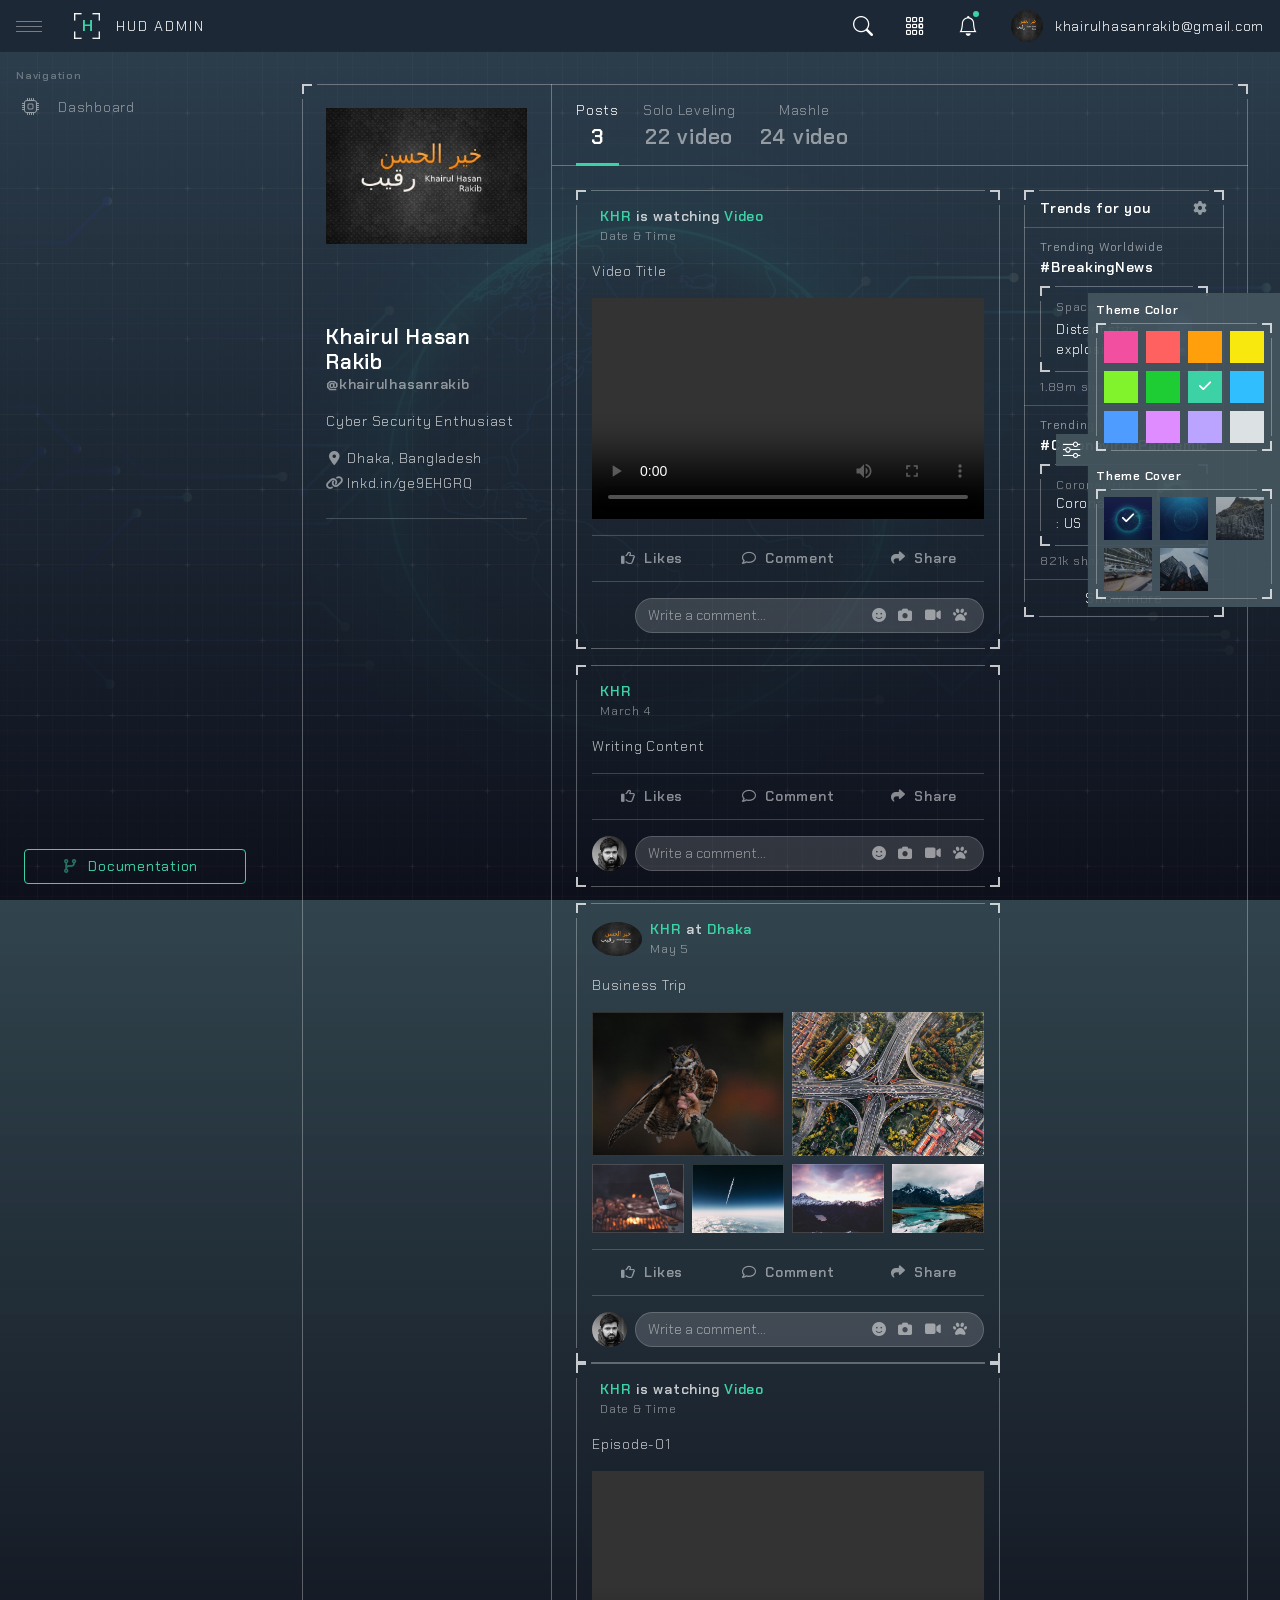
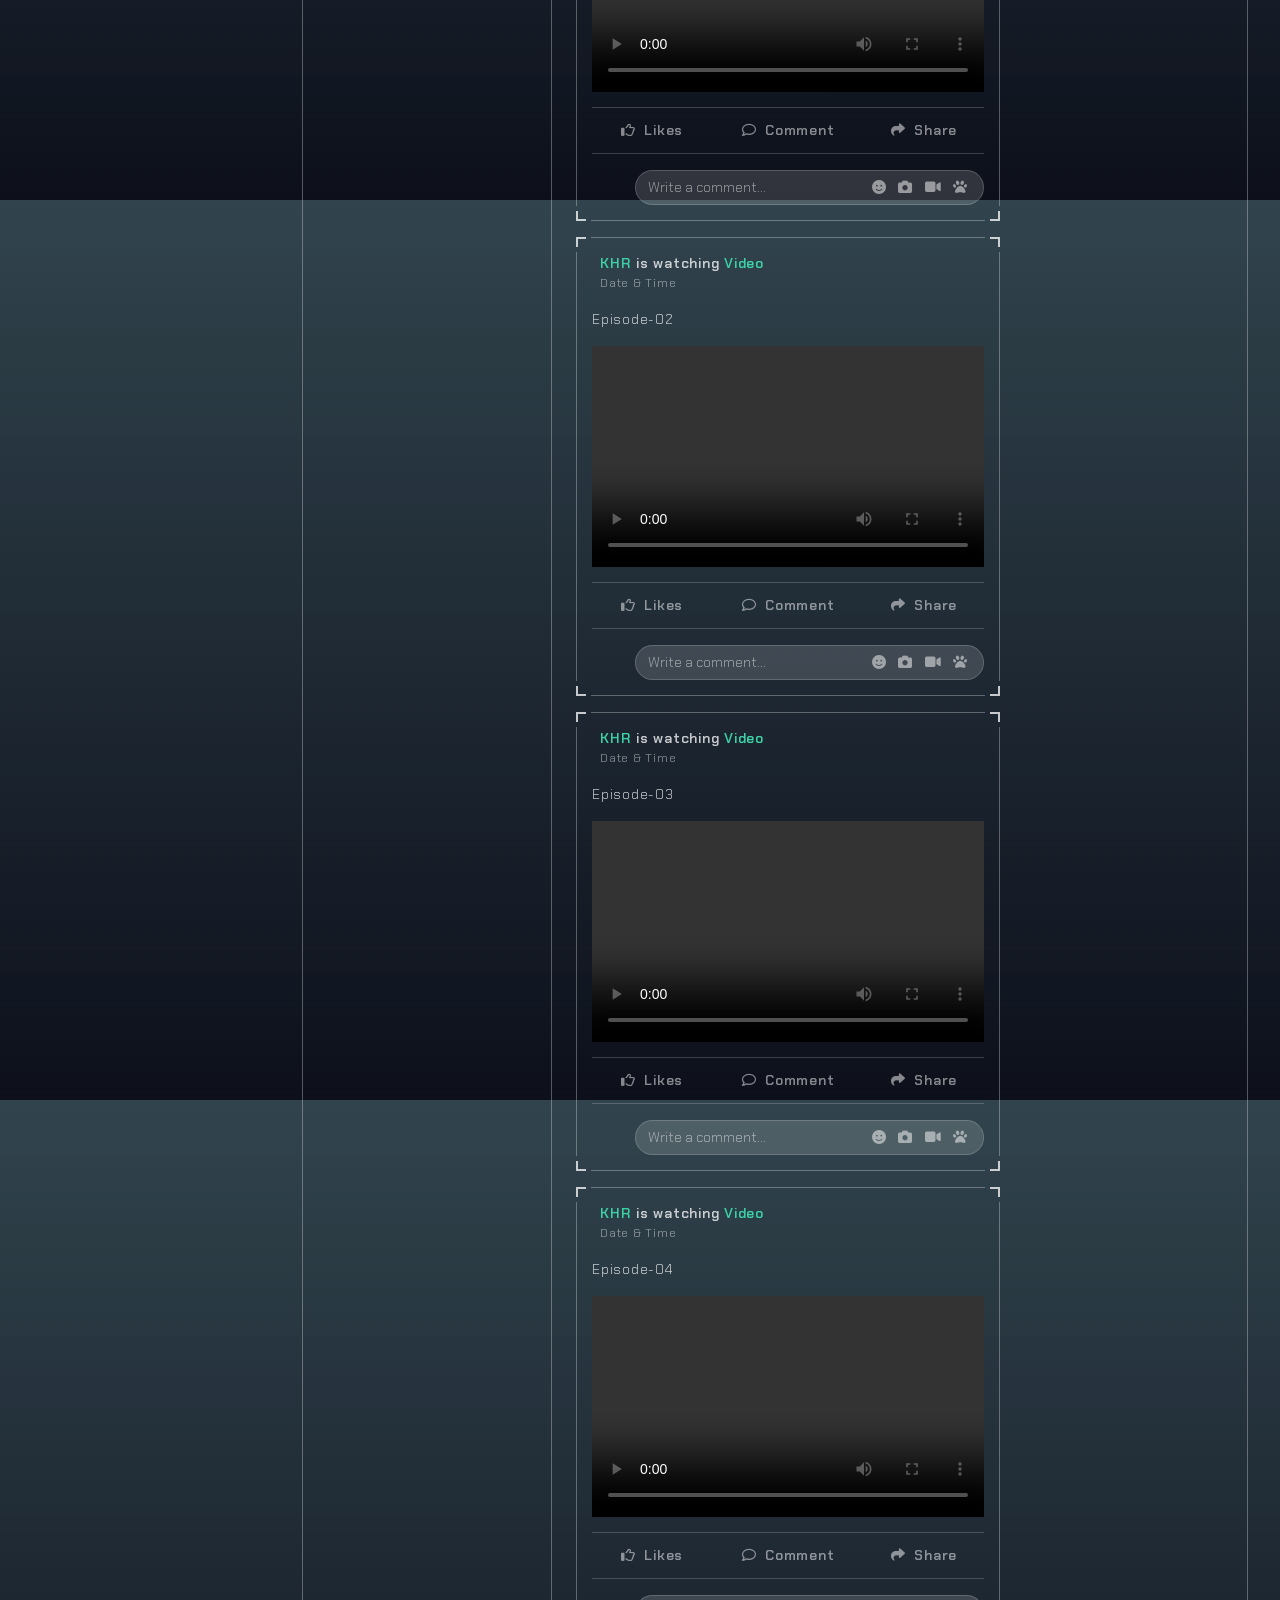
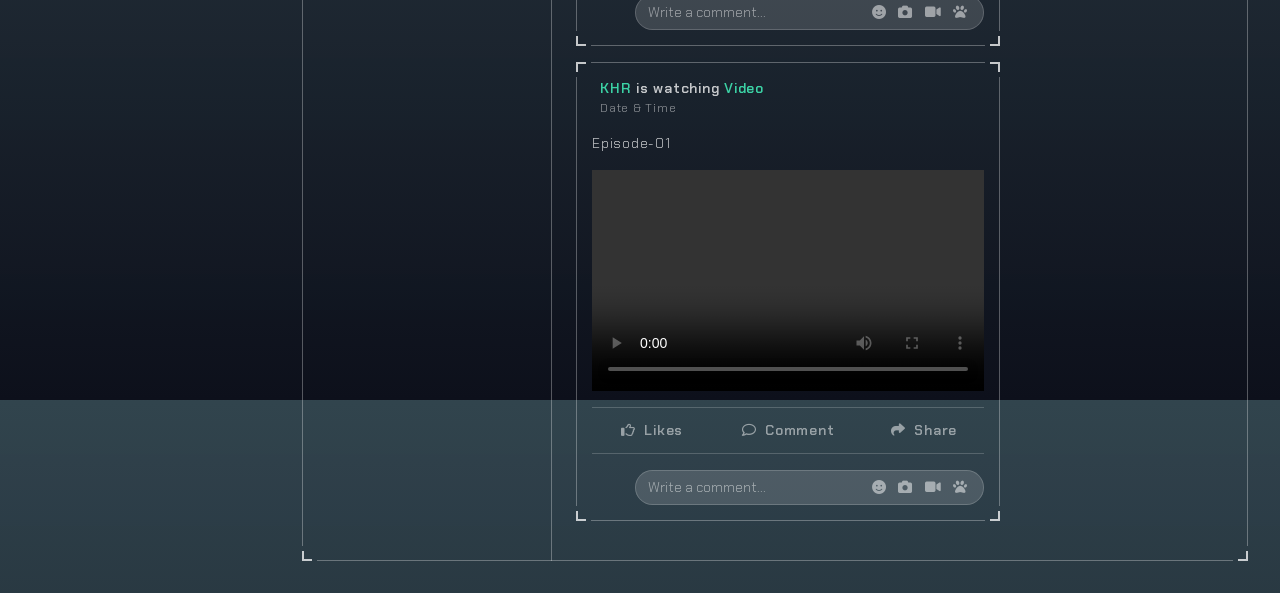
==== index.html @ b159b753 "v2 - episode-4 upload" ====
<!DOCTYPE html>
<html lang="en">

<head>
	<meta http-equiv="Content-Type" content="text/html; charset=UTF-8" />
	<title>HUD | Dashboard</title>
	<link rel="canonical" href="https://seantheme.com" />
	<meta name="viewport" content="width=device-width, initial-scale=1" />
	<meta name="description" content="" />
	<meta name="author" content="" />
	<link href="hud/assets/css/vendor.min.css" rel="stylesheet" />
	<link href="hud/assets/css/app.min.css" rel="stylesheet" />
	<link href="hud/assets/plugins/jvectormap-next/jquery-jvectormap.css" rel="stylesheet" />

	<link rel="icon" type="image/svg+xml" href="data:image/svg+xml;utf8,
		<svg xmlns=%22http://www.w3.org/2000/svg%22 width=%2232%22 height=%2232%22>
			<rect width=%2232%22 height=%2232%22 fill=%22#ff5733%22 />
			<text x=%2250%25%22 y=%2250%25%22 font-size=%2220%22 fill=%22#ffffff%22 font-family=%22Arial%22 text-anchor=%22middle%22 alignment-baseline=%22middle%22>H</text>
		</svg>" />
</head>

<body>
	<div id="app" class="app">
		<div id="header" class="app-header">
			<div class="desktop-toggler">
				<button type="button" class="menu-toggler" data-toggle-class="app-sidebar-collapsed"
					data-dismiss-class="app-sidebar-toggled" data-toggle-target=".app">
					<span class="bar"></span>
					<span class="bar"></span>
					<span class="bar"></span>
				</button>
			</div>
			<div class="mobile-toggler">
				<button type="button" class="menu-toggler" data-toggle-class="app-sidebar-mobile-toggled"
					data-toggle-target=".app">
					<span class="bar"></span>
					<span class="bar"></span>
					<span class="bar"></span>
				</button>
			</div>
			<div class="brand">
				<a href="index.html" class="brand-logo">
					<span class="brand-img">
						<span class="brand-img-text text-theme">H</span>
					</span>
					<span class="brand-text">HUD ADMIN</span>
				</a>
			</div>
			<div class="menu">
				<div class="menu-item dropdown">
					<a href="#" data-toggle-class="app-header-menu-search-toggled" data-toggle-target=".app"
						class="menu-link">
						<div class="menu-icon"><i class="bi bi-search nav-icon"></i></div>
					</a>
				</div>
				<div class="menu-item dropdown dropdown-mobile-full">
					<a href="#" data-bs-toggle="dropdown" data-bs-display="static" class="menu-link">
						<div class="menu-icon"><i class="bi bi-grid-3x3-gap nav-icon"></i></div>
					</a>
					<div class="dropdown-menu fade dropdown-menu-end w-300px text-center p-0 mt-1">
						<div class="row row-grid gx-0">
							<div class="col-4">
								<a href="" class="dropdown-item text-decoration-none p-3 bg-none">
									<div class="position-relative">
										<i
											class="bi bi-circle-fill position-absolute text-theme top-0 mt-n2 me-n2 fs-6px d-block text-center w-100"></i>
										<i class="bi bi-envelope h2 opacity-5 d-block my-1"></i>
									</div>
									<div class="fw-500 fs-10px text-white">INBOX</div>
								</a>
							</div>
							<div class="col-4">
								<a href="" target="_blank" class="dropdown-item text-decoration-none p-3 bg-none">
									<div><i class="bi bi-hdd-network h2 opacity-5 d-block my-1"></i></div>
									<div class="fw-500 fs-10px text-white">POS SYSTEM</div>
								</a>
							</div>
							<div class="col-4">
								<a href="" class="dropdown-item text-decoration-none p-3 bg-none">
									<div><i class="bi bi-calendar4 h2 opacity-5 d-block my-1"></i></div>
									<div class="fw-500 fs-10px text-white">CALENDAR</div>
								</a>
							</div>
						</div>
						<div class="row row-grid gx-0">
							<div class="col-4">
								<a href="" class="dropdown-item text-decoration-none p-3 bg-none">
									<div><i class="bi bi-terminal h2 opacity-5 d-block my-1"></i></div>
									<div class="fw-500 fs-10px text-white">HELPER</div>
								</a>
							</div>
							<div class="col-4">
								<a href="" class="dropdown-item text-decoration-none p-3 bg-none">
									<div class="position-relative">
										<i
											class="bi bi-circle-fill position-absolute text-theme top-0 mt-n2 me-n2 fs-6px d-block text-center w-100"></i>
										<i class="bi bi-sliders h2 opacity-5 d-block my-1"></i>
									</div>
									<div class="fw-500 fs-10px text-white">SETTINGS</div>
								</a>
							</div>
							<div class="col-4">
								<a href="" class="dropdown-item text-decoration-none p-3 bg-none">
									<div><i class="bi bi-collection-play h2 opacity-5 d-block my-1"></i></div>
									<div class="fw-500 fs-10px text-white">WIDGETS</div>
								</a>
							</div>
						</div>
					</div>
				</div>
				<div class="menu-item dropdown dropdown-mobile-full">
					<a href="#" data-bs-toggle="dropdown" data-bs-display="static" class="menu-link">
						<div class="menu-icon"><i class="bi bi-bell nav-icon"></i></div>
						<div class="menu-badge bg-theme"></div>
					</a>
					<div class="dropdown-menu dropdown-menu-end mt-1 w-300px fs-11px pt-1">
						<h6 class="dropdown-header fs-10px mb-1">NOTIFICATIONS</h6>
						<div class="dropdown-divider mt-1"></div>
						<a href="#" class="d-flex align-items-center py-10px dropdown-item text-wrap">
							<div class="fs-20px">
								<i class="bi bi-bag text-theme"></i>
							</div>
							<div class="flex-1 flex-wrap ps-3">
								<div class="mb-1 text-white">NEW ORDER RECEIVED ($1,299)</div>
								<div class="small">JUST NOW</div>
							</div>
							<div class="ps-2 fs-16px">
								<i class="bi bi-chevron-right"></i>
							</div>
						</a>
						<a href="#" class="d-flex align-items-center py-10px dropdown-item text-wrap">
							<div class="fs-20px w-20px">
								<i class="bi bi-person-circle text-theme"></i>
							</div>
							<div class="flex-1 flex-wrap ps-3">
								<div class="mb-1 text-white">3 NEW ACCOUNT CREATED</div>
								<div class="small">2 MINUTES AGO</div>
							</div>
							<div class="ps-2 fs-16px">
								<i class="bi bi-chevron-right"></i>
							</div>
						</a>
						<a href="#" class="d-flex align-items-center py-10px dropdown-item text-wrap">
							<div class="fs-20px w-20px">
								<i class="bi bi-gear text-theme"></i>
							</div>
							<div class="flex-1 flex-wrap ps-3">
								<div class="mb-1 text-white">SETUP COMPLETED</div>
								<div class="small">3 MINUTES AGO</div>
							</div>
							<div class="ps-2 fs-16px">
								<i class="bi bi-chevron-right"></i>
							</div>
						</a>
						<a href="#" class="d-flex align-items-center py-10px dropdown-item text-wrap">
							<div class="fs-20px w-20px">
								<i class="bi bi-grid text-theme"></i>
							</div>
							<div class="flex-1 flex-wrap ps-3">
								<div class="mb-1 text-white">WIDGET INSTALLATION DONE</div>
								<div class="small">5 MINUTES AGO</div>
							</div>
							<div class="ps-2 fs-16px">
								<i class="bi bi-chevron-right"></i>
							</div>
						</a>
						<a href="#" class="d-flex align-items-center py-10px dropdown-item text-wrap">
							<div class="fs-20px w-20px">
								<i class="bi bi-credit-card text-theme"></i>
							</div>
							<div class="flex-1 flex-wrap ps-3">
								<div class="mb-1 text-white">PAYMENT METHOD ENABLED</div>
								<div class="small">10 MINUTES AGO</div>
							</div>
							<div class="ps-2 fs-16px">
								<i class="bi bi-chevron-right"></i>
							</div>
						</a>
						<hr class="bg-white-transparent-5 mb-0 mt-2" />
						<div class="py-10px mb-n2 text-center">
							<a href="#" class="text-decoration-none fw-bold">SEE ALL</a>
						</div>
					</div>
				</div>
				<div class="menu-item dropdown dropdown-mobile-full">
					<a href="#" data-bs-toggle="dropdown" data-bs-display="static" class="menu-link">
						<div class="menu-img online">
							<img src="hud/assets/img/user/profile.jpg" alt="Profile" height="60" />
						</div>
						<div class="menu-text d-sm-block d-none"><span class="__cf_email__"
								data-cfemail="a6cdcec7cfd4d3cacec7d5c7c8d4c7cdcfc4e6c1cbc7cfca88c5c9cb">[email&#160;protected]</span>
						</div>
					</a>
					<!-- <div class="dropdown-menu dropdown-menu-end me-lg-3 fs-11px mt-1">
						<a class="dropdown-item d-flex align-items-center" href="hud/profile.html">PROFILE <i
								class="bi bi-person-circle ms-auto text-theme fs-16px my-n1"></i></a>
						<a class="dropdown-item d-flex align-items-center" href="hud/email_inbox.html">INBOX <i
								class="bi bi-envelope ms-auto text-theme fs-16px my-n1"></i></a>
						<a class="dropdown-item d-flex align-items-center" href="../hud/calendar.html">CALENDAR <i
								class="bi bi-calendar ms-auto text-theme fs-16px my-n1"></i></a>
						<a class="dropdown-item d-flex align-items-center" href="../hud/settings.html">SETTINGS <i
								class="bi bi-gear ms-auto text-theme fs-16px my-n1"></i></a>
						<div class="dropdown-divider"></div>
						<a class="dropdown-item d-flex align-items-center" href="../hud/page_login.html">LOGOUT <i
								class="bi bi-toggle-off ms-auto text-theme fs-16px my-n1"></i></a>
					</div> -->
				</div>
			</div>
			<form class="menu-search" method="POST" name="header_search_form">
				<div class="menu-search-container">
					<div class="menu-search-icon"><i class="bi bi-search"></i></div>
					<div class="menu-search-input">
						<input type="text" class="form-control form-control-lg" placeholder="Search menu..." />
					</div>
					<div class="menu-search-icon">
						<a href="#" data-toggle-class="app-header-menu-search-toggled" data-toggle-target=".app"><i
								class="bi bi-x-lg"></i></a>
					</div>
				</div>
			</form>
		</div>
		<div id="sidebar" class="app-sidebar">
			<div class="app-sidebar-content" data-scrollbar="true" data-height="100%">
				<div class="menu">
					<div class="menu-header">Navigation</div>
					<div class="menu-item">
						<a href="../index.html" class="menu-link">
							<span class="menu-icon"><i class="bi bi-cpu"></i></span>
							<span class="menu-text">Dashboard</span>
						</a>
					</div>
					<!-- <div class="menu-item">
						<a href="../hud/analytics.html" class="menu-link">
							<span class="menu-icon"><i class="bi bi-bar-chart"></i></span>
							<span class="menu-text">Analytics</span>
						</a>
					</div>
					<div class="menu-item has-sub">
						<a href="#" class="menu-link">
							<span class="menu-icon">
								<i class="bi bi-envelope"></i>
							</span>
							<span class="menu-text">Email</span>
							<span class="menu-caret"><b class="caret"></b></span>
						</a>
						<div class="menu-submenu">
							<div class="menu-item">
								<a href="../hud/email_inbox.html" class="menu-link">
									<span class="menu-text">Inbox</span>
								</a>
							</div>
						</div>
					</div>
					<div class="menu-header">Components</div>
					<div class="menu-item">
						<a href="../hud/widgets.html" class="menu-link">
							<span class="menu-icon"><i class="bi bi-columns-gap"></i></span>
							<span class="menu-text">Widgets</span>
						</a>
					</div>
					<div class="menu-item has-sub">
						<a href="javascript:;" class="menu-link">
							<div class="menu-icon">
								<i class="bi bi-bag-check"></i>
								<span
									class="w-5px h-5px rounded-3 bg-theme position-absolute top-0 end-0 mt-3px me-3px"></span>
							</div>
							<div class="menu-text d-flex align-items-center">POS System</div>
							<span class="menu-caret"><b class="caret"></b></span>
						</a>
						<div class="menu-submenu">
							<div class="menu-item">
								<a href="../hud/pos_customer_order.html" target="_blank" class="menu-link">
									<div class="menu-text">Customer Order</div>
								</a>
							</div>
						</div>
					</div>
					<div class="menu-item has-sub">
						<a href="#" class="menu-link">
							<span class="menu-icon"><i class="bi bi-collection"></i></span>
							<span class="menu-text">Pages</span>
							<span class="menu-caret"><b class="caret"></b></span>
						</a>
						<div class="menu-submenu">
							<div class="menu-item">
								<a href="../hud/page_login.html" class="menu-link">
									<span class="menu-text">Login</span>
								</a>
							</div>
						</div>
					</div> -->
					<div class="menu-divider"></div>
					<!-- <div class="menu-header">Users</div>
					<div class="menu-item active">
						<a href="../hud/profile.html" class="menu-link">
							<span class="menu-icon"><i class="bi bi-people"></i></span>
							<span class="menu-text">Profile</span>
						</a>
					</div>
					<div class="menu-item">
						<a href="../hud/calendar.html" class="menu-link">
							<span class="menu-icon"><i class="bi bi-calendar4"></i></span>
							<span class="menu-text">Calendar</span>
						</a>
					</div>
					<div class="menu-item">
						<a href="../hud/settings.html" class="menu-link">
							<span class="menu-icon"><i class="bi bi-gear"></i></span>
							<span class="menu-text">Settings</span>
						</a>
					</div>
					<div class="menu-item">
						<a href="../hud/helper.html" class="menu-link">
							<span class="menu-icon"><i class="bi bi-gem"></i></span>
							<span class="menu-text">Helper</span>
						</a>
					</div> -->
				</div>
				<div class="p-3 px-4 mt-auto">
					<a href="" target="_blank" class="btn d-block btn-outline-theme">
						<i class="fa fa-code-branch me-2 ms-n2 opacity-5"></i> Documentation
					</a>
				</div>
			</div>
		</div>
		<button class="app-sidebar-mobile-backdrop" data-toggle-target=".app"
			data-toggle-class="app-sidebar-mobile-toggled"></button>
		<div id="content" class="app-content">
			<div class="card">
				<div class="card-body p-0">
					<div class="profile">
						<div class="profile-container">
							<div class="profile-sidebar">
								<div class="desktop-sticky-top">
									<div class="profile-img">
										<img src="hud/assets/img/user/profile.jpg" alt="" />
									</div>
									<h4>Khairul Hasan Rakib</h4>
									<div class="mb-3 text-white text-opacity-50 fw-bold mt-n2">@khairulhasanrakib</div>
									<p>Cyber Security Enthusiast</p>
									<div class="mb-1">
										<i class="fa fa-map-marker-alt fa-fw text-white text-opacity-50"></i>
										Dhaka, Bangladesh
									</div>
									<!-- seantheme.com/hud -->
									<div class="mb-3">
										<i class="fa fa-link fa-fw text-white text-opacity-50"></i> lnkd.in/ge9EHGRQ
									</div>
									<hr class="mt-4 mb-4" />
									<!-- <div class="fw-bold mb-3 fs-16px">People to follow</div> -->
									<!-- <div class="d-flex align-items-center mb-3">
										<img src="hud/assets/img/user/user-1.jpg" alt="" width="30"
											class="rounded-circle" />
										<div class="flex-fill px-3">
											<div class="fw-bold text-truncate w-100px">Noor Rowe</div>
											<div class="fs-12px text-white text-opacity-50">3.1m followers</div>
										</div>
										<a href="#" class="btn btn-sm btn-outline-theme fs-11px">Follow</a>
									</div>
									<div class="d-flex align-items-center mb-3">
										<img src="../hud/assets/img/user/user-2.jpg" alt="" width="30"
											class="rounded-circle" />
										<div class="flex-fill px-3">
											<div class="fw-bold text-truncate w-100px">Abbey Parker</div>
											<div class="fs-12px text-white text-opacity-50">302k followers</div>
										</div>
										<a href="#" class="btn btn-sm btn-outline-theme fs-11px">Follow</a>
									</div>
									<div class="d-flex align-items-center mb-3">
										<img src="../hud/assets/img/user/user-3.jpg" alt="" width="30"
											class="rounded-circle" />
										<div class="flex-fill px-3">
											<div class="fw-bold text-truncate w-100px">Savannah Nicholson</div>
											<div class="fs-12px text-white text-opacity-50">720k followers</div>
										</div>
										<a href="#" class="btn btn-sm btn-outline-theme fs-11px">Follow</a>
									</div>
									<div class="d-flex align-items-center mb-3">
										<img src="../hud/assets/img/user/user-4.jpg" alt="" width="30"
											class="rounded-circle" />
										<div class="flex-fill px-3">
											<div class="fw-bold text-truncate w-100px">Kenny Bright</div>
											<div class="fs-12px text-white text-opacity-50">1.4m followers</div>
										</div>
										<a href="#" class="btn btn-sm btn-outline-theme fs-11px">Follow</a>
									</div>
									<div class="d-flex align-items-center">
										<img src="../hud/assets/img/user/user-5.jpg" alt="" width="30"
											class="rounded-circle" />
										<div class="flex-fill px-3">
											<div class="fw-bold text-truncate w-100px">Cara Poole</div>
											<div class="fs-12px text-white text-opacity-50">989k followers</div>
										</div>
										<a href="#" class="btn btn-sm btn-outline-theme fs-11px">Follow</a>
									</div> -->
								</div>
							</div>
							
							<div class="profile-content">
								
								<ul class="profile-tab nav nav-tabs nav-tabs-v2">
									<li class="nav-item">
										<a href="#profile-post" class="nav-link active" data-bs-toggle="tab">
											<div class="nav-field">Posts</div>
											<div class="nav-value">3</div>
										</a>
									</li>

									<li class="nav-item">
										<a href="#solo-leveling" class="nav-link" data-bs-toggle="tab">
											<div class="nav-field">Solo Leveling</div>
											<div class="nav-value">22 video</div>
										</a>
									</li>

									<li class="nav-item">
										<a href="#mashle" class="nav-link" data-bs-toggle="tab">
											<div class="nav-field">Mashle</div>
											<div class="nav-value">24 video</div>
										</a>
									</li>
									
									<!-- <li class="nav-item">
										<a href="#profile-followers" class="nav-link" data-bs-toggle="tab">
											<div class="nav-field">Followers</div>
											<div class="nav-value">1.3m</div>
										</a>
									</li> -->
									
									<!-- <li class="nav-item">
										<a href="#profile-media" class="nav-link" data-bs-toggle="tab">
											<div class="nav-field">Photos</div>
											<div class="nav-value">1,397</div>
										</a>
									</li> -->
									
									<!-- <li class="nav-item">
										<a href="#profile-video" class="nav-link" data-bs-toggle="tab">
											<div class="nav-field">Videos</div>
											<div class="nav-value">120</div>
										</a>
									</li> -->
									
									<!-- <li class="nav-item">
										<a href="#profile-followers" class="nav-link" data-bs-toggle="tab">
											<div class="nav-field">Following</div>
											<div class="nav-value">2,592</div>
										</a>
									</li> -->

								</ul>


								<div class="profile-content-container">
									<div class="row gx-4">
										<div class="col-xl-8">
											<div class="tab-content p-0">

												<div class="tab-pane fade show active" id="profile-post">
													
													<!-- Video Start -->

													<div class="card mb-3">
														<div class="card-body">
															<div class="d-flex align-items-center mb-3">
																<a href="#"><img src="" alt="" width="50" class="rounded-circle" /></a>
																<div class="flex-fill ps-2">
																	<div class="fw-bold"><a href="#" class="text-decoration-none">KHR</a> is watching <a href="#" class="text-decoration-none">Video</a></div>
																	<div class="small text-white text-opacity-50">Date & Time</div>
																</div>
															</div>
															<p>Video Title</p>
															<div class="ratio ratio-16x9">
																<video width="100%" controls>
																	<source src="hud/assets/video/Fluat Tune.mp4" type="video/mp4">
																	Your browser does not support the video tag.
																</video>
															</div>
															<hr class="mb-1" />
															<div class="row text-center fw-bold">
																<div class="col">
																	<a href="#" class="text-white text-opacity-50 text-decoration-none d-block p-2">
																		<i class="far fa-thumbs-up me-1 d-block d-sm-inline"></i> Likes
																	</a>
																</div>
																<div class="col">
																	<a href="#" class="text-white text-opacity-50 text-decoration-none d-block p-2">
																		<i class="far fa-comment me-1 d-block d-sm-inline"></i> Comment
																	</a>
																</div>
																<div class="col">
																	<a href="#" class="text-white text-opacity-50 text-decoration-none d-block p-2">
																		<i class="fa fa-share me-1 d-block d-sm-inline"></i> Share
																	</a>
																</div>
															</div>
															<hr class="mb-3 mt-1" />
															<div class="d-flex align-items-center">
																<img src="" alt="" width="35" class="rounded-circle" />
																<div class="flex-fill ps-2">
																	<div class="position-relative d-flex align-items-center">
																		<input type="text" class="form-control rounded-pill bg-white bg-opacity-15" style="padding-right: 120px;" placeholder="Write a comment..." />
																		<div class="position-absolute end-0 text-center">
																			<a href="#" class="text-white text-opacity-50 me-2"><i class="fa fa-smile"></i></a>
																			<a href="#" class="text-white text-opacity-50 me-2"><i class="fa fa-camera"></i></a>
																			<a href="#" class="text-white text-opacity-50 me-2"><i class="fa fa-video"></i></a>
																			<a href="#" class="text-white text-opacity-50 me-3"><i class="fa fa-paw"></i></a>
																		</div>
																	</div>
																</div>
															</div>
														</div>
														<div class="card-arrow">
															<div class="card-arrow-top-left"></div>
															<div class="card-arrow-top-right"></div>
															<div class="card-arrow-bottom-left"></div>
															<div class="card-arrow-bottom-right"></div>
														</div>
													</div>

													<div class="card mb-3">
														<div class="card-body">
															<div class="d-flex align-items-center mb-3">
																<a href="#" class="text-decoration-none"><img
																		src="" alt=""
																		width="50" class="rounded-circle" /></a>
																<div class="flex-fill ps-2">
																	<div class="fw-bold"><a href="#"
																			class="text-decoration-none">KHR</a></div>
																	<div class="small text-white text-opacity-50">March
																		4</div>
																</div>
															</div>
															<p>Writing Content</p>
															<hr class="mb-1" />
															<div class="row text-center fw-bold">
																<div class="col">
																	<a href="#"
																		class="text-white text-opacity-50 text-decoration-none d-block p-2">
																		<i
																			class="far fa-thumbs-up me-1 d-block d-sm-inline"></i>
																		Likes
																	</a>
																</div>
																<div class="col">
																	<a href="#"
																		class="text-white text-opacity-50 text-decoration-none d-block p-2">
																		<i
																			class="far fa-comment me-1 d-block d-sm-inline"></i>
																		Comment
																	</a>
																</div>
																<div class="col">
																	<a href="#"
																		class="text-white text-opacity-50 text-decoration-none d-block p-2">
																		<i
																			class="fa fa-share me-1 d-block d-sm-inline"></i>
																		Share
																	</a>
																</div>
															</div>
															<hr class="mb-3 mt-1" />
															<div class="d-flex align-items-center">
																<img src="../hud/assets/img/user/user.jpg" alt=""
																	width="35" class="rounded-circle" />
																<div class="flex-fill ps-2">
																	<div
																		class="position-relative d-flex align-items-center">
																		<input type="text"
																			class="form-control rounded-pill bg-white bg-opacity-15"
																			style="padding-right: 120px;"
																			placeholder="Write a comment..." />
																		<div
																			class="position-absolute end-0 text-center">
																			<a href="#"
																				class="text-white text-opacity-50 me-2"><i
																					class="fa fa-smile"></i></a>
																			<a href="#"
																				class="text-white text-opacity-50 me-2"><i
																					class="fa fa-camera"></i></a>
																			<a href="#"
																				class="text-white text-opacity-50 me-2"><i
																					class="fa fa-video"></i></a>
																			<a href="#"
																				class="text-white text-opacity-50 me-3"><i
																					class="fa fa-paw"></i></a>
																		</div>
																	</div>
																</div>
															</div>
														</div>
														<div class="card-arrow">
															<div class="card-arrow-top-left"></div>
															<div class="card-arrow-top-right"></div>
															<div class="card-arrow-bottom-left"></div>
															<div class="card-arrow-bottom-right"></div>
														</div>
													</div>

													<div class="card">
														<div class="card-body">
															<div class="d-flex align-items-center mb-3">
																<a href="#"><img
																		src="../hud/assets/img/user/profile.jpg" alt=""
																		width="50" class="rounded-circle" /></a>
																<div class="flex-fill ps-2">
																	<div class="fw-bold"><a href="#"
																			class="text-decoration-none">KHR</a> at <a href=""
																			class="text-decoration-none">Dhaka</a></div>
																	<div class="small text-white text-opacity-50">May 5
																	</div>
																</div>
															</div>
															<p>Business Trip</p>
															<div class="profile-img-list">
																<div class="profile-img-list-item main"><a
																		href=""
																		data-lity class="profile-img-list-link"><span
																			class="profile-img-content"
																			style="background-image: url(hud/assets/img/gallery/gallery-5.jpg)"></span></a>
																</div>
																<div class="profile-img-list-item main"><a
																		href=""
																		data-lity class="profile-img-list-link"><span
																			class="profile-img-content"
																			style="background-image: url(hud/assets/img/gallery/gallery-6.jpg)"></span></a>
																</div>
																<div class="profile-img-list-item"><a
																		href=""
																		data-lity class="profile-img-list-link"><span
																			class="profile-img-content"
																			style="background-image: url(hud/assets/img/gallery/gallery-7.jpg)"></span></a>
																</div>
																<div class="profile-img-list-item"><a
																		href=""
																		data-lity class="profile-img-list-link"><span
																			class="profile-img-content"
																			style="background-image: url(hud/assets/img/gallery/gallery-8.jpg)"></span></a>
																</div>
																<div class="profile-img-list-item"><a
																		href=""
																		data-lity class="profile-img-list-link"><span
																			class="profile-img-content"
																			style="background-image: url(hud/assets/img/gallery/gallery-9.jpg)"></span></a>
																</div>
																<div class="profile-img-list-item"><a
																		href=""
																		data-lity class="profile-img-list-link"><span
																			class="profile-img-content"
																			style="background-image: url(hud/assets/img/gallery/gallery-10.jpg)"></span></a>
																</div>
															</div>
															<hr class="mb-1" />
															<div class="row text-center fw-bold">
																<div class="col">
																	<a href="#"
																		class="text-white text-opacity-50 text-decoration-none d-block p-2">
																		<i
																			class="far fa-thumbs-up me-1 d-block d-sm-inline"></i>
																		Likes
																	</a>
																</div>
																<div class="col">
																	<a href="#"
																		class="text-white text-opacity-50 text-decoration-none d-block p-2">
																		<i
																			class="far fa-comment me-1 d-block d-sm-inline"></i>
																		Comment
																	</a>
																</div>
																<div class="col">
																	<a href="#"
																		class="text-white text-opacity-50 text-decoration-none d-block p-2">
																		<i
																			class="fa fa-share me-1 d-block d-sm-inline"></i>
																		Share
																	</a>
																</div>
															</div>
															<hr class="mt-1" />
															<div class="d-flex align-items-center">
																<img src="../hud/assets/img/user/user.jpg" alt=""
																	width="35" class="rounded-circle" />
																<div class="flex-fill ps-2">
																	<div
																		class="position-relative d-flex align-items-center">
																		<input type="text"
																			class="form-control rounded-pill bg-white bg-opacity-15"
																			style="padding-right: 120px;"
																			placeholder="Write a comment..." />
																		<div
																			class="position-absolute end-0 text-center">
																			<a href="#"
																				class="text-white text-opacity-50 me-2"><i
																					class="fa fa-smile"></i></a>
																			<a href="#"
																				class="text-white text-opacity-50 me-2"><i
																					class="fa fa-camera"></i></a>
																			<a href="#"
																				class="text-white text-opacity-50 me-2"><i
																					class="fa fa-video"></i></a>
																			<a href="#"
																				class="text-white text-opacity-50 me-3"><i
																					class="fa fa-paw"></i></a>
																		</div>
																	</div>
																</div>
															</div>
														</div>
														<div class="card-arrow">
															<div class="card-arrow-top-left"></div>
															<div class="card-arrow-top-right"></div>
															<div class="card-arrow-bottom-left"></div>
															<div class="card-arrow-bottom-right"></div>
														</div>
													</div>

													<!-- Video End -->

												</div>

												<!-- Solo Leveling Start -->

												<div class="tab-pane fade show active" id="solo-leveling">
													
													<!-- Video Start -->

													<div class="card mb-3">
														<div class="card-body">
															<div class="d-flex align-items-center mb-3">
																<a href="#"><img src="" alt="" width="50" class="rounded-circle" /></a>
																<div class="flex-fill ps-2">
																	<div class="fw-bold"><a href="#" class="text-decoration-none">KHR</a> is watching <a href="#" class="text-decoration-none">Video</a></div>
																	<div class="small text-white text-opacity-50">Date & Time</div>
																</div>
															</div>
															<p>Episode-01</p>
															<div class="ratio ratio-16x9">
																<video width="100%" controls>
																	<source src="hud/assets/video/Solo-Leveling/Episode-01.mp4" type="video/mp4">
																	Your browser does not support the video tag.
																</video>
															</div>
															<hr class="mb-1" />
															<div class="row text-center fw-bold">
																<div class="col">
																	<a href="#" class="text-white text-opacity-50 text-decoration-none d-block p-2">
																		<i class="far fa-thumbs-up me-1 d-block d-sm-inline"></i> Likes
																	</a>
																</div>
																<div class="col">
																	<a href="#" class="text-white text-opacity-50 text-decoration-none d-block p-2">
																		<i class="far fa-comment me-1 d-block d-sm-inline"></i> Comment
																	</a>
																</div>
																<div class="col">
																	<a href="#" class="text-white text-opacity-50 text-decoration-none d-block p-2">
																		<i class="fa fa-share me-1 d-block d-sm-inline"></i> Share
																	</a>
																</div>
															</div>
															<hr class="mb-3 mt-1" />
															<div class="d-flex align-items-center">
																<img src="" alt="" width="35" class="rounded-circle" />
																<div class="flex-fill ps-2">
																	<div class="position-relative d-flex align-items-center">
																		<input type="text" class="form-control rounded-pill bg-white bg-opacity-15" style="padding-right: 120px;" placeholder="Write a comment..." />
																		<div class="position-absolute end-0 text-center">
																			<a href="#" class="text-white text-opacity-50 me-2"><i class="fa fa-smile"></i></a>
																			<a href="#" class="text-white text-opacity-50 me-2"><i class="fa fa-camera"></i></a>
																			<a href="#" class="text-white text-opacity-50 me-2"><i class="fa fa-video"></i></a>
																			<a href="#" class="text-white text-opacity-50 me-3"><i class="fa fa-paw"></i></a>
																		</div>
																	</div>
																</div>
															</div>
														</div>
														<div class="card-arrow">
															<div class="card-arrow-top-left"></div>
															<div class="card-arrow-top-right"></div>
															<div class="card-arrow-bottom-left"></div>
															<div class="card-arrow-bottom-right"></div>
														</div>
													</div>

													<!-- Video End -->

												</div>

												<div class="tab-pane fade show active" id="solo-leveling">
													
													<!-- Video Start -->

													<div class="card mb-3">
														<div class="card-body">
															<div class="d-flex align-items-center mb-3">
																<a href="#"><img src="" alt="" width="50" class="rounded-circle" /></a>
																<div class="flex-fill ps-2">
																	<div class="fw-bold"><a href="#" class="text-decoration-none">KHR</a> is watching <a href="#" class="text-decoration-none">Video</a></div>
																	<div class="small text-white text-opacity-50">Date & Time</div>
																</div>
															</div>
															<p>Episode-02</p>
															<div class="ratio ratio-16x9">
																<video width="100%" controls>
																	<source src="hud/assets/video/Solo-Leveling/Episode-02.mp4" type="video/mp4">
																	Your browser does not support the video tag.
																</video>
															</div>
															<hr class="mb-1" />
															<div class="row text-center fw-bold">
																<div class="col">
																	<a href="#" class="text-white text-opacity-50 text-decoration-none d-block p-2">
																		<i class="far fa-thumbs-up me-1 d-block d-sm-inline"></i> Likes
																	</a>
																</div>
																<div class="col">
																	<a href="#" class="text-white text-opacity-50 text-decoration-none d-block p-2">
																		<i class="far fa-comment me-1 d-block d-sm-inline"></i> Comment
																	</a>
																</div>
																<div class="col">
																	<a href="#" class="text-white text-opacity-50 text-decoration-none d-block p-2">
																		<i class="fa fa-share me-1 d-block d-sm-inline"></i> Share
																	</a>
																</div>
															</div>
															<hr class="mb-3 mt-1" />
															<div class="d-flex align-items-center">
																<img src="" alt="" width="35" class="rounded-circle" />
																<div class="flex-fill ps-2">
																	<div class="position-relative d-flex align-items-center">
																		<input type="text" class="form-control rounded-pill bg-white bg-opacity-15" style="padding-right: 120px;" placeholder="Write a comment..." />
																		<div class="position-absolute end-0 text-center">
																			<a href="#" class="text-white text-opacity-50 me-2"><i class="fa fa-smile"></i></a>
																			<a href="#" class="text-white text-opacity-50 me-2"><i class="fa fa-camera"></i></a>
																			<a href="#" class="text-white text-opacity-50 me-2"><i class="fa fa-video"></i></a>
																			<a href="#" class="text-white text-opacity-50 me-3"><i class="fa fa-paw"></i></a>
																		</div>
																	</div>
																</div>
															</div>
														</div>
														<div class="card-arrow">
															<div class="card-arrow-top-left"></div>
															<div class="card-arrow-top-right"></div>
															<div class="card-arrow-bottom-left"></div>
															<div class="card-arrow-bottom-right"></div>
														</div>
													</div>

													<!-- Video End -->

												</div>

												<div class="tab-pane fade show active" id="solo-leveling">
													
													<!-- Video Start -->

													<div class="card mb-3">
														<div class="card-body">
															<div class="d-flex align-items-center mb-3">
																<a href="#"><img src="" alt="" width="50" class="rounded-circle" /></a>
																<div class="flex-fill ps-2">
																	<div class="fw-bold"><a href="#" class="text-decoration-none">KHR</a> is watching <a href="#" class="text-decoration-none">Video</a></div>
																	<div class="small text-white text-opacity-50">Date & Time</div>
																</div>
															</div>
															<p>Episode-03</p>
															<div class="ratio ratio-16x9">
																<video width="100%" controls>
																	<source src="hud/assets/video/Solo-Leveling/Episode-03.mp4" type="video/mp4">
																	Your browser does not support the video tag.
																</video>
															</div>
															<hr class="mb-1" />
															<div class="row text-center fw-bold">
																<div class="col">
																	<a href="#" class="text-white text-opacity-50 text-decoration-none d-block p-2">
																		<i class="far fa-thumbs-up me-1 d-block d-sm-inline"></i> Likes
																	</a>
																</div>
																<div class="col">
																	<a href="#" class="text-white text-opacity-50 text-decoration-none d-block p-2">
																		<i class="far fa-comment me-1 d-block d-sm-inline"></i> Comment
																	</a>
																</div>
																<div class="col">
																	<a href="#" class="text-white text-opacity-50 text-decoration-none d-block p-2">
																		<i class="fa fa-share me-1 d-block d-sm-inline"></i> Share
																	</a>
																</div>
															</div>
															<hr class="mb-3 mt-1" />
															<div class="d-flex align-items-center">
																<img src="" alt="" width="35" class="rounded-circle" />
																<div class="flex-fill ps-2">
																	<div class="position-relative d-flex align-items-center">
																		<input type="text" class="form-control rounded-pill bg-white bg-opacity-15" style="padding-right: 120px;" placeholder="Write a comment..." />
																		<div class="position-absolute end-0 text-center">
																			<a href="#" class="text-white text-opacity-50 me-2"><i class="fa fa-smile"></i></a>
																			<a href="#" class="text-white text-opacity-50 me-2"><i class="fa fa-camera"></i></a>
																			<a href="#" class="text-white text-opacity-50 me-2"><i class="fa fa-video"></i></a>
																			<a href="#" class="text-white text-opacity-50 me-3"><i class="fa fa-paw"></i></a>
																		</div>
																	</div>
																</div>
															</div>
														</div>
														<div class="card-arrow">
															<div class="card-arrow-top-left"></div>
															<div class="card-arrow-top-right"></div>
															<div class="card-arrow-bottom-left"></div>
															<div class="card-arrow-bottom-right"></div>
														</div>
													</div>

													<!-- Video End -->

												</div>

												<div class="tab-pane fade show active" id="solo-leveling">
													
													<!-- Video Start -->

													<div class="card mb-3">
														<div class="card-body">
															<div class="d-flex align-items-center mb-3">
																<a href="#"><img src="" alt="" width="50" class="rounded-circle" /></a>
																<div class="flex-fill ps-2">
																	<div class="fw-bold"><a href="#" class="text-decoration-none">KHR</a> is watching <a href="#" class="text-decoration-none">Video</a></div>
																	<div class="small text-white text-opacity-50">Date & Time</div>
																</div>
															</div>
															<p>Episode-04</p>
															<div class="ratio ratio-16x9">
																<video width="100%" controls>
																	<source src="hud/assets/video/Solo-Leveling/Episode-04.mp4" type="video/mp4">
																	Your browser does not support the video tag.
																</video>
															</div>
															<hr class="mb-1" />
															<div class="row text-center fw-bold">
																<div class="col">
																	<a href="#" class="text-white text-opacity-50 text-decoration-none d-block p-2">
																		<i class="far fa-thumbs-up me-1 d-block d-sm-inline"></i> Likes
																	</a>
																</div>
																<div class="col">
																	<a href="#" class="text-white text-opacity-50 text-decoration-none d-block p-2">
																		<i class="far fa-comment me-1 d-block d-sm-inline"></i> Comment
																	</a>
																</div>
																<div class="col">
																	<a href="#" class="text-white text-opacity-50 text-decoration-none d-block p-2">
																		<i class="fa fa-share me-1 d-block d-sm-inline"></i> Share
																	</a>
																</div>
															</div>
															<hr class="mb-3 mt-1" />
															<div class="d-flex align-items-center">
																<img src="" alt="" width="35" class="rounded-circle" />
																<div class="flex-fill ps-2">
																	<div class="position-relative d-flex align-items-center">
																		<input type="text" class="form-control rounded-pill bg-white bg-opacity-15" style="padding-right: 120px;" placeholder="Write a comment..." />
																		<div class="position-absolute end-0 text-center">
																			<a href="#" class="text-white text-opacity-50 me-2"><i class="fa fa-smile"></i></a>
																			<a href="#" class="text-white text-opacity-50 me-2"><i class="fa fa-camera"></i></a>
																			<a href="#" class="text-white text-opacity-50 me-2"><i class="fa fa-video"></i></a>
																			<a href="#" class="text-white text-opacity-50 me-3"><i class="fa fa-paw"></i></a>
																		</div>
																	</div>
																</div>
															</div>
														</div>
														<div class="card-arrow">
															<div class="card-arrow-top-left"></div>
															<div class="card-arrow-top-right"></div>
															<div class="card-arrow-bottom-left"></div>
															<div class="card-arrow-bottom-right"></div>
														</div>
													</div>

													<!-- Video End -->

												</div>

												<!-- Solo Leveling End -->

												<!-- Mashle Start -->

												<div class="tab-pane fade show active" id="mashle">
													
													<!-- Video Start -->

													<div class="card mb-3">
														<div class="card-body">
															<div class="d-flex align-items-center mb-3">
																<a href="#"><img src="" alt="" width="50" class="rounded-circle" /></a>
																<div class="flex-fill ps-2">
																	<div class="fw-bold"><a href="#" class="text-decoration-none">KHR</a> is watching <a href="#" class="text-decoration-none">Video</a></div>
																	<div class="small text-white text-opacity-50">Date & Time</div>
																</div>
															</div>
															<p>Episode-01</p>
															<div class="ratio ratio-16x9">
																<video width="100%" controls>
																	<source src="hud/assets/video/Mashle/Episode-01.mp4" type="video/mp4">
																	Your browser does not support the video tag.
																</video>
															</div>
															<hr class="mb-1" />
															<div class="row text-center fw-bold">
																<div class="col">
																	<a href="#" class="text-white text-opacity-50 text-decoration-none d-block p-2">
																		<i class="far fa-thumbs-up me-1 d-block d-sm-inline"></i> Likes
																	</a>
																</div>
																<div class="col">
																	<a href="#" class="text-white text-opacity-50 text-decoration-none d-block p-2">
																		<i class="far fa-comment me-1 d-block d-sm-inline"></i> Comment
																	</a>
																</div>
																<div class="col">
																	<a href="#" class="text-white text-opacity-50 text-decoration-none d-block p-2">
																		<i class="fa fa-share me-1 d-block d-sm-inline"></i> Share
																	</a>
																</div>
															</div>
															<hr class="mb-3 mt-1" />
															<div class="d-flex align-items-center">
																<img src="" alt="" width="35" class="rounded-circle" />
																<div class="flex-fill ps-2">
																	<div class="position-relative d-flex align-items-center">
																		<input type="text" class="form-control rounded-pill bg-white bg-opacity-15" style="padding-right: 120px;" placeholder="Write a comment..." />
																		<div class="position-absolute end-0 text-center">
																			<a href="#" class="text-white text-opacity-50 me-2"><i class="fa fa-smile"></i></a>
																			<a href="#" class="text-white text-opacity-50 me-2"><i class="fa fa-camera"></i></a>
																			<a href="#" class="text-white text-opacity-50 me-2"><i class="fa fa-video"></i></a>
																			<a href="#" class="text-white text-opacity-50 me-3"><i class="fa fa-paw"></i></a>
																		</div>
																	</div>
																</div>
															</div>
														</div>
														<div class="card-arrow">
															<div class="card-arrow-top-left"></div>
															<div class="card-arrow-top-right"></div>
															<div class="card-arrow-bottom-left"></div>
															<div class="card-arrow-bottom-right"></div>
														</div>
													</div>

													<!-- Video End -->

												</div>

												<!-- Mashle End -->



												<!-- <div class="tab-pane fade" id="profile-followers">
													<div class="list-group">
														<div class="list-group-item d-flex align-items-center">
															<img src="../hud/assets/img/user/user-1.jpg" alt=""
																width="50" class="rounded-sm ms-n2" />
															<div class="flex-fill px-3">
																<div><a href="#"
																		class="text-white fw-bold text-decoration-none">Ethel
																		Wilkes</a></div>
																<div class="text-white text-opacity-50 fs-13px">North
																	Raundspic</div>
															</div>
															<a href="#" class="btn btn-outline-theme">Follow</a>
														</div>
														<div class="list-group-item d-flex align-items-center">
															<img src="../hud/assets/img/user/user-2.jpg" alt=""
																width="50" class="rounded-sm ms-n2" />
															<div class="flex-fill px-3">
																<div><a href="#"
																		class="text-white fw-bold text-decoration-none">Shanaya
																		Hansen</a></div>
																<div class="text-white text-opacity-50 fs-13px">North
																	Raundspic</div>
															</div>
															<a href="#" class="btn btn-outline-theme">Follow</a>
														</div>
														<div class="list-group-item d-flex align-items-center">
															<img src="../hud/assets/img/user/user-3.jpg" alt=""
																width="50" class="rounded-sm ms-n2" />
															<div class="flex-fill px-3">
																<div><a href="#"
																		class="text-white fw-bold text-decoration-none">James
																		Allman</a></div>
																<div class="text-white text-opacity-50 fs-13px">North
																	Raundspic</div>
															</div>
															<a href="#" class="btn btn-outline-theme">Follow</a>
														</div>
														<div class="list-group-item d-flex align-items-center">
															<img src="../hud/assets/img/user/user-4.jpg" alt=""
																width="50" class="rounded-sm ms-n2" />
															<div class="flex-fill px-3">
																<div><a href="#"
																		class="text-white fw-bold text-decoration-none">Marie
																		Welsh</a></div>
																<div class="text-white text-opacity-50 fs-13px">
																	Crencheporford</div>
															</div>
															<a href="#" class="btn btn-outline-theme">Follow</a>
														</div>
														<div class="list-group-item d-flex align-items-center">
															<img src="../hud/assets/img/user/user-5.jpg" alt=""
																width="50" class="rounded-sm ms-n2" />
															<div class="flex-fill px-3">
																<div><a href="#"
																		class="text-white fw-bold text-decoration-none">Lamar
																		Kirkland</a></div>
																<div class="text-white text-opacity-50 fs-13px">Prince
																	Ewoodswan</div>
															</div>
															<a href="#" class="btn btn-outline-theme">Follow</a>
														</div>
														<div class="list-group-item d-flex align-items-center">
															<img src="../hud/assets/img/user/user-6.jpg" alt=""
																width="50" class="rounded-sm ms-n2" />
															<div class="flex-fill px-3">
																<div><a href="#"
																		class="text-white fw-bold text-decoration-none">Bentley
																		Osborne</a></div>
																<div class="text-white text-opacity-50 fs-13px">Red
																	Suvern</div>
															</div>
															<a href="#" class="btn btn-outline-theme">Follow</a>
														</div>
														<div class="list-group-item d-flex align-items-center">
															<img src="../hud/assets/img/user/user-7.jpg" alt=""
																width="50" class="rounded-sm ms-n2" />
															<div class="flex-fill px-3">
																<div><a href="#"
																		class="text-white fw-bold text-decoration-none">Ollie
																		Goulding</a></div>
																<div class="text-white text-opacity-50 fs-13px">Doa
																</div>
															</div>
															<a href="#" class="btn btn-outline-theme">Follow</a>
														</div>
														<div class="list-group-item d-flex align-items-center">
															<img src="../hud/assets/img/user/user-8.jpg" alt=""
																width="50" class="rounded-sm ms-n2" />
															<div class="flex-fill px-3">
																<div><a href="#"
																		class="text-white fw-bold text-decoration-none">Hiba
																		Calvert</a></div>
																<div class="text-white text-opacity-50 fs-13px">Stemunds
																</div>
															</div>
															<a href="#" class="btn btn-outline-theme">Follow</a>
														</div>
														<div class="list-group-item d-flex align-items-center">
															<img src="../hud/assets/img/user/user-9.jpg" alt=""
																width="50" class="rounded-sm ms-n2" />
															<div class="flex-fill px-3">
																<div><a href="#"
																		class="text-white fw-bold text-decoration-none">Rivka
																		Redfern</a></div>
																<div class="text-white text-opacity-50 fs-13px">Fallnee
																</div>
															</div>
															<a href="#" class="btn btn-outline-theme">Follow</a>
														</div>
														<div class="list-group-item d-flex align-items-center">
															<img src="../hud/assets/img/user/user-10.jpg" alt=""
																width="50" class="rounded-sm ms-n2" />
															<div class="flex-fill px-3">
																<div><a href="#"
																		class="text-white fw-bold text-decoration-none">Roshni
																		Fernandez</a></div>
																<div class="text-white text-opacity-50 fs-13px">Mount
																	Lerdo</div>
															</div>
															<a href="#" class="btn btn-outline-theme">Follow</a>
														</div>
													</div>
													<div class="text-center p-3"><a href="#"
															class="text-white text-decoration-none">Show more <b
																class="caret"></b></a></div>
												</div> -->

												<!-- <div class="tab-pane fade" id="profile-media">
													
													<div class="card mb-3">
														<div class="card-header fw-bold bg-transparent">May 20</div>
														<div class="card-body">
															<div class="widget-img-list">
																<div class="widget-img-list-item"><a
																		href="../hud/../hud/assets/img/gallery/gallery-1.jpg"
																		data-lity><span class="img"
																			style="background-image: url(../hud/assets/img/gallery/gallery-1.jpg)"></span></a>
																</div>
																<div class="widget-img-list-item"><a
																		href="../hud/../hud/assets/img/gallery/gallery-2.jpg"
																		data-lity><span class="img"
																			style="background-image: url(../hud/assets/img/gallery/gallery-2.jpg)"></span></a>
																</div>
																<div class="widget-img-list-item"><a
																		href="../hud/../hud/assets/img/gallery/gallery-3.jpg"
																		data-lity><span class="img"
																			style="background-image: url(../hud/assets/img/gallery/gallery-3.jpg)"></span></a>
																</div>
																<div class="widget-img-list-item"><a
																		href="../hud/../hud/assets/img/gallery/gallery-4.jpg"
																		data-lity><span class="img"
																			style="background-image: url(../hud/assets/img/gallery/gallery-4.jpg)"></span></a>
																</div>
																<div class="widget-img-list-item"><a
																		href="../hud/../hud/assets/img/gallery/gallery-5.jpg"
																		data-lity><span class="img"
																			style="background-image: url(../hud/assets/img/gallery/gallery-5.jpg)"></span></a>
																</div>
																<div class="widget-img-list-item"><a
																		href="../hud/../hud/assets/img/gallery/gallery-6.jpg"
																		data-lity><span class="img"
																			style="background-image: url(../hud/assets/img/gallery/gallery-6.jpg)"></span></a>
																</div>
																<div class="widget-img-list-item"><a
																		href="../hud/../hud/assets/img/gallery/gallery-7.jpg"
																		data-lity><span class="img"
																			style="background-image: url(../hud/assets/img/gallery/gallery-7.jpg)"></span></a>
																</div>
																<div class="widget-img-list-item"><a
																		href="../hud/../hud/assets/img/gallery/gallery-8.jpg"
																		data-lity><span class="img"
																			style="background-image: url(../hud/assets/img/gallery/gallery-8.jpg)"></span></a>
																</div>
																<div class="widget-img-list-item"><a
																		href="../hud/../hud/assets/img/gallery/gallery-9.jpg"
																		data-lity><span class="img"
																			style="background-image: url(../hud/assets/img/gallery/gallery-9.jpg)"></span></a>
																</div>
																<div class="widget-img-list-item"><a
																		href="../hud/../hud/assets/img/gallery/gallery-10.jpg"
																		data-lity><span class="img"
																			style="background-image: url(../hud/assets/img/gallery/gallery-10.jpg)"></span></a>
																</div>
																<div class="widget-img-list-item"><a
																		href="../hud/../hud/assets/img/gallery/gallery-11.jpg"
																		data-lity><span class="img"
																			style="background-image: url(../hud/assets/img/gallery/gallery-11.jpg)"></span></a>
																</div>
																<div class="widget-img-list-item"><a
																		href="../hud/../hud/assets/img/gallery/gallery-12.jpg"
																		data-lity><span class="img"
																			style="background-image: url(../hud/assets/img/gallery/gallery-12.jpg)"></span></a>
																</div>
															</div>
														</div>
														<div class="card-arrow">
															<div class="card-arrow-top-left"></div>
															<div class="card-arrow-top-right"></div>
															<div class="card-arrow-bottom-left"></div>
															<div class="card-arrow-bottom-right"></div>
														</div>
													</div>

													<div class="card">
														<div class="card-header fw-bold bg-transparent">May 16</div>
														<div class="card-body">
															<div class="widget-img-list">
																<div class="widget-img-list-item"><a
																		href="../hud/../hud/assets/img/gallery/gallery-13.jpg"
																		data-lity><span class="img"
																			style="background-image: url(../hud/assets/img/gallery/gallery-13.jpg)"></span></a>
																</div>
																<div class="widget-img-list-item"><a
																		href="../hud/../hud/assets/img/gallery/gallery-14.jpg"
																		data-lity><span class="img"
																			style="background-image: url(../hud/assets/img/gallery/gallery-14.jpg)"></span></a>
																</div>
																<div class="widget-img-list-item"><a
																		href="../hud/../hud/assets/img/gallery/gallery-15.jpg"
																		data-lity><span class="img"
																			style="background-image: url(../hud/assets/img/gallery/gallery-15.jpg)"></span></a>
																</div>
																<div class="widget-img-list-item"><a
																		href="../hud/../hud/assets/img/gallery/gallery-16.jpg"
																		data-lity><span class="img"
																			style="background-image: url(../hud/assets/img/gallery/gallery-16.jpg)"></span></a>
																</div>
																<div class="widget-img-list-item"><a
																		href="../hud/../hud/assets/img/gallery/gallery-17.jpg"
																		data-lity><span class="img"
																			style="background-image: url(../hud/assets/img/gallery/gallery-17.jpg)"></span></a>
																</div>
																<div class="widget-img-list-item"><a
																		href="../hud/../hud/assets/img/gallery/gallery-18.jpg"
																		data-lity><span class="img"
																			style="background-image: url(../hud/assets/img/gallery/gallery-18.jpg)"></span></a>
																</div>
																<div class="widget-img-list-item"><a
																		href="../hud/../hud/assets/img/gallery/gallery-19.jpg"
																		data-lity><span class="img"
																			style="background-image: url(../hud/assets/img/gallery/gallery-19.jpg)"></span></a>
																</div>
																<div class="widget-img-list-item"><a
																		href="../hud/../hud/assets/img/gallery/gallery-20.jpg"
																		data-lity><span class="img"
																			style="background-image: url(../hud/assets/img/gallery/gallery-20.jpg)"></span></a>
																</div>
																<div class="widget-img-list-item"><a
																		href="../hud/../hud/assets/img/gallery/gallery-21.jpg"
																		data-lity><span class="img"
																			style="background-image: url(../hud/assets/img/gallery/gallery-21.jpg)"></span></a>
																</div>
																<div class="widget-img-list-item"><a
																		href="../hud/../hud/assets/img/gallery/gallery-22.jpg"
																		data-lity><span class="img"
																			style="background-image: url(../hud/assets/img/gallery/gallery-22.jpg)"></span></a>
																</div>
																<div class="widget-img-list-item"><a
																		href="../hud/../hud/assets/img/gallery/gallery-23.jpg"
																		data-lity><span class="img"
																			style="background-image: url(../hud/assets/img/gallery/gallery-23.jpg)"></span></a>
																</div>
																<div class="widget-img-list-item"><a
																		href="../hud/../hud/assets/img/gallery/gallery-24.jpg"
																		data-lity><span class="img"
																			style="background-image: url(../hud/assets/img/gallery/gallery-24.jpg)"></span></a>
																</div>
																<div class="widget-img-list-item"><a
																		href="../hud/../hud/assets/img/gallery/gallery-25.jpg"
																		data-lity><span class="img"
																			style="background-image: url(../hud/assets/img/gallery/gallery-25.jpg)"></span></a>
																</div>
																<div class="widget-img-list-item"><a
																		href="../hud/../hud/assets/img/gallery/gallery-26.jpg"
																		data-lity><span class="img"
																			style="background-image: url(../hud/assets/img/gallery/gallery-26.jpg)"></span></a>
																</div>
																<div class="widget-img-list-item"><a
																		href="../hud/../hud/assets/img/gallery/gallery-27.jpg"
																		data-lity><span class="img"
																			style="background-image: url(../hud/assets/img/gallery/gallery-27.jpg)"></span></a>
																</div>
																<div class="widget-img-list-item"><a
																		href="../hud/../hud/assets/img/gallery/gallery-28.jpg"
																		data-lity><span class="img"
																			style="background-image: url(../hud/assets/img/gallery/gallery-28.jpg)"></span></a>
																</div>
																<div class="widget-img-list-item"><a
																		href="../hud/../hud/assets/img/gallery/gallery-29.jpg"
																		data-lity><span class="img"
																			style="background-image: url(../hud/assets/img/gallery/gallery-29.jpg)"></span></a>
																</div>
																<div class="widget-img-list-item"><a
																		href="hud/assets/img/gallery/gallery-30.jpg"
																		data-lity><span class="img"
																			style="background-image: url(hud/assets/img/gallery/gallery-30.jpg)"></span></a>
																</div>
															</div>
														</div>
														<div class="card-arrow">
															<div class="card-arrow-top-left"></div>
															<div class="card-arrow-top-right"></div>
															<div class="card-arrow-bottom-left"></div>
															<div class="card-arrow-bottom-right"></div>
														</div>
													</div>

													<div class="text-center p-3">
														<a href="#" class="text-white text-decoration-none">Show more
															<b class="caret"></b>
														</a>
													</div>
												</div> -->

												<!-- <div class="tab-pane fade" id="profile-video">
													<div class="card mb-3">
														<div class="card-header fw-bold bg-transparent">Collections #1
														</div>
														<div class="card-body">
															<div class="row gx-1">
																<div class="col-md-4 col-sm-6 mb-1">
																	<a href="/Hub-Admin/hud/assets/video/video.mp4"
																		data-lity="">
																		<img src="vi/RQ5ljyGg-ig/mqdefault.jpg"
																			alt="" class="d-block w-100">
																	</a>
																</div>
																<div class="col-md-4 col-sm-6 mb-1">
																	<a href="https://www.youtube.com/watch?v=5lWkZ-JaEOc"
																		data-lity="">
																		<img src="../vi/5lWkZ-JaEOc/mqdefault.jpg"
																			alt="" class="d-block w-100">
																	</a>
																</div>
																<div class="col-md-4 col-sm-6 mb-1">
																	<a href="https://www.youtube.com/watch?v=9ZfN87gSjvI"
																		data-lity="">
																		<img src="../vi/9ZfN87gSjvI/mqdefault.jpg"
																			alt="" class="d-block w-100">
																	</a>
																</div>
																<div class="col-md-4 col-sm-6 mb-1">
																	<a href="https://www.youtube.com/watch?v=w2H07DRv2_M"
																		data-lity="">
																		<img src="../vi/w2H07DRv2_M/mqdefault.jpg"
																			alt="" class="d-block w-100">
																	</a>
																</div>
																<div class="col-md-4 col-sm-6 mb-1">
																	<a href="https://www.youtube.com/watch?v=PntG8KEVjR8"
																		data-lity="">
																		<img src="../vi/PntG8KEVjR8/mqdefault.jpg"
																			alt="" class="d-block w-100">
																	</a>
																</div>
																<div class="col-md-4 col-sm-6 mb-1">
																	<a href="https://www.youtube.com/watch?v=q8kxKvSQ7MI"
																		data-lity="">
																		<img src="../vi/q8kxKvSQ7MI/mqdefault.jpg"
																			alt="" class="d-block w-100">
																	</a>
																</div>
																<div class="col-md-4 col-sm-6 mb-1">
																	<a href="https://www.youtube.com/watch?v=cutu3Bw4ep4"
																		data-lity="">
																		<img src="../vi/cutu3Bw4ep4/mqdefault.jpg"
																			alt="" class="d-block w-100">
																	</a>
																</div>
																<div class="col-md-4 col-sm-6 mb-1">
																	<a href="https://www.youtube.com/watch?v=gCspUXGrraM"
																		data-lity="">
																		<img src="../vi/gCspUXGrraM/mqdefault.jpg"
																			alt="" class="d-block w-100">
																	</a>
																</div>
															</div>
														</div>
														<div class="card-arrow">
															<div class="card-arrow-top-left"></div>
															<div class="card-arrow-top-right"></div>
															<div class="card-arrow-bottom-left"></div>
															<div class="card-arrow-bottom-right"></div>
														</div>
													</div>
													<div class="card mb-3">
														<div class="card-header fw-bold bg-transparent">Collections #2
														</div>
														<div class="card-body">
															<div class="row gx-1">
																<div class="col-md-4 col-sm-6 mb-1">
																	<a href="https://www.youtube.com/watch?v=COtpTM1MpAA"
																		data-lity="">
																		<img src="../vi/COtpTM1MpAA/mqdefault.jpg"
																			alt="" class="d-block w-100">
																	</a>
																</div>
																<div class="col-md-4 col-sm-6 mb-1">
																	<a href="https://www.youtube.com/watch?v=8NVkGHVOazc"
																		data-lity="">
																		<img src="../vi/8NVkGHVOazc/mqdefault.jpg"
																			alt="" class="d-block w-100">
																	</a>
																</div>
																<div class="col-md-4 col-sm-6 mb-1">
																	<a href="https://www.youtube.com/watch?v=QgQ7MWLsw1w"
																		data-lity="">
																		<img src="../vi/QgQ7MWLsw1w/mqdefault.jpg"
																			alt="" class="d-block w-100">
																	</a>
																</div>
																<div class="col-md-4 col-sm-6 mb-1">
																	<a href="https://www.youtube.com/watch?v=Dmw0ucCv8aQ"
																		data-lity="">
																		<img src="../vi/Dmw0ucCv8aQ/mqdefault.jpg"
																			alt="" class="d-block w-100">
																	</a>
																</div>
																<div class="col-md-4 col-sm-6 mb-1">
																	<a href="https://www.youtube.com/watch?v=r1d7ST2TG2U"
																		data-lity="">
																		<img src="../vi/r1d7ST2TG2U/mqdefault.jpg"
																			alt="" class="d-block w-100">
																	</a>
																</div>
																<div class="col-md-4 col-sm-6 mb-1">
																	<a href="https://www.youtube.com/watch?v=WUR-XWBcHvs"
																		data-lity="">
																		<img src="vi/WUR-XWBcHvs/mqdefault.jpg"
																			alt="" class="d-block w-100">
																	</a>
																</div>
																<div class="col-md-4 col-sm-6 mb-1">
																	<a href="https://www.youtube.com/watch?v=A7sQ8RWj0Cw"
																		data-lity="">
																		<img src="vi/A7sQ8RWj0Cw/mqdefault.jpg"
																			alt="" class="d-block w-100">
																	</a>
																</div>
																<div class="col-md-4 col-sm-6 mb-1">
																	<a href="https://www.youtube.com/watch?v=IMN2VfiXls4"
																		data-lity="">
																		<img src="vi/IMN2VfiXls4/mqdefault.jpg"
																			alt="" class="d-block w-100">
																	</a>
																</div>
															</div>
														</div>
														<div class="card-arrow">
															<div class="card-arrow-top-left"></div>
															<div class="card-arrow-top-right"></div>
															<div class="card-arrow-bottom-left"></div>
															<div class="card-arrow-bottom-right"></div>
														</div>
													</div>
												</div> -->

											</div>
										</div>

										<div class="col-xl-4">
											<div class="desktop-sticky-top d-none d-lg-block">
												<div class="card mb-3">
													<div class="list-group list-group-flush">
														<div class="list-group-item fw-bold px-3 d-flex">
															<span class="flex-fill">Trends for you</span>
															<a href="#" class="text-white text-opacity-50"><i
																	class="fa fa-cog"></i></a>
														</div>
														<div class="list-group-item px-3">
															<div class="text-white text-opacity-50">
																<small><strong>Trending Worldwide</strong></small>
															</div>
															<div class="fw-bold mb-2">#BreakingNews</div>
															<a href="#"
																class="card text-white text-decoration-none mb-1">
																<div class="card-body">
																	<div class="row no-gutters">
																		<div class="col-md-8">
																			<div
																				class="small text-white text-opacity-50 mb-1 mt-n1">
																				Space</div>
																			<div
																				class="h-40px fs-13px overflow-hidden mb-n1">
																				Distant star explosion is brightest ever
																				seen, study finds</div>
																		</div>
																		<div class="col-md-4 d-flex">
																			<div class="h-100 w-100"
																				style="background: url(hud/assets/img/gallery/news-1.jpg) center; background-size: cover;">
																			</div>
																		</div>
																	</div>
																</div>
																<div class="card-arrow">
																	<div class="card-arrow-top-left"></div>
																	<div class="card-arrow-top-right"></div>
																	<div class="card-arrow-bottom-left"></div>
																	<div class="card-arrow-bottom-right"></div>
																</div>
															</a>
															<div><small class="text-white text-opacity-50">1.89m
																	share</small></div>
														</div>

														<!-- <div class="list-group-item px-3">
															<div class="fw-bold mb-2">#TrollingForGood</div>
															<div class="fs-13px mb-1">Be a good Troll and spread some
																positivity on HUD today.</div>
															<div><small class="text-white text-opacity-50"><i
																		class="fa fa-external-link-square-alt"></i>
																	Promoted by HUD Trolls</small></div>
														</div> -->
														<!-- <div class="list-group-item px-3">
															<div class="text-white text-opacity-50">
																<small><strong>Trending Worldwide</strong></small></div>
															<div class="fw-bold mb-2">#CronaOutbreak</div>
															<div class="fs-13px mb-1">The coronavirus is affecting 210
																countries around the world and 2 ...</div>
															<div><small class="text-white text-opacity-50">49.3m
																	share</small></div>
														</div> -->
														
														<div class="list-group-item px-3">
															<div class="text-white text-opacity-50">
																<small><strong>Trending in New York</strong></small>
															</div>
															<div class="fw-bold mb-2">#CoronavirusPandemic</div>
															<a href="#"
																class="card mb-1 text-white text-decoration-none">
																<div class="card-body">
																	<div class="row no-gutters">
																		<div class="col-md-8">
																			<div
																				class="fs-12px text-white text-opacity-50 mt-n1">
																				Coronavirus</div>
																			<div
																				class="h-40px fs-13px overflow-hidden mb-n1">
																				Coronavirus: US suspends travel from
																				Europe</div>
																		</div>
																		<div class="col-md-4 d-flex">
																			<div class="h-100 w-100"
																				style="background: url(hud/assets/img/gallery/news-2.jpg) center; background-size: cover;">
																			</div>
																		</div>
																	</div>
																</div>
																<div class="card-arrow">
																	<div class="card-arrow-top-left"></div>
																	<div class="card-arrow-top-right"></div>
																	<div class="card-arrow-bottom-left"></div>
																	<div class="card-arrow-bottom-right"></div>
																</div>
															</a>
															<div><small class="text-white text-opacity-50">821k
																	share</small></div>
														</div>

														<a href="#"
															class="list-group-item list-group-action text-center">
															Show more
														</a>
													</div>
													<div class="card-arrow">
														<div class="card-arrow-top-left"></div>
														<div class="card-arrow-top-right"></div>
														<div class="card-arrow-bottom-left"></div>
														<div class="card-arrow-bottom-right"></div>
													</div>
												</div>
											</div>
										</div>
									</div>
								</div>

							</div>
						</div>
					</div>
				</div>
				<div class="card-arrow">
					<div class="card-arrow-top-left"></div>
					<div class="card-arrow-top-right"></div>
					<div class="card-arrow-bottom-left"></div>
					<div class="card-arrow-bottom-right"></div>
				</div>
			</div>
		</div>
		<div class="app-theme-panel">
			<div class="app-theme-panel-container">
				<a href="javascript:;" data-toggle="theme-panel-expand" class="app-theme-toggle-btn"><i
						class="bi bi-sliders"></i></a>
				<div class="app-theme-panel-content">
					<div class="small fw-bold text-white mb-1">Theme Color</div>
					<div class="card mb-3">
						<div class="card-body p-2">
							<div class="app-theme-list">
								<div class="app-theme-list-item"><a href="javascript:;"
										class="app-theme-list-link bg-pink" data-theme-class="theme-pink"
										data-toggle="theme-selector" data-bs-toggle="tooltip" data-bs-trigger="hover"
										data-bs-container="body" data-bs-title="Pink">&nbsp;</a></div>
								<div class="app-theme-list-item"><a href="javascript:;"
										class="app-theme-list-link bg-red" data-theme-class="theme-red"
										data-toggle="theme-selector" data-bs-toggle="tooltip" data-bs-trigger="hover"
										data-bs-container="body" data-bs-title="Red">&nbsp;</a></div>
								<div class="app-theme-list-item"><a href="javascript:;"
										class="app-theme-list-link bg-warning" data-theme-class="theme-warning"
										data-toggle="theme-selector" data-bs-toggle="tooltip" data-bs-trigger="hover"
										data-bs-container="body" data-bs-title="Orange">&nbsp;</a></div>
								<div class="app-theme-list-item"><a href="javascript:;"
										class="app-theme-list-link bg-yellow" data-theme-class="theme-yellow"
										data-toggle="theme-selector" data-bs-toggle="tooltip" data-bs-trigger="hover"
										data-bs-container="body" data-bs-title="Yellow">&nbsp;</a></div>
								<div class="app-theme-list-item"><a href="javascript:;"
										class="app-theme-list-link bg-lime" data-theme-class="theme-lime"
										data-toggle="theme-selector" data-bs-toggle="tooltip" data-bs-trigger="hover"
										data-bs-container="body" data-bs-title="Lime">&nbsp;</a></div>
								<div class="app-theme-list-item"><a href="javascript:;"
										class="app-theme-list-link bg-green" data-theme-class="theme-green"
										data-toggle="theme-selector" data-bs-toggle="tooltip" data-bs-trigger="hover"
										data-bs-container="body" data-bs-title="Green">&nbsp;</a></div>
								<div class="app-theme-list-item active"><a href="javascript:;"
										class="app-theme-list-link bg-teal" data-theme-class=""
										data-toggle="theme-selector" data-bs-toggle="tooltip" data-bs-trigger="hover"
										data-bs-container="body" data-bs-title="Default">&nbsp;</a></div>
								<div class="app-theme-list-item"><a href="javascript:;"
										class="app-theme-list-link bg-info" data-theme-class="theme-info"
										data-toggle="theme-selector" data-bs-toggle="tooltip" data-bs-trigger="hover"
										data-bs-container="body" data-bs-title="Cyan">&nbsp;</a></div>
								<div class="app-theme-list-item"><a href="javascript:;"
										class="app-theme-list-link bg-primary" data-theme-class="theme-primary"
										data-toggle="theme-selector" data-bs-toggle="tooltip" data-bs-trigger="hover"
										data-bs-container="body" data-bs-title="Blue">&nbsp;</a></div>
								<div class="app-theme-list-item"><a href="javascript:;"
										class="app-theme-list-link bg-purple" data-theme-class="theme-purple"
										data-toggle="theme-selector" data-bs-toggle="tooltip" data-bs-trigger="hover"
										data-bs-container="body" data-bs-title="Purple">&nbsp;</a></div>
								<div class="app-theme-list-item"><a href="javascript:;"
										class="app-theme-list-link bg-indigo" data-theme-class="theme-indigo"
										data-toggle="theme-selector" data-bs-toggle="tooltip" data-bs-trigger="hover"
										data-bs-container="body" data-bs-title="Indigo">&nbsp;</a></div>
								<div class="app-theme-list-item"><a href="javascript:;"
										class="app-theme-list-link bg-gray-100" data-theme-class="theme-gray-200"
										data-toggle="theme-selector" data-bs-toggle="tooltip" data-bs-trigger="hover"
										data-bs-container="body" data-bs-title="Gray">&nbsp;</a></div>
							</div>
						</div>
						<div class="card-arrow">
							<div class="card-arrow-top-left"></div>
							<div class="card-arrow-top-right"></div>
							<div class="card-arrow-bottom-left"></div>
							<div class="card-arrow-bottom-right"></div>
						</div>
					</div>
					<div class="small fw-bold text-white mb-1">Theme Cover</div>
					<div class="card">
						<div class="card-body p-2">
							<div class="app-theme-cover">
								<div class="app-theme-cover-item active">
									<a href="javascript:;" class="app-theme-cover-link"
										style="background-image: url(../hud/assets/img/cover/cover-thumb-1.jpg);"
										data-theme-cover-class="" data-toggle="theme-cover-selector"
										data-bs-toggle="tooltip" data-bs-trigger="hover" data-bs-container="body"
										data-bs-title="Default">&nbsp;</a>
								</div>
								<div class="app-theme-cover-item">
									<a href="javascript:;" class="app-theme-cover-link"
										style="background-image: url(../hud/assets/img/cover/cover-thumb-2.jpg);"
										data-theme-cover-class="bg-cover-2" data-toggle="theme-cover-selector"
										data-bs-toggle="tooltip" data-bs-trigger="hover" data-bs-container="body"
										data-bs-title="Cover 2">&nbsp;</a>
								</div>
								<div class="app-theme-cover-item">
									<a href="javascript:;" class="app-theme-cover-link"
										style="background-image: url(../hud/assets/img/cover/cover-thumb-3.jpg);"
										data-theme-cover-class="bg-cover-3" data-toggle="theme-cover-selector"
										data-bs-toggle="tooltip" data-bs-trigger="hover" data-bs-container="body"
										data-bs-title="Cover 3">&nbsp;</a>
								</div>
								<div class="app-theme-cover-item">
									<a href="javascript:;" class="app-theme-cover-link"
										style="background-image: url(../hud/assets/img/cover/cover-thumb-4.jpg);"
										data-theme-cover-class="bg-cover-4" data-toggle="theme-cover-selector"
										data-bs-toggle="tooltip" data-bs-trigger="hover" data-bs-container="body"
										data-bs-title="Cover 4">&nbsp;</a>
								</div>
								<div class="app-theme-cover-item">
									<a href="javascript:;" class="app-theme-cover-link"
										style="background-image: url(../hud/assets/img/cover/cover-thumb-5.jpg);"
										data-theme-cover-class="bg-cover-5" data-toggle="theme-cover-selector"
										data-bs-toggle="tooltip" data-bs-trigger="hover" data-bs-container="body"
										data-bs-title="Cover 5">&nbsp;</a>
								</div>
							</div>
						</div>
						<div class="card-arrow">
							<div class="card-arrow-top-left"></div>
							<div class="card-arrow-top-right"></div>
							<div class="card-arrow-bottom-left"></div>
							<div class="card-arrow-bottom-right"></div>
						</div>
					</div>
				</div>
			</div>
		</div>
		<a href="#" data-toggle="scroll-to-top" class="btn-scroll-top fade"><i class="fa fa-arrow-up"></i></a>
	</div>
	<!-- <div id="app" class="app">
		<div id="header" class="app-header">
			<div class="desktop-toggler">
				<button type="button" class="menu-toggler" data-toggle-class="app-sidebar-collapsed"
					data-dismiss-class="app-sidebar-toggled" data-toggle-target=".app">
					<span class="bar"></span>
					<span class="bar"></span>
					<span class="bar"></span>
				</button>
			</div>
			<div class="mobile-toggler">
				<button type="button" class="menu-toggler" data-toggle-class="app-sidebar-mobile-toggled"
					data-toggle-target=".app">
					<span class="bar"></span>
					<span class="bar"></span>
					<span class="bar"></span>
				</button>
			</div>
			<div class="brand">
				<a href="index.html" class="brand-logo">
					<span class="brand-img">
						<span class="brand-img-text text-theme">H</span>
					</span>
					<span class="brand-text">HUD ADMIN</span>
				</a>
			</div>
			<div class="menu">
				<div class="menu-item dropdown">
					<a href="#" data-toggle-class="app-header-menu-search-toggled" data-toggle-target=".app"
						class="menu-link">
						<div class="menu-icon"><i class="bi bi-search nav-icon"></i></div>
					</a>
				</div>
				<div class="menu-item dropdown dropdown-mobile-full">
					<a href="#" data-bs-toggle="dropdown" data-bs-display="static" class="menu-link">
						<div class="menu-icon"><i class="bi bi-grid-3x3-gap nav-icon"></i></div>
					</a>
					<div class="dropdown-menu fade dropdown-menu-end w-300px text-center p-0 mt-1">
						<div class="row row-grid gx-0">
							<div class="col-4">
								<a href="hud/email_inbox.html" class="dropdown-item text-decoration-none p-3 bg-none">
									<div class="position-relative">
										<i
											class="bi bi-circle-fill position-absolute text-theme top-0 mt-n2 me-n2 fs-6px d-block text-center w-100"></i>
										<i class="bi bi-envelope h2 opacity-5 d-block my-1"></i>
									</div>
									<div class="fw-500 fs-10px text-white">INBOX</div>
								</a>
							</div>
							<div class="col-4">
								<a href="hud/pos_customer_order.html" target="_blank"
									class="dropdown-item text-decoration-none p-3 bg-none">
									<div><i class="bi bi-hdd-network h2 opacity-5 d-block my-1"></i></div>
									<div class="fw-500 fs-10px text-white">POS SYSTEM</div>
								</a>
							</div>
							<div class="col-4">
								<a href="hud/calendar.html" class="dropdown-item text-decoration-none p-3 bg-none">
									<div><i class="bi bi-calendar4 h2 opacity-5 d-block my-1"></i></div>
									<div class="fw-500 fs-10px text-white">CALENDAR</div>
								</a>
							</div>
						</div>
						<div class="row row-grid gx-0">
							<div class="col-4">
								<a href="hud/helper.html" class="dropdown-item text-decoration-none p-3 bg-none">
									<div><i class="bi bi-terminal h2 opacity-5 d-block my-1"></i></div>
									<div class="fw-500 fs-10px text-white">HELPER</div>
								</a>
							</div>
							<div class="col-4">
								<a href="hud/settings.html" class="dropdown-item text-decoration-none p-3 bg-none">
									<div class="position-relative">
										<i
											class="bi bi-circle-fill position-absolute text-theme top-0 mt-n2 me-n2 fs-6px d-block text-center w-100"></i>
										<i class="bi bi-sliders h2 opacity-5 d-block my-1"></i>
									</div>
									<div class="fw-500 fs-10px text-white">SETTINGS</div>
								</a>
							</div>
							<div class="col-4">
								<a href="hud/widgets.html" class="dropdown-item text-decoration-none p-3 bg-none">
									<div><i class="bi bi-collection-play h2 opacity-5 d-block my-1"></i></div>
									<div class="fw-500 fs-10px text-white">WIDGETS</div>
								</a>
							</div>
						</div>
					</div>
				</div>
				<div class="menu-item dropdown dropdown-mobile-full">
					<a href="#" data-bs-toggle="dropdown" data-bs-display="static" class="menu-link">
						<div class="menu-icon"><i class="bi bi-bell nav-icon"></i></div>
						<div class="menu-badge bg-theme"></div>
					</a>
					<div class="dropdown-menu dropdown-menu-end mt-1 w-300px fs-11px pt-1">
						<h6 class="dropdown-header fs-10px mb-1">NOTIFICATIONS</h6>
						<div class="dropdown-divider mt-1"></div>
						<a href="#" class="d-flex align-items-center py-10px dropdown-item text-wrap">
							<div class="fs-20px">
								<i class="bi bi-bag text-theme"></i>
							</div>
							<div class="flex-1 flex-wrap ps-3">
								<div class="mb-1 text-white">NEW ORDER RECEIVED ($1,299)</div>
								<div class="small">JUST NOW</div>
							</div>
							<div class="ps-2 fs-16px">
								<i class="bi bi-chevron-right"></i>
							</div>
						</a>
						<a href="#" class="d-flex align-items-center py-10px dropdown-item text-wrap">
							<div class="fs-20px w-20px">
								<i class="bi bi-person-circle text-theme"></i>
							</div>
							<div class="flex-1 flex-wrap ps-3">
								<div class="mb-1 text-white">3 NEW ACCOUNT CREATED</div>
								<div class="small">2 MINUTES AGO</div>
							</div>
							<div class="ps-2 fs-16px">
								<i class="bi bi-chevron-right"></i>
							</div>
						</a>
						<a href="#" class="d-flex align-items-center py-10px dropdown-item text-wrap">
							<div class="fs-20px w-20px">
								<i class="bi bi-gear text-theme"></i>
							</div>
							<div class="flex-1 flex-wrap ps-3">
								<div class="mb-1 text-white">SETUP COMPLETED</div>
								<div class="small">3 MINUTES AGO</div>
							</div>
							<div class="ps-2 fs-16px">
								<i class="bi bi-chevron-right"></i>
							</div>
						</a>
						<a href="#" class="d-flex align-items-center py-10px dropdown-item text-wrap">
							<div class="fs-20px w-20px">
								<i class="bi bi-grid text-theme"></i>
							</div>
							<div class="flex-1 flex-wrap ps-3">
								<div class="mb-1 text-white">WIDGET INSTALLATION DONE</div>
								<div class="small">5 MINUTES AGO</div>
							</div>
							<div class="ps-2 fs-16px">
								<i class="bi bi-chevron-right"></i>
							</div>
						</a>
						<a href="#" class="d-flex align-items-center py-10px dropdown-item text-wrap">
							<div class="fs-20px w-20px">
								<i class="bi bi-credit-card text-theme"></i>
							</div>
							<div class="flex-1 flex-wrap ps-3">
								<div class="mb-1 text-white">PAYMENT METHOD ENABLED</div>
								<div class="small">10 MINUTES AGO</div>
							</div>
							<div class="ps-2 fs-16px">
								<i class="bi bi-chevron-right"></i>
							</div>
						</a>
						<hr class="bg-white-transparent-5 mb-0 mt-2" />
						<div class="py-10px mb-n2 text-center">
							<a href="#" class="text-decoration-none fw-bold">SEE ALL</a>
						</div>
					</div>
				</div>
				<div class="menu-item dropdown dropdown-mobile-full">
					<a href="#" data-bs-toggle="dropdown" data-bs-display="static" class="menu-link">
						<div class="menu-img online">
							<img src="hud/assets/img/user/profile.jpg" alt="Profile" height="60" />
						</div>
						<div class="menu-text d-sm-block d-none"><span class="__cf_email__"
								data-cfemail="a6cdcec7cfd4d3cacec7d5c7c8d4c7cdcfc4e6c1cbc7cfca88c5c9cb">[email&#160;protected]</span>
						</div>
					</a>
					<div class="dropdown-menu dropdown-menu-end me-lg-3 fs-11px mt-1">
						<a class="dropdown-item d-flex align-items-center" href="hud/profile.html">PROFILE <i
								class="bi bi-person-circle ms-auto text-theme fs-16px my-n1"></i></a>
						<a class="dropdown-item d-flex align-items-center" href="hud/email_inbox.html">INBOX <i
								class="bi bi-envelope ms-auto text-theme fs-16px my-n1"></i></a>
						<a class="dropdown-item d-flex align-items-center" href="hud/calendar.html">CALENDAR <i
								class="bi bi-calendar ms-auto text-theme fs-16px my-n1"></i></a>
						<a class="dropdown-item d-flex align-items-center" href="hud/settings.html">SETTINGS <i
								class="bi bi-gear ms-auto text-theme fs-16px my-n1"></i></a>
						<div class="dropdown-divider"></div>
						<a class="dropdown-item d-flex align-items-center" href="hud/page_login.html">LOGOUT <i
								class="bi bi-toggle-off ms-auto text-theme fs-16px my-n1"></i></a>
					</div>
				</div>
			</div>
			<form class="menu-search" method="POST" name="header_search_form">
				<div class="menu-search-container">
					<div class="menu-search-icon"><i class="bi bi-search"></i></div>
					<div class="menu-search-input">
						<input type="text" class="form-control form-control-lg" placeholder="Search menu..." />
					</div>
					<div class="menu-search-icon">
						<a href="#" data-toggle-class="app-header-menu-search-toggled" data-toggle-target=".app"><i
								class="bi bi-x-lg"></i></a>
					</div>
				</div>
			</form>
		</div>
		<div id="sidebar" class="app-sidebar">
			<div class="app-sidebar-content" data-scrollbar="true" data-height="100%">
				<div class="menu">
					<div class="menu-header">Navigation</div>
					<div class="menu-item active">
						<a href="index.html" class="menu-link">
							<span class="menu-icon"><i class="bi bi-cpu"></i></span>
							<span class="menu-text">Dashboard</span>
						</a>
					</div>
					<div class="menu-item">
						<a href="hud/analytics.html" class="menu-link">
							<span class="menu-icon"><i class="bi bi-bar-chart"></i></span>
							<span class="menu-text">Analytics</span>
						</a>
					</div>
					<div class="menu-item has-sub">
						<a href="#" class="menu-link">
							<span class="menu-icon">
								<i class="bi bi-envelope"></i>
							</span>
							<span class="menu-text">Email</span>
							<span class="menu-caret"><b class="caret"></b></span>
						</a>
						<div class="menu-submenu">
							<div class="menu-item">
								<a href="hud/email_inbox.html" class="menu-link">
									<span class="menu-text">Inbox</span>
								</a>
							</div>
						</div>
					</div>
					<div class="menu-header">Components</div>
					<div class="menu-item">
						<a href="hud/widgets.html" class="menu-link">
							<span class="menu-icon"><i class="bi bi-columns-gap"></i></span>
							<span class="menu-text">Widgets</span>
						</a>
					</div>
					<div class="menu-item has-sub">
						<a href="javascript:;" class="menu-link">
							<div class="menu-icon">
								<i class="bi bi-bag-check"></i>
								<span
									class="w-5px h-5px rounded-3 bg-theme position-absolute top-0 end-0 mt-3px me-3px"></span>
							</div>
							<div class="menu-text d-flex align-items-center">POS System</div>
							<span class="menu-caret"><b class="caret"></b></span>
						</a>
						<div class="menu-submenu">
							<div class="menu-item">
								<a href="hud/pos_customer_order.html" target="_blank" class="menu-link">
									<div class="menu-text">Customer Order</div>
								</a>
							</div>
						</div>
					</div>
					<div class="menu-item has-sub">
						<a href="#" class="menu-link">
							<span class="menu-icon"><i class="bi bi-collection"></i></span>
							<span class="menu-text">Pages</span>
							<span class="menu-caret"><b class="caret"></b></span>
						</a>
						<div class="menu-submenu">
							<div class="menu-item">
								<a href="hud/page_login.html" class="menu-link">
									<span class="menu-text">Login</span>
								</a>
							</div>
						</div>
					</div>
					<div class="menu-divider"></div>
					<div class="menu-header">Users</div>
					<div class="menu-item">
						<a href="hud/profile.html" class="menu-link">
							<span class="menu-icon"><i class="bi bi-people"></i></span>
							<span class="menu-text">Profile</span>
						</a>
					</div>
					<div class="menu-item">
						<a href="hud/calendar.html" class="menu-link">
							<span class="menu-icon"><i class="bi bi-calendar4"></i></span>
							<span class="menu-text">Calendar</span>
						</a>
					</div>
					<div class="menu-item">
						<a href="hud/settings.html" class="menu-link">
							<span class="menu-icon"><i class="bi bi-gear"></i></span>
							<span class="menu-text">Settings</span>
						</a>
					</div>
					<div class="menu-item">
						<a href="hud/helper.html" class="menu-link">
							<span class="menu-icon"><i class="bi bi-gem"></i></span>
							<span class="menu-text">Helper</span>
						</a>
					</div>
				</div>
				<div class="p-3 px-4 mt-auto">
					<a href="hud/documentation.html" target="_blank" class="btn d-block btn-outline-theme">
						<i class="fa fa-code-branch me-2 ms-n2 opacity-5"></i> Documentation
					</a>
				</div>
			</div>
		</div>
		<button class="app-sidebar-mobile-backdrop" data-toggle-target=".app"
			data-toggle-class="app-sidebar-mobile-toggled"></button>
		<div id="content" class="app-content">
			<div class="row">
				<div class="col-xl-3 col-lg-6">
					<div class="card mb-3">
						<div class="card-body">
							<div class="d-flex fw-bold small mb-3">
								<span class="flex-grow-1">SITE VISITORS</span>
								<a href="#" data-toggle="card-expand"
									class="text-white text-opacity-50 text-decoration-none"><i
										class="bi bi-fullscreen"></i></a>
							</div>
							<div class="row align-items-center mb-2">
								<div class="col-7">
									<h3 class="mb-0">4.2m</h3>
								</div>
								<div class="col-5">
									<div class="mt-n2" data-render="apexchart" data-type="bar" data-title="Visitors"
										data-height="30"></div>
								</div>
							</div>
							<div class="small text-white text-opacity-50 text-truncate">
								<i class="fa fa-chevron-up fa-fw me-1"></i> 33.3% more than last week<br />
								<i class="far fa-user fa-fw me-1"></i> 45.5% new visitors<br />
								<i class="far fa-times-circle fa-fw me-1"></i> 3.25% bounce rate
							</div>
						</div>
						<div class="card-arrow">
							<div class="card-arrow-top-left"></div>
							<div class="card-arrow-top-right"></div>
							<div class="card-arrow-bottom-left"></div>
							<div class="card-arrow-bottom-right"></div>
						</div>
					</div>
				</div>
				<div class="col-xl-3 col-lg-6">
					<div class="card mb-3">
						<div class="card-body">
							<div class="d-flex fw-bold small mb-3">
								<span class="flex-grow-1">STORE SALES</span>
								<a href="#" data-toggle="card-expand"
									class="text-white text-opacity-50 text-decoration-none"><i
										class="bi bi-fullscreen"></i></a>
							</div>
							<div class="row align-items-center mb-2">
								<div class="col-7">
									<h3 class="mb-0">$35.2K</h3>
								</div>
								<div class="col-5">
									<div class="mt-n2" data-render="apexchart" data-type="line" data-title="Visitors"
										data-height="30"></div>
								</div>
							</div>
							<div class="small text-white text-opacity-50 text-truncate">
								<i class="fa fa-chevron-up fa-fw me-1"></i> 20.4% more than last week<br />
								<i class="fa fa-shopping-bag fa-fw me-1"></i> 33.5% new orders<br />
								<i class="fa fa-dollar-sign fa-fw me-1"></i> 6.21% conversion rate
							</div>
						</div>
						<div class="card-arrow">
							<div class="card-arrow-top-left"></div>
							<div class="card-arrow-top-right"></div>
							<div class="card-arrow-bottom-left"></div>
							<div class="card-arrow-bottom-right"></div>
						</div>
					</div>
				</div>
				<div class="col-xl-3 col-lg-6">
					<div class="card mb-3">
						<div class="card-body">
							<div class="d-flex fw-bold small mb-3">
								<span class="flex-grow-1">NEW MEMBERS</span>
								<a href="#" data-toggle="card-expand"
									class="text-white text-opacity-50 text-decoration-none"><i
										class="bi bi-fullscreen"></i></a>
							</div>
							<div class="row align-items-center mb-2">
								<div class="col-7">
									<h3 class="mb-0">4,490</h3>
								</div>
								<div class="col-5">
									<div class="mt-n3 mb-n2" data-render="apexchart" data-type="pie"
										data-title="Visitors" data-height="45"></div>
								</div>
							</div>
							<div class="small text-white text-opacity-50 text-truncate">
								<i class="fa fa-chevron-up fa-fw me-1"></i> 59.5% more than last week<br />
								<i class="fab fa-facebook-f fa-fw me-1"></i> 45.5% from facebook<br />
								<i class="fab fa-youtube fa-fw me-1"></i> 15.25% from youtube
							</div>
						</div>
						<div class="card-arrow">
							<div class="card-arrow-top-left"></div>
							<div class="card-arrow-top-right"></div>
							<div class="card-arrow-bottom-left"></div>
							<div class="card-arrow-bottom-right"></div>
						</div>
					</div>
				</div>
				<div class="col-xl-3 col-lg-6">
					<div class="card mb-3">
						<div class="card-body">
							<div class="d-flex fw-bold small mb-3">
								<span class="flex-grow-1">BANDWIDTH</span>
								<a href="#" data-toggle="card-expand"
									class="text-white text-opacity-50 text-decoration-none"><i
										class="bi bi-fullscreen"></i></a>
							</div>
							<div class="row align-items-center mb-2">
								<div class="col-7">
									<h3 class="mb-0">4.5TB</h3>
								</div>
								<div class="col-5">
									<div class="mt-n3 mb-n2" data-render="apexchart" data-type="donut"
										data-title="Visitors" data-height="45"></div>
								</div>
							</div>
							<div class="small text-white text-opacity-50 text-truncate">
								<i class="fa fa-chevron-up fa-fw me-1"></i> 5.3% more than last week<br />
								<i class="far fa-hdd fa-fw me-1"></i> 10.5% from total usage<br />
								<i class="far fa-hand-point-up fa-fw me-1"></i> 2MB per visit
							</div>
						</div>
						<div class="card-arrow">
							<div class="card-arrow-top-left"></div>
							<div class="card-arrow-top-right"></div>
							<div class="card-arrow-bottom-left"></div>
							<div class="card-arrow-bottom-right"></div>
						</div>
					</div>
				</div>
				<div class="col-xl-6">
					<div class="card mb-3">
						<div class="card-body">
							<div class="d-flex fw-bold small mb-3">
								<span class="flex-grow-1">SERVER STATS</span>
								<a href="#" data-toggle="card-expand"
									class="text-white text-opacity-50 text-decoration-none"><i
										class="bi bi-fullscreen"></i></a>
							</div>
							<div class="ratio ratio-21x9 mb-3">
								<div id="chart-server"></div>
							</div>
							<div class="row">
								<div class="col-lg-6 mb-3 mb-lg-0">
									<div class="d-flex align-items-center">
										<div class="w-50px h-50px">
											<div data-render="apexchart" data-type="donut" data-title="Visitors"
												data-height="50"></div>
										</div>
										<div class="ps-3 flex-1">
											<div class="fs-10px fw-bold text-white text-opacity-50 mb-1">DISK USAGE
											</div>
											<div class="mb-2 fs-5 text-truncate">20.04 / 256 GB</div>
											<div class="progress h-3px bg-white-transparent-2 mb-1">
												<div class="progress-bar bg-theme" style="width: 20%"></div>
											</div>
											<div class="fs-11px text-white text-opacity-50 mb-2 text-truncate">
												Last updated 1 min ago
											</div>
											<div class="d-flex align-items-center small">
												<i class="bi bi-circle-fill fs-6px me-2 text-theme"></i>
												<div class="flex-1">DISK C</div>
												<div>19.56GB</div>
											</div>
											<div class="d-flex align-items-center small">
												<i class="bi bi-circle-fill fs-6px me-2 text-theme text-opacity-50"></i>
												<div class="flex-1">DISK D</div>
												<div>0.50GB</div>
											</div>
										</div>
									</div>
								</div>
								<div class="col-lg-6">
									<div class="d-flex">
										<div class="w-50px pt-3">
											<div data-render="apexchart" data-type="donut" data-title="Visitors"
												data-height="50"></div>
										</div>
										<div class="ps-3 flex-1">
											<div class="fs-10px fw-bold text-white text-opacity-50 mb-1">BANDWIDTH</div>
											<div class="mb-2 fs-5 text-truncate">83.76GB / 10TB</div>
											<div class="progress h-3px bg-white-transparent-2 mb-1">
												<div class="progress-bar bg-theme" style="width: 10%"></div>
											</div>
											<div class="fs-11px text-white text-opacity-50 mb-2 text-truncate">
												Last updated 1 min ago
											</div>
											<div class="d-flex align-items-center small">
												<i class="bi bi-circle-fill fs-6px me-2 text-theme"></i>
												<div class="flex-1">HTTP</div>
												<div>35.47GB</div>
											</div>
											<div class="d-flex align-items-center small">
												<i class="bi bi-circle-fill fs-6px me-2 text-theme text-opacity-50"></i>
												<div class="flex-1">FTP</div>
												<div>1.25GB</div>
											</div>
										</div>
									</div>
								</div>
							</div>
						</div>
						<div class="card-arrow">
							<div class="card-arrow-top-left"></div>
							<div class="card-arrow-top-right"></div>
							<div class="card-arrow-bottom-left"></div>
							<div class="card-arrow-bottom-right"></div>
						</div>
					</div>
				</div>
				<div class="col-xl-6">
					<div class="card mb-3">
						<div class="card-body">
							<div class="d-flex fw-bold small mb-3">
								<span class="flex-grow-1">TRAFFIC ANALYTICS</span>
								<a href="#" data-toggle="card-expand"
									class="text-white text-opacity-50 text-decoration-none"><i
										class="bi bi-fullscreen"></i></a>
							</div>
							<div class="ratio ratio-21x9 mb-3">
								<div id="world-map" class="jvectormap-without-padding"></div>
							</div>
							<div class="row gx-4">
								<div class="col-lg-6 mb-3 mb-lg-0">
									<table class="w-100 small mb-0 text-truncate text-white text-opacity-60">
										<thead>
											<tr class="text-white text-opacity-75">
												<th class="w-50">COUNTRY</th>
												<th class="w-25 text-end">VISITS</th>
												<th class="w-25 text-end">PCT%</th>
											</tr>
										</thead>
										<tbody>
											<tr>
												<td>FRANCE</td>
												<td class="text-end">13,849</td>
												<td class="text-end">40.79%</td>
											</tr>
											<tr>
												<td>SPAIN</td>
												<td class="text-end">3,216</td>
												<td class="text-end">9.79%</td>
											</tr>
											<tr class="text-theme fw-bold">
												<td>MEXICO</td>
												<td class="text-end">1,398</td>
												<td class="text-end">4.26%</td>
											</tr>
											<tr>
												<td>UNITED STATES</td>
												<td class="text-end">1,090</td>
												<td class="text-end">3.32%</td>
											</tr>
											<tr>
												<td>BELGIUM</td>
												<td class="text-end">1,045</td>
												<td class="text-end">3.18%</td>
											</tr>
										</tbody>
									</table>
								</div>
								<div class="col-lg-6">
									<div class="card">
										<div class="card-body py-2">
											<div class="d-flex align-items-center">
												<div class="w-70px">
													<div data-render="apexchart" data-type="donut" data-height="70">
													</div>
												</div>
												<div class="flex-1 ps-2">
													<table class="w-100 small mb-0 text-white text-opacity-60">
														<tbody>
															<tr>
																<td>
																	<div class="d-flex align-items-center">
																		<div
																			class="w-6px h-6px rounded-pill me-2 bg-theme bg-opacity-95">
																		</div> FEED
																	</div>
																</td>
																<td class="text-end">25.70%</td>
															</tr>
															<tr>
																<td>
																	<div class="d-flex align-items-center">
																		<div
																			class="w-6px h-6px rounded-pill me-2 bg-theme bg-opacity-75">
																		</div> ORGANIC
																	</div>
																</td>
																<td class="text-end">24.30%</td>
															</tr>
															<tr>
																<td>
																	<div class="d-flex align-items-center">
																		<div
																			class="w-6px h-6px rounded-pill me-2 bg-theme bg-opacity-55">
																		</div> REFERRAL
																	</div>
																</td>
																<td class="text-end">23.05%</td>
															</tr>
															<tr>
																<td>
																	<div class="d-flex align-items-center">
																		<div
																			class="w-6px h-6px rounded-pill me-2 bg-theme bg-opacity-35">
																		</div> DIRECT
																	</div>
																</td>
																<td class="text-end">14.85%</td>
															</tr>
															<tr>
																<td>
																	<div class="d-flex align-items-center">
																		<div
																			class="w-6px h-6px rounded-pill me-2 bg-theme bg-opacity-15">
																		</div> EMAIL
																	</div>
																</td>
																<td class="text-end">7.35%</td>
															</tr>
														</tbody>
													</table>
												</div>
											</div>
										</div>
										<div class="card-arrow">
											<div class="card-arrow-top-left"></div>
											<div class="card-arrow-top-right"></div>
											<div class="card-arrow-bottom-left"></div>
											<div class="card-arrow-bottom-right"></div>
										</div>
									</div>
								</div>
							</div>
						</div>
						<div class="card-arrow">
							<div class="card-arrow-top-left"></div>
							<div class="card-arrow-top-right"></div>
							<div class="card-arrow-bottom-left"></div>
							<div class="card-arrow-bottom-right"></div>
						</div>
					</div>
				</div>
				<div class="col-xl-6">
					<div class="card mb-3">
						<div class="card-body">
							<div class="d-flex fw-bold small mb-3">
								<span class="flex-grow-1">TOP PRODUCTS</span>
								<a href="#" data-toggle="card-expand"
									class="text-white text-opacity-50 text-decoration-none"><i
										class="bi bi-fullscreen"></i></a>
							</div>
							<div class="table-responsive">
								<table class="w-100 mb-0 small align-middle text-nowrap">
									<tbody>
										<tr>
											<td>
												<div class="d-flex">
													<div class="position-relative mb-2">
														<div class="bg-position-center bg-size-cover bg-repeat-no-repeat w-80px h-60px"
															style="background-image: url(hud/assets/img/dashboard/product-1.jpg);">
														</div>
														<div class="position-absolute top-0 start-0">
															<span
																class="badge bg-theme text-theme-900 rounded-0 d-flex align-items-center justify-content-center w-20px h-20px">1</span>
														</div>
													</div>
													<div class="flex-1 ps-3">
														<div class="mb-1"><small
																class="fs-9px fw-500 lh-1 d-inline-block rounded-0 badge bg-white bg-opacity-25 text-white text-opacity-75 pt-5px">SKU90400</small>
														</div>
														<div class="fw-500 text-white">Huawei Smart Watch</div>
														$399.00
													</div>
												</div>
											</td>
											<td>
												<table class="mb-2">
													<tr>
														<td class="pe-3">QTY:</td>
														<td class="text-white text-opacity-75 fw-500">129</td>
													</tr>
													<tr>
														<td class="pe-3">REVENUE:</td>
														<td class="text-white text-opacity-75 fw-500">$51,471</td>
													</tr>
													<tr>
														<td class="pe-3 text-nowrap">PROFIT:</td>
														<td class="text-white text-opacity-75 fw-500">$15,441</td>
													</tr>
												</table>
											</td>
											<td><a href="#" class="text-decoration-none text-white"><i
														class="bi bi-search"></i></a></td>
										</tr>
										<tr>
											<td>
												<div class="d-flex mb-2 align-items-center">
													<div class="position-relative">
														<div class="bg-position-center bg-size-cover bg-repeat-no-repeat w-80px h-60px"
															style="background-image: url(hud/assets/img/dashboard/product-2.jpg);">
														</div>
														<div class="position-absolute top-0 start-0">
															<span
																class="badge bg-theme text-theme-900 rounded-0 d-flex align-items-center justify-content-center w-20px h-20px">2</span>
														</div>
													</div>
													<div class="flex-1 ps-3">
														<div class="mb-1"><small
																class="fs-9px fw-500 lh-1 d-inline-block rounded-0 badge bg-white bg-opacity-25 text-white text-opacity-75 pt-5px">SKU85999</small>
														</div>
														<div class="text-white fw-500">Nike Shoes Black Version</div>
														$99.00
													</div>
												</div>
											</td>
											<td>
												<table class="mb-2">
													<tr>
														<td class="pe-3">QTY:</td>
														<td class="text-white text-opacity-75 fw-500">108</td>
													</tr>
													<tr>
														<td class="pe-3">REVENUE:</td>
														<td class="text-white text-opacity-75 fw-500">$10,692</td>
													</tr>
													<tr>
														<td class="pe-3 text-nowrap">PROFIT:</td>
														<td class="text-white text-opacity-75 fw-500">$5,346</td>
													</tr>
												</table>
											</td>
											<td><a href="#" class="text-decoration-none text-white"><i
														class="bi bi-search"></i></a></td>
										</tr>
										<tr>
											<td>
												<div class="d-flex mb-2 align-items-center">
													<div class="position-relative">
														<div class="bg-position-center bg-size-cover bg-repeat-no-repeat w-80px h-60px"
															style="background-image: url(hud/assets/img/dashboard/product-3.jpg);">
														</div>
														<div class="position-absolute top-0 start-0">
															<span
																class="badge bg-theme text-theme-900 rounded-0 d-flex align-items-center justify-content-center w-20px h-20px">3</span>
														</div>
													</div>
													<div class="flex-1 ps-3">
														<div class="mb-1"><small
																class="fs-9px fw-500 lh-1 d-inline-block rounded-0 badge bg-white bg-opacity-25 text-white text-opacity-75 pt-5px">SKU20400</small>
														</div>
														<div class="text-white fw-500">White Sony PS4</div>
														$599
													</div>
												</div>
											</td>
											<td>
												<table class="mb-2">
													<tr>
														<td class="pe-3">QTY:</td>
														<td class="text-white text-opacity-75 fw-500">72</td>
													</tr>
													<tr>
														<td class="pe-3">REVENUE:</td>
														<td class="text-white text-opacity-75 fw-500">$43,128</td>
													</tr>
													<tr>
														<td class="pe-3 text-nowrap">PROFIT:</td>
														<td class="text-white text-opacity-75 fw-500">$4,312</td>
													</tr>
												</table>
											</td>
											<td><a href="#" class="text-decoration-none text-white"><i
														class="bi bi-search"></i></a></td>
										</tr>
										<tr>
											<td>
												<div class="d-flex mb-2 align-items-center">
													<div class="position-relative">
														<div class="bg-position-center bg-size-cover bg-repeat-no-repeat w-80px h-60px"
															style="background-image: url(hud/assets/img/dashboard/product-4.jpg);">
														</div>
														<div class="position-absolute top-0 start-0">
															<span
																class="badge bg-black bg-opacity-50 rounded-0 d-flex align-items-center justify-content-center w-20px h-20px">4</span>
														</div>
													</div>
													<div class="flex-1 ps-3">
														<div class="mb-1"><small
																class="fs-9px fw-500 lh-1 d-inline-block rounded-0 badge bg-white bg-opacity-25 text-white text-opacity-75 pt-5px">SKU19299</small>
														</div>
														<div class="text-white fw-500">Apple Watch Series 5</div>
														$1,099
													</div>
												</div>
											</td>
											<td>
												<table class="mb-2">
													<tr>
														<td class="pe-3">QTY:</td>
														<td class="text-white text-opacity-75 fw-500">53</td>
													</tr>
													<tr>
														<td class="pe-3">REVENUE:</td>
														<td class="text-white text-opacity-75 fw-500">$58,247</td>
													</tr>
													<tr>
														<td class="pe-3 text-nowrap">PROFIT:</td>
														<td class="text-white text-opacity-75 fw-500">$2,912</td>
													</tr>
												</table>
											</td>
											<td><a href="#" class="text-decoration-none text-white"><i
														class="bi bi-search"></i></a></td>
										</tr>
										<tr>
											<td>
												<div class="d-flex align-items-center">
													<div class="position-relative">
														<div class="bg-position-center bg-size-cover bg-repeat-no-repeat w-80px h-60px"
															style="background-image: url(hud/assets/img/dashboard/product-5.jpg);">
														</div>
														<div class="position-absolute top-0 start-0">
															<span
																class="badge bg-black bg-opacity-50 rounded-0 d-flex align-items-center justify-content-center w-20px h-20px">5</span>
														</div>
													</div>
													<div class="flex-1 ps-3">
														<div class="mb-1"><small
																class="fs-9px fw-500 lh-1 d-inline-block rounded-0 badge bg-white bg-opacity-25 text-white text-opacity-75 pt-5px">SKU19299</small>
														</div>
														<div class="text-white fw-500">Black Nikon DSLR</div>
														1,899
													</div>
												</div>
											</td>
											<td>
												<table>
													<tr>
														<td class="pe-3">QTY:</td>
														<td class="text-white text-opacity-75 fw-500">50</td>
													</tr>
													<tr>
														<td class="pe-3">REVENUE:</td>
														<td class="text-white text-opacity-75 fw-500">$90,950</td>
													</tr>
													<tr>
														<td class="pe-3 text-nowrap">PROFIT:</td>
														<td class="text-white text-opacity-75 fw-500">$2,848</td>
													</tr>
												</table>
											</td>
											<td><a href="#" class="text-decoration-none text-white"><i
														class="bi bi-search"></i></a></td>
										</tr>
									</tbody>
								</table>
							</div>
						</div>
						<div class="card-arrow">
							<div class="card-arrow-top-left"></div>
							<div class="card-arrow-top-right"></div>
							<div class="card-arrow-bottom-left"></div>
							<div class="card-arrow-bottom-right"></div>
						</div>
					</div>
				</div>
				<div class="col-xl-6">
					<div class="card mb-3">
						<div class="card-body">
							<div class="d-flex fw-bold small mb-3">
								<span class="flex-grow-1">ACTIVITY LOG</span>
								<a href="#" data-toggle="card-expand"
									class="text-white text-opacity-50 text-decoration-none"><i
										class="bi bi-fullscreen"></i></a>
							</div>
							<div class="table-responsive">
								<table class="table table-striped table-borderless mb-2px small text-nowrap">
									<tbody>
										<tr>
											<td>
												<span class="d-flex align-items-center">
													<i class="bi bi-circle-fill fs-6px text-theme me-2"></i>
													You have sold an item - $1,299
												</span>
											</td>
											<td><small>just now</small></td>
											<td>
												<span
													class="badge d-block bg-theme text-theme-900 rounded-0 pt-5px w-70px"
													style="min-height: 18px">PRODUCT</span>
											</td>
											<td><a href="#" class="text-decoration-none text-white"><i
														class="bi bi-search"></i></a></td>
										</tr>
										<tr>
											<td>
												<span class="d-flex align-items-center">
													<i
														class="bi bi-circle-fill fs-6px text-white-transparent-3 me-2"></i>
													Firewall upgrade
												</span>
											</td>
											<td><small>1 min ago</small></td>
											<td>
												<span
													class="badge d-block bg-white bg-opacity-25 rounded-0 pt-5px w-70px"
													style="min-height: 18px">SERVER</span>
											</td>
											<td><a href="#" class="text-decoration-none text-white"><i
														class="bi bi-search"></i></a></td>
										</tr>
										<tr>
											<td>
												<span class="d-flex align-items-center">
													<i
														class="bi bi-circle-fill fs-6px text-white-transparent-3 me-2"></i>
													Push notification v2.0 installation
												</span>
											</td>
											<td><small>1 mins ago</small></td>
											<td>
												<span
													class="badge d-block bg-white bg-opacity-25 rounded-0 pt-5px w-70px"
													style="min-height: 18px">ANDROID</span>
											</td>
											<td><a href="#" class="text-decoration-none text-white"><i
														class="bi bi-search"></i></a></td>
										</tr>
										<tr>
											<td>
												<span class="d-flex align-items-center">
													<i class="bi bi-circle-fill fs-6px text-theme me-2"></i>
													New Subscription - 1yr Plan
												</span>
											</td>
											<td><small>1 min ago</small></td>
											<td>
												<span
													class="badge d-block bg-theme text-theme-900 rounded-0 pt-5px w-70px"
													style="min-height: 18px">SALES</span>
											</td>
											<td><a href="#" class="text-decoration-none text-white"><i
														class="bi bi-search"></i></a></td>
										</tr>
										<tr>
											<td>
												<span class="d-flex align-items-center">
													<i
														class="bi bi-circle-fill fs-6px text-white text-opacity-25 me-2"></i>
													2 Unread enquiry
												</span>
											</td>
											<td><small>2 mins ago</small></td>
											<td>
												<span
													class="badge d-block bg-white bg-opacity-25 rounded-0 pt-5px w-70px"
													style="min-height: 18px">ENQUIRY</span>
											</td>
											<td><a href="#" class="text-decoration-none text-white"><i
														class="bi bi-search"></i></a></td>
										</tr>
										<tr>
											<td>
												<span class="d-flex align-items-center">
													<i class="bi bi-circle-fill fs-6px text-theme me-2"></i>
													$30,402 received from Paypal
												</span>
											</td>
											<td><small>2 mins ago</small></td>
											<td>
												<span
													class="badge d-block bg-theme text-theme-900 rounded-0 pt-5px w-70px"
													style="min-height: 18px">PAYMENT</span>
											</td>
											<td><a href="#" class="text-decoration-none text-white"><i
														class="bi bi-search"></i></a></td>
										</tr>
										<tr>
											<td>
												<span class="d-flex align-items-center">
													<i class="bi bi-circle-fill fs-6px text-theme me-2"></i>
													3 payment received
												</span>
											</td>
											<td><small>5 mins ago</small></td>
											<td>
												<span
													class="badge d-block bg-theme text-theme-900 rounded-0 pt-5px w-70px"
													style="min-height: 18px">PAYMENT</span>
											</td>
											<td><a href="#" class="text-decoration-none text-white"><i
														class="bi bi-search"></i></a></td>
										</tr>
										<tr>
											<td>
												<span class="d-flex align-items-center">
													<i
														class="bi bi-circle-fill fs-6px text-white text-opacity-25 me-2"></i>
													1 pull request from github
												</span>
											</td>
											<td><small>5 mins ago</small></td>
											<td>
												<span
													class="badge d-block bg-white bg-opacity-25 rounded-0 pt-5px w-70px"
													style="min-height: 18px">GITHUB</span>
											</td>
											<td><a href="#" class="text-decoration-none text-white"><i
														class="bi bi-search"></i></a></td>
										</tr>
										<tr>
											<td>
												<span class="d-flex align-items-center">
													<i
														class="bi bi-circle-fill fs-6px text-white-transparent-3 me-2"></i>
													3 pending invoice to generate
												</span>
											</td>
											<td><small>5 mins ago</small></td>
											<td>
												<span
													class="badge d-block bg-white bg-opacity-25 rounded-0 pt-5px w-70px"
													style="min-height: 18px">INVOICE</span>
											</td>
											<td><a href="#" class="text-decoration-none text-white"><i
														class="bi bi-search"></i></a></td>
										</tr>
										<tr>
											<td>
												<span class="d-flex align-items-center">
													<i
														class="bi bi-circle-fill fs-6px text-white text-opacity-25 me-2"></i>
													2 new message from fb messenger
												</span>
											</td>
											<td><small>7 mins ago</small></td>
											<td>
												<span
													class="badge d-block bg-white bg-opacity-25 rounded-0 pt-5px w-70px"
													style="min-height: 18px">INBOX</span>
											</td>
											<td><a href="#" class="text-decoration-none text-white"><i
														class="bi bi-search"></i></a></td>
										</tr>
									</tbody>
								</table>
							</div>
						</div>
						<div class="card-arrow">
							<div class="card-arrow-top-left"></div>
							<div class="card-arrow-top-right"></div>
							<div class="card-arrow-bottom-left"></div>
							<div class="card-arrow-bottom-right"></div>
						</div>
					</div>
				</div>
			</div>
		</div>
		<div class="app-theme-panel">
			<div class="app-theme-panel-container">
				<a href="javascript:;" data-toggle="theme-panel-expand" class="app-theme-toggle-btn"><i
						class="bi bi-sliders"></i></a>
				<div class="app-theme-panel-content">
					<div class="small fw-bold text-white mb-1">Theme Color</div>
					<div class="card mb-3">
						<div class="card-body p-2">
							<div class="app-theme-list">
								<div class="app-theme-list-item"><a href="javascript:;"
										class="app-theme-list-link bg-pink" data-theme-class="theme-pink"
										data-toggle="theme-selector" data-bs-toggle="tooltip" data-bs-trigger="hover"
										data-bs-container="body" data-bs-title="Pink">&nbsp;</a></div>
								<div class="app-theme-list-item"><a href="javascript:;"
										class="app-theme-list-link bg-red" data-theme-class="theme-red"
										data-toggle="theme-selector" data-bs-toggle="tooltip" data-bs-trigger="hover"
										data-bs-container="body" data-bs-title="Red">&nbsp;</a></div>
								<div class="app-theme-list-item"><a href="javascript:;"
										class="app-theme-list-link bg-warning" data-theme-class="theme-warning"
										data-toggle="theme-selector" data-bs-toggle="tooltip" data-bs-trigger="hover"
										data-bs-container="body" data-bs-title="Orange">&nbsp;</a></div>
								<div class="app-theme-list-item"><a href="javascript:;"
										class="app-theme-list-link bg-yellow" data-theme-class="theme-yellow"
										data-toggle="theme-selector" data-bs-toggle="tooltip" data-bs-trigger="hover"
										data-bs-container="body" data-bs-title="Yellow">&nbsp;</a></div>
								<div class="app-theme-list-item"><a href="javascript:;"
										class="app-theme-list-link bg-lime" data-theme-class="theme-lime"
										data-toggle="theme-selector" data-bs-toggle="tooltip" data-bs-trigger="hover"
										data-bs-container="body" data-bs-title="Lime">&nbsp;</a></div>
								<div class="app-theme-list-item"><a href="javascript:;"
										class="app-theme-list-link bg-green" data-theme-class="theme-green"
										data-toggle="theme-selector" data-bs-toggle="tooltip" data-bs-trigger="hover"
										data-bs-container="body" data-bs-title="Green">&nbsp;</a></div>
								<div class="app-theme-list-item active"><a href="javascript:;"
										class="app-theme-list-link bg-teal" data-theme-class=""
										data-toggle="theme-selector" data-bs-toggle="tooltip" data-bs-trigger="hover"
										data-bs-container="body" data-bs-title="Default">&nbsp;</a></div>
								<div class="app-theme-list-item"><a href="javascript:;"
										class="app-theme-list-link bg-info" data-theme-class="theme-info"
										data-toggle="theme-selector" data-bs-toggle="tooltip" data-bs-trigger="hover"
										data-bs-container="body" data-bs-title="Cyan">&nbsp;</a></div>
								<div class="app-theme-list-item"><a href="javascript:;"
										class="app-theme-list-link bg-primary" data-theme-class="theme-primary"
										data-toggle="theme-selector" data-bs-toggle="tooltip" data-bs-trigger="hover"
										data-bs-container="body" data-bs-title="Blue">&nbsp;</a></div>
								<div class="app-theme-list-item"><a href="javascript:;"
										class="app-theme-list-link bg-purple" data-theme-class="theme-purple"
										data-toggle="theme-selector" data-bs-toggle="tooltip" data-bs-trigger="hover"
										data-bs-container="body" data-bs-title="Purple">&nbsp;</a></div>
								<div class="app-theme-list-item"><a href="javascript:;"
										class="app-theme-list-link bg-indigo" data-theme-class="theme-indigo"
										data-toggle="theme-selector" data-bs-toggle="tooltip" data-bs-trigger="hover"
										data-bs-container="body" data-bs-title="Indigo">&nbsp;</a></div>
								<div class="app-theme-list-item"><a href="javascript:;"
										class="app-theme-list-link bg-gray-100" data-theme-class="theme-gray-200"
										data-toggle="theme-selector" data-bs-toggle="tooltip" data-bs-trigger="hover"
										data-bs-container="body" data-bs-title="Gray">&nbsp;</a></div>
							</div>
						</div>
						<div class="card-arrow">
							<div class="card-arrow-top-left"></div>
							<div class="card-arrow-top-right"></div>
							<div class="card-arrow-bottom-left"></div>
							<div class="card-arrow-bottom-right"></div>
						</div>
					</div>
					<div class="small fw-bold text-white mb-1">Theme Cover</div>
					<div class="card">
						<div class="card-body p-2">
							<div class="app-theme-cover">
								<div class="app-theme-cover-item active">
									<a href="javascript:;" class="app-theme-cover-link"
										style="background-image: url(hud/assets/img/cover/cover-thumb-1.jpg);"
										data-theme-cover-class="" data-toggle="theme-cover-selector"
										data-bs-toggle="tooltip" data-bs-trigger="hover" data-bs-container="body"
										data-bs-title="Default">&nbsp;</a>
								</div>
								<div class="app-theme-cover-item">
									<a href="javascript:;" class="app-theme-cover-link"
										style="background-image: url(hud/assets/img/cover/cover-thumb-2.jpg);"
										data-theme-cover-class="bg-cover-2" data-toggle="theme-cover-selector"
										data-bs-toggle="tooltip" data-bs-trigger="hover" data-bs-container="body"
										data-bs-title="Cover 2">&nbsp;</a>
								</div>
								<div class="app-theme-cover-item">
									<a href="javascript:;" class="app-theme-cover-link"
										style="background-image: url(hud/assets/img/cover/cover-thumb-3.jpg);"
										data-theme-cover-class="bg-cover-3" data-toggle="theme-cover-selector"
										data-bs-toggle="tooltip" data-bs-trigger="hover" data-bs-container="body"
										data-bs-title="Cover 3">&nbsp;</a>
								</div>
								<div class="app-theme-cover-item">
									<a href="javascript:;" class="app-theme-cover-link"
										style="background-image: url(hud/assets/img/cover/cover-thumb-4.jpg);"
										data-theme-cover-class="bg-cover-4" data-toggle="theme-cover-selector"
										data-bs-toggle="tooltip" data-bs-trigger="hover" data-bs-container="body"
										data-bs-title="Cover 4">&nbsp;</a>
								</div>
								<div class="app-theme-cover-item">
									<a href="javascript:;" class="app-theme-cover-link"
										style="background-image: url(hud/assets/img/cover/cover-thumb-5.jpg);"
										data-theme-cover-class="bg-cover-5" data-toggle="theme-cover-selector"
										data-bs-toggle="tooltip" data-bs-trigger="hover" data-bs-container="body"
										data-bs-title="Cover 5">&nbsp;</a>
								</div>
							</div>
						</div>
						<div class="card-arrow">
							<div class="card-arrow-top-left"></div>
							<div class="card-arrow-top-right"></div>
							<div class="card-arrow-bottom-left"></div>
							<div class="card-arrow-bottom-right"></div>
						</div>
					</div>
				</div>
			</div>
		</div>
		<a href="#" data-toggle="scroll-to-top" class="btn-scroll-top fade"><i class="fa fa-arrow-up"></i></a>
	</div> -->
	<script data-cfasync="false" src="cdn-cgi/scripts/5c5dd728/cloudflare-static/email-decode.min.js"></script>
	<script src="hud/assets/js/vendor.min.js" type="c55b4836ad18ae828440a456-text/javascript"></script>
	<script src="hud/assets/js/app.min.js" type="c55b4836ad18ae828440a456-text/javascript"></script>
	<script src="hud/assets/plugins/jvectormap-next/jquery-jvectormap.min.js"
		type="c55b4836ad18ae828440a456-text/javascript"></script>
	<script src="hud/assets/plugins/jvectormap-content/world-mill.js"
		type="c55b4836ad18ae828440a456-text/javascript"></script>
	<script src="hud/assets/plugins/apexcharts/dist/apexcharts.min.js"
		type="c55b4836ad18ae828440a456-text/javascript"></script>
	<script src="hud/assets/js/demo/dashboard.demo.js" type="c55b4836ad18ae828440a456-text/javascript"></script>
	<script type="c55b4836ad18ae828440a456-text/javascript">
	  (function(i,s,o,g,r,a,m){i['GoogleAnalyticsObject']=r;i[r]=i[r]||function(){
	  (i[r].q=i[r].q||[]).push(arguments)},i[r].l=1*new Date();a=s.createElement(o),
	  m=s.getElementsByTagName(o)[0];a.async=1;a.src=g;m.parentNode.insertBefore(a,m)
	  })(window,document,'script','https://www.google-analytics.com/analytics.js','ga');
	  ga('create', 'UA-53034621-1', 'auto');
	  ga('send', 'pageview');
	</script>
	<script src="cdn-cgi/scripts/7d0fa10a/cloudflare-static/rocket-loader.min.js"
		data-cf-settings="c55b4836ad18ae828440a456-|49" defer=""></script>
	<script defer src="beacon.min.js"
		data-cf-beacon='{"rayId":"79a334d02d2e1819","version":"2023.2.0","r":1,"token":"4db8c6ef997743fda032d4f73cfeff63","si":100}'></script>
	<!-- <center>
		<font size="2">This is the free demo result. For a full version of this website, please go to <a
				href="https://www6.waybackmachinedownloader.com/website-downloader-online/scrape-all-files/">Website
				Downloader</a></font>
	</center> -->
</body>

</html>
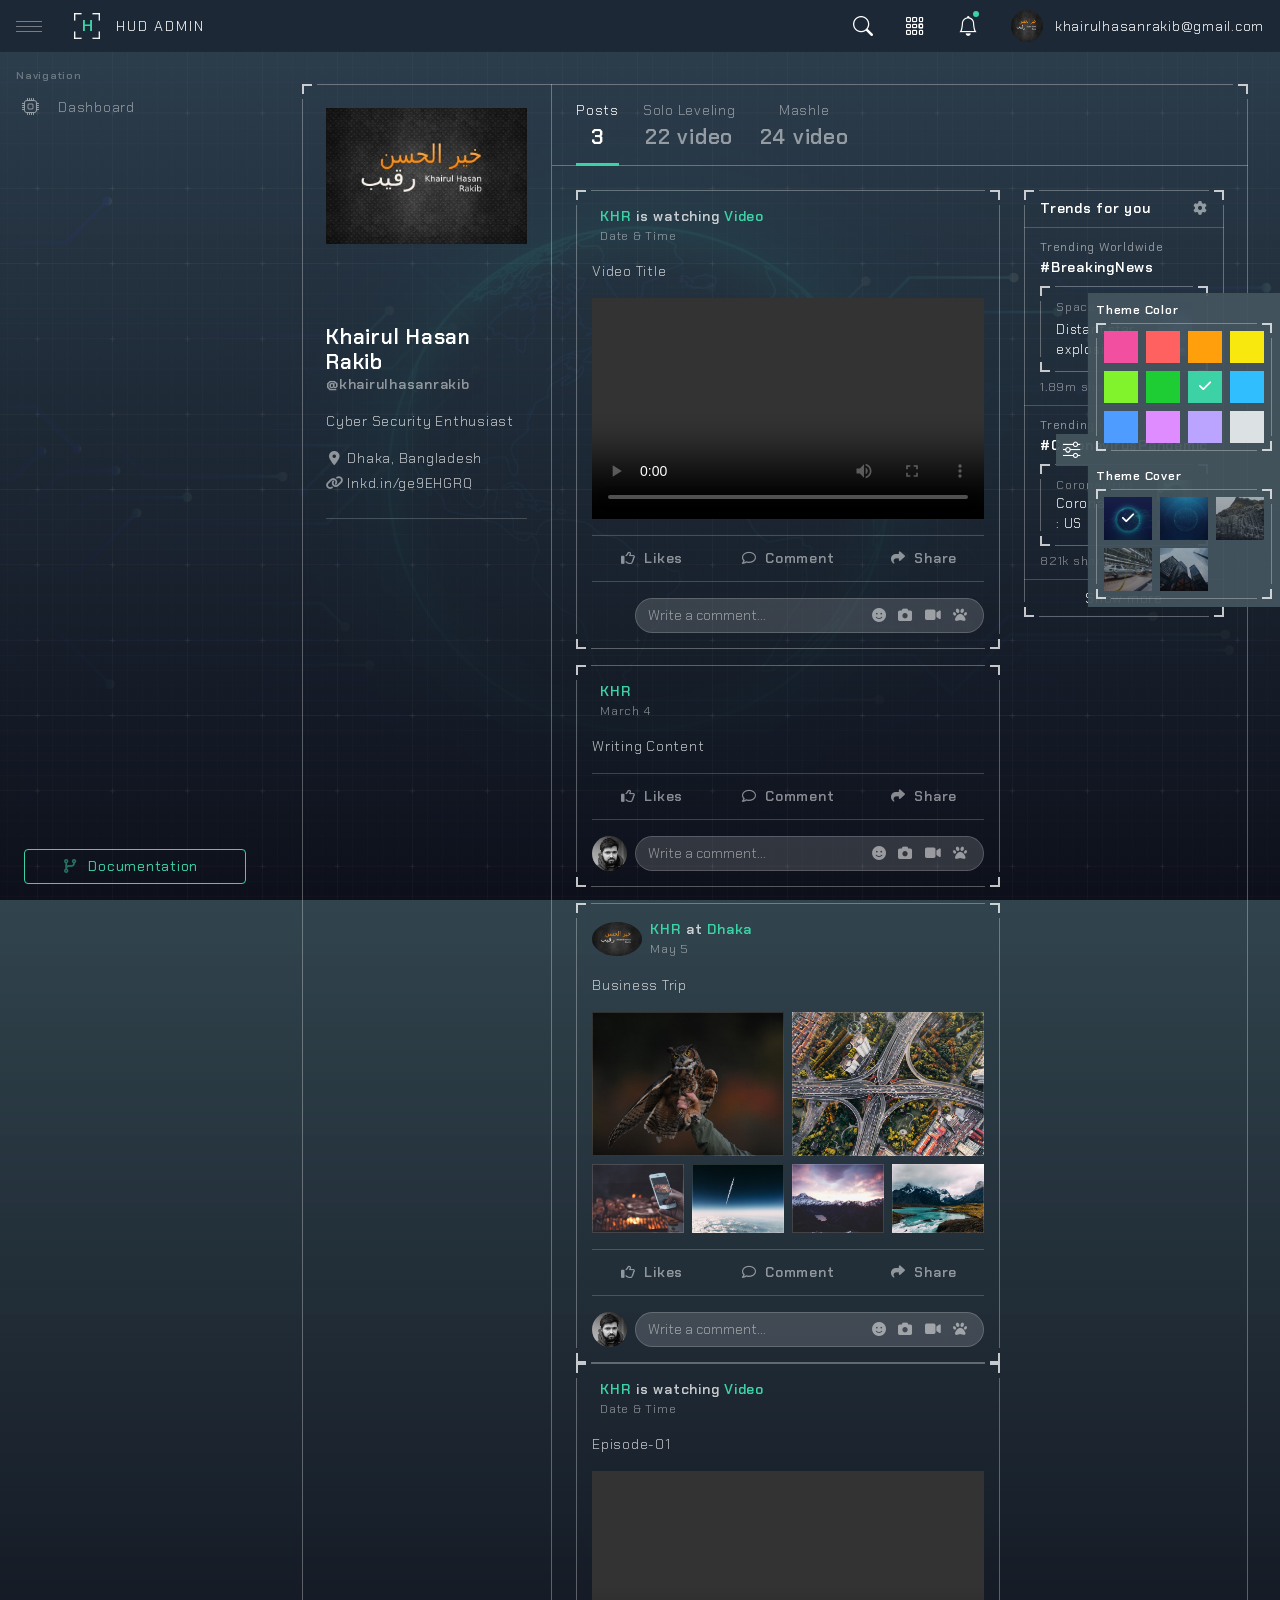
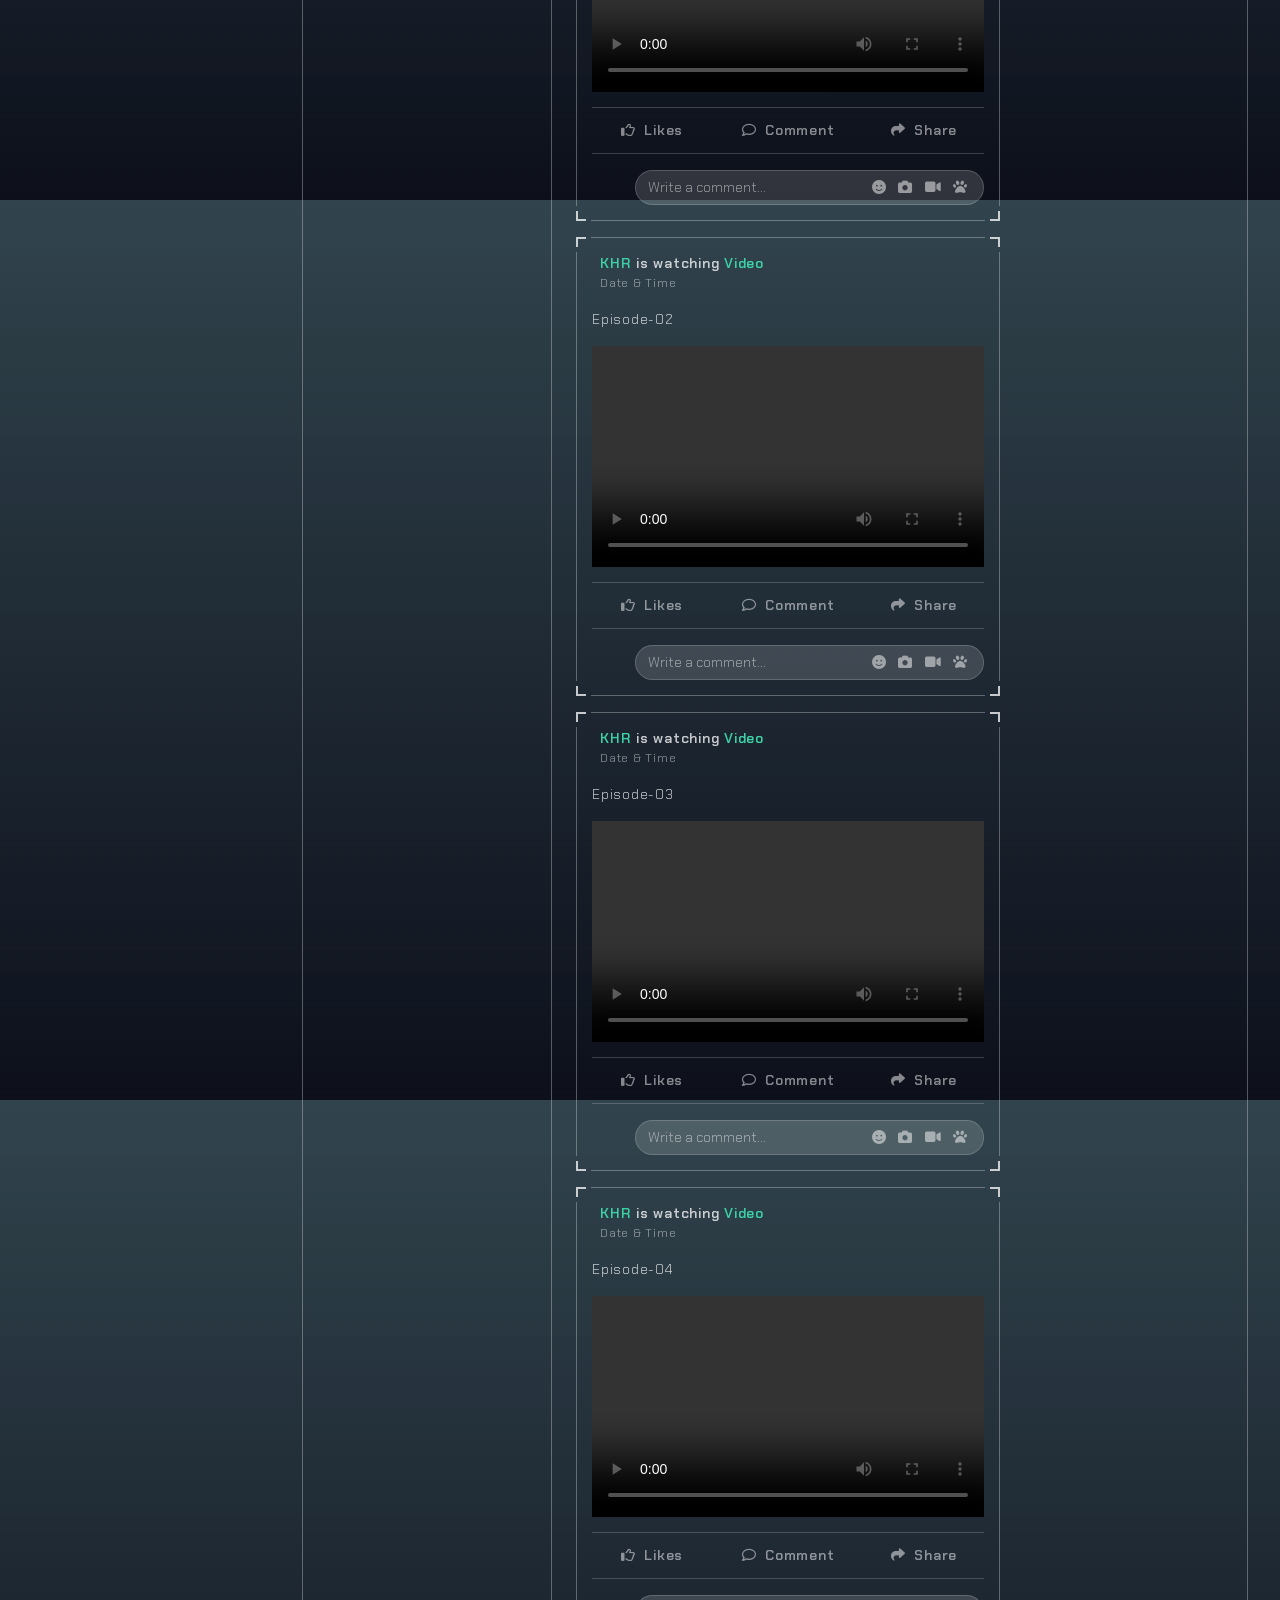
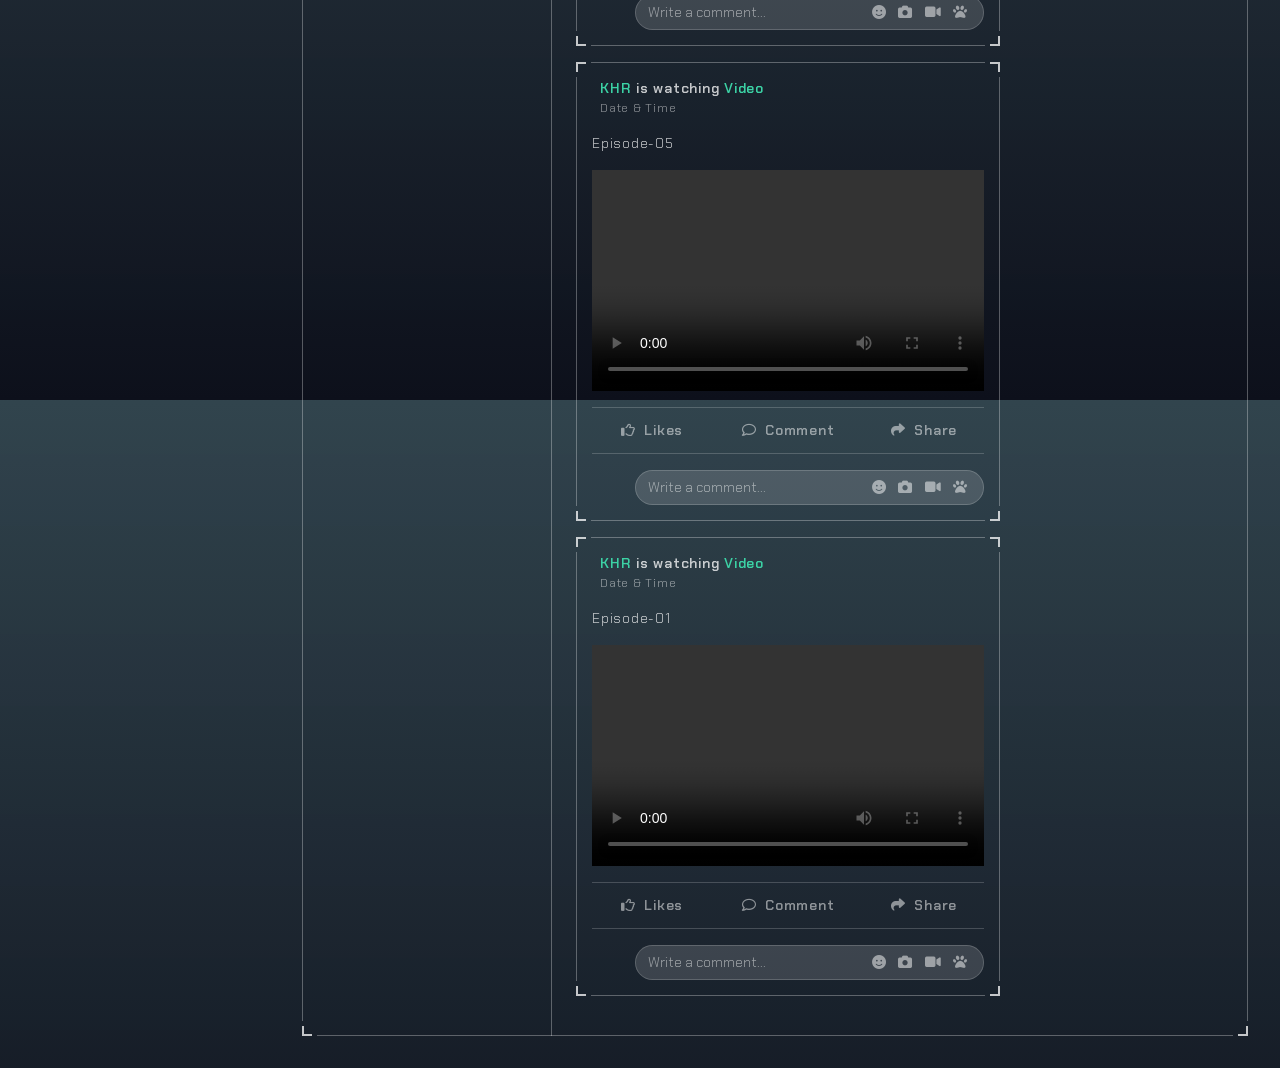
==== commit 91abd9a6: "v2 - episode-5 upload" ====
--- a/index.html
+++ b/index.html
@@ -937,6 +937,72 @@
 															<div class="ratio ratio-16x9">
 																<video width="100%" controls>
 																	<source src="hud/assets/video/Solo-Leveling/Episode-04.mp4" type="video/mp4">
+																	Your browser does not support the video tag.
+																</video>
+															</div>
+															<hr class="mb-1" />
+															<div class="row text-center fw-bold">
+																<div class="col">
+																	<a href="#" class="text-white text-opacity-50 text-decoration-none d-block p-2">
+																		<i class="far fa-thumbs-up me-1 d-block d-sm-inline"></i> Likes
+																	</a>
+																</div>
+																<div class="col">
+																	<a href="#" class="text-white text-opacity-50 text-decoration-none d-block p-2">
+																		<i class="far fa-comment me-1 d-block d-sm-inline"></i> Comment
+																	</a>
+																</div>
+																<div class="col">
+																	<a href="#" class="text-white text-opacity-50 text-decoration-none d-block p-2">
+																		<i class="fa fa-share me-1 d-block d-sm-inline"></i> Share
+																	</a>
+																</div>
+															</div>
+															<hr class="mb-3 mt-1" />
+															<div class="d-flex align-items-center">
+																<img src="" alt="" width="35" class="rounded-circle" />
+																<div class="flex-fill ps-2">
+																	<div class="position-relative d-flex align-items-center">
+																		<input type="text" class="form-control rounded-pill bg-white bg-opacity-15" style="padding-right: 120px;" placeholder="Write a comment..." />
+																		<div class="position-absolute end-0 text-center">
+																			<a href="#" class="text-white text-opacity-50 me-2"><i class="fa fa-smile"></i></a>
+																			<a href="#" class="text-white text-opacity-50 me-2"><i class="fa fa-camera"></i></a>
+																			<a href="#" class="text-white text-opacity-50 me-2"><i class="fa fa-video"></i></a>
+																			<a href="#" class="text-white text-opacity-50 me-3"><i class="fa fa-paw"></i></a>
+																		</div>
+																	</div>
+																</div>
+															</div>
+														</div>
+														<div class="card-arrow">
+															<div class="card-arrow-top-left"></div>
+															<div class="card-arrow-top-right"></div>
+															<div class="card-arrow-bottom-left"></div>
+															<div class="card-arrow-bottom-right"></div>
+														</div>
+													</div>
+
+													<!-- Video End -->
+
+												</div>
+
+												<div class="tab-pane fade show active" id="solo-leveling">
+													
+													<!-- Video Start -->
+
+													<div class="card mb-3">
+														<div class="card-body">
+															<div class="d-flex align-items-center mb-3">
+																<a href="#"><img src="" alt="" width="50" class="rounded-circle" /></a>
+																<div class="flex-fill ps-2">
+																	<div class="fw-bold"><a href="#" class="text-decoration-none">KHR</a> is watching <a href="#" class="text-decoration-none">Video</a></div>
+																	<div class="small text-white text-opacity-50">Date & Time</div>
+																</div>
+															</div>
+															<p>Episode-05</p>
+															<div class="ratio ratio-16x9">
+																<video width="100%" controls>
+																	<source src="hud/assets/video/Solo-Leveling/Episode-05.mp4" type="video/mp4">
 																	Your browser does not support the video tag.
 																</video>
 															</div>
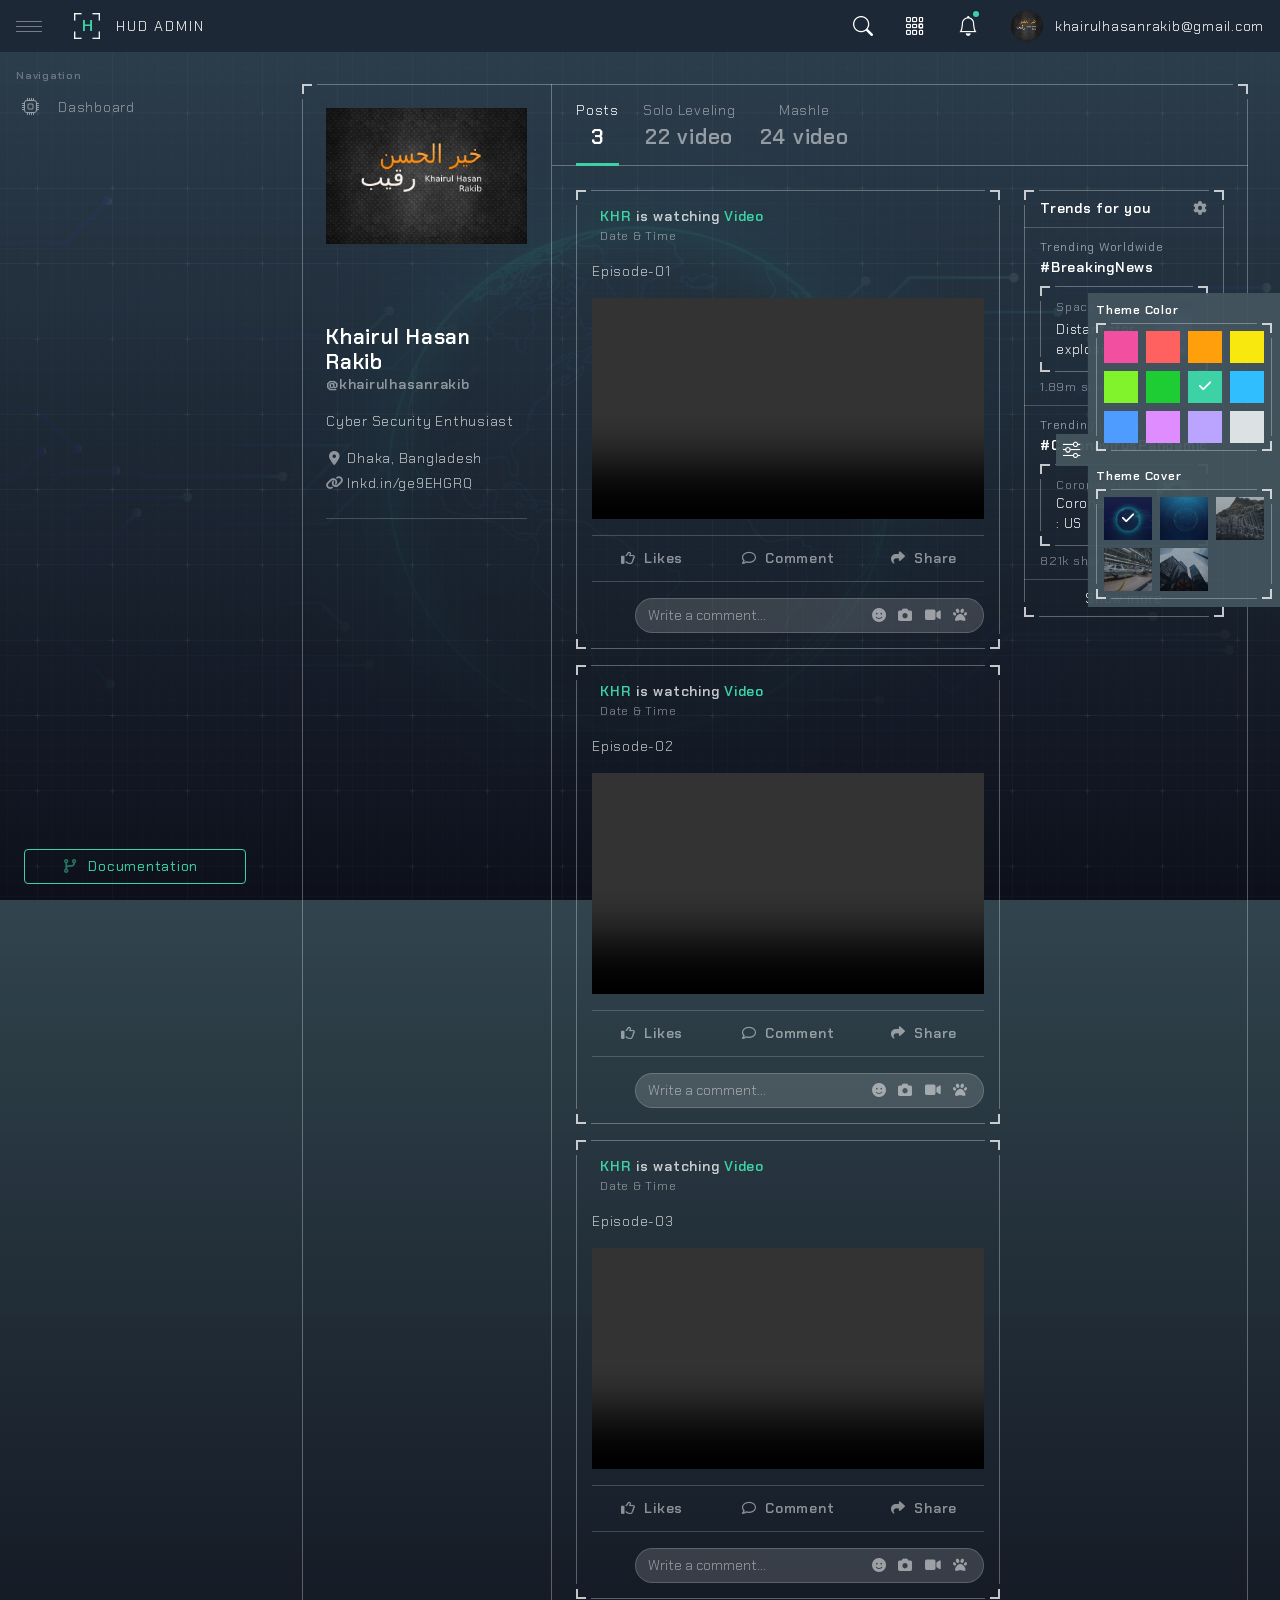
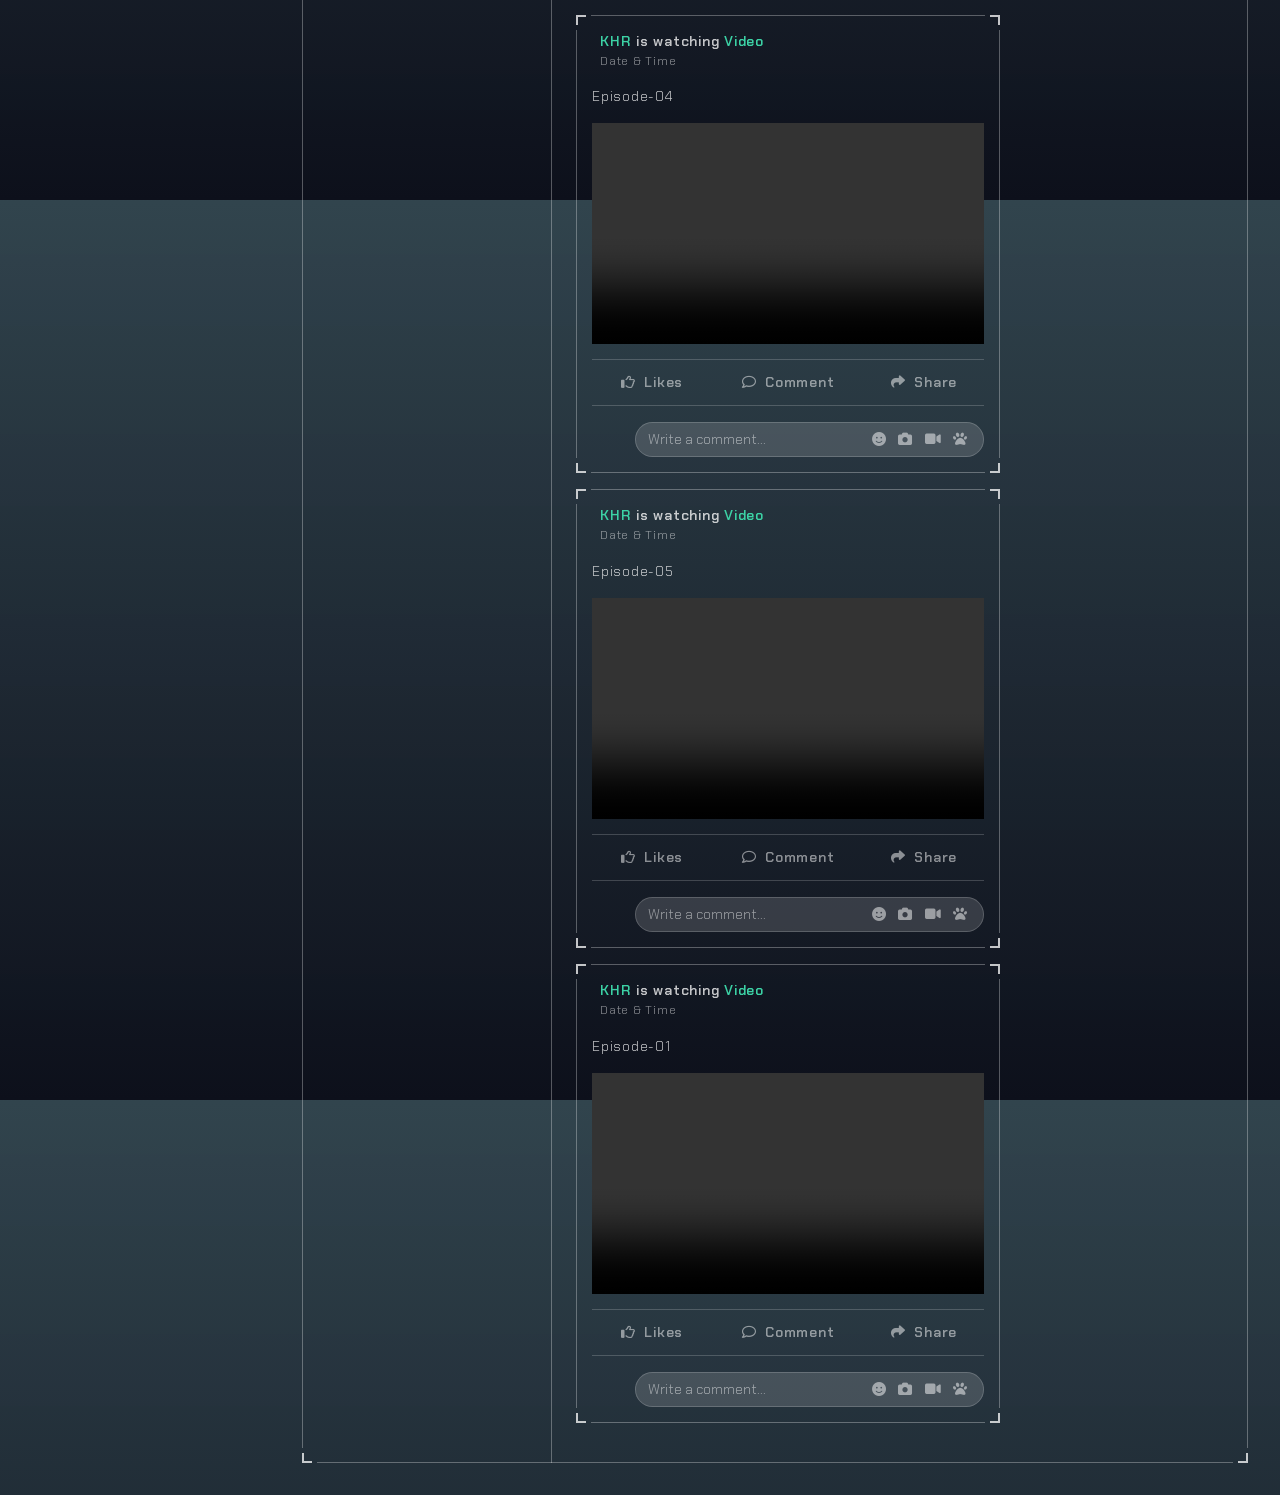
==== commit eb2dece3: "v2 - modify" ====
--- a/index.html
+++ b/index.html
@@ -461,7 +461,7 @@
 													
 													<!-- Video Start -->
 
-													<div class="card mb-3">
+													<!-- <div class="card mb-3">
 														<div class="card-body">
 															<div class="d-flex align-items-center mb-3">
 																<a href="#"><img src="" alt="" width="50" class="rounded-circle" /></a>
@@ -517,9 +517,9 @@
 															<div class="card-arrow-bottom-left"></div>
 															<div class="card-arrow-bottom-right"></div>
 														</div>
-													</div>
-
-													<div class="card mb-3">
+													</div> -->
+
+													<!-- <div class="card mb-3">
 														<div class="card-body">
 															<div class="d-flex align-items-center mb-3">
 																<a href="#" class="text-decoration-none"><img
@@ -596,9 +596,9 @@
 															<div class="card-arrow-bottom-left"></div>
 															<div class="card-arrow-bottom-right"></div>
 														</div>
-													</div>
-
-													<div class="card">
+													</div> -->
+
+													<!-- <div class="card">
 														<div class="card-body">
 															<div class="d-flex align-items-center mb-3">
 																<a href="#"><img
@@ -714,7 +714,7 @@
 															<div class="card-arrow-bottom-left"></div>
 															<div class="card-arrow-bottom-right"></div>
 														</div>
-													</div>
+													</div> -->
 
 													<!-- Video End -->
 
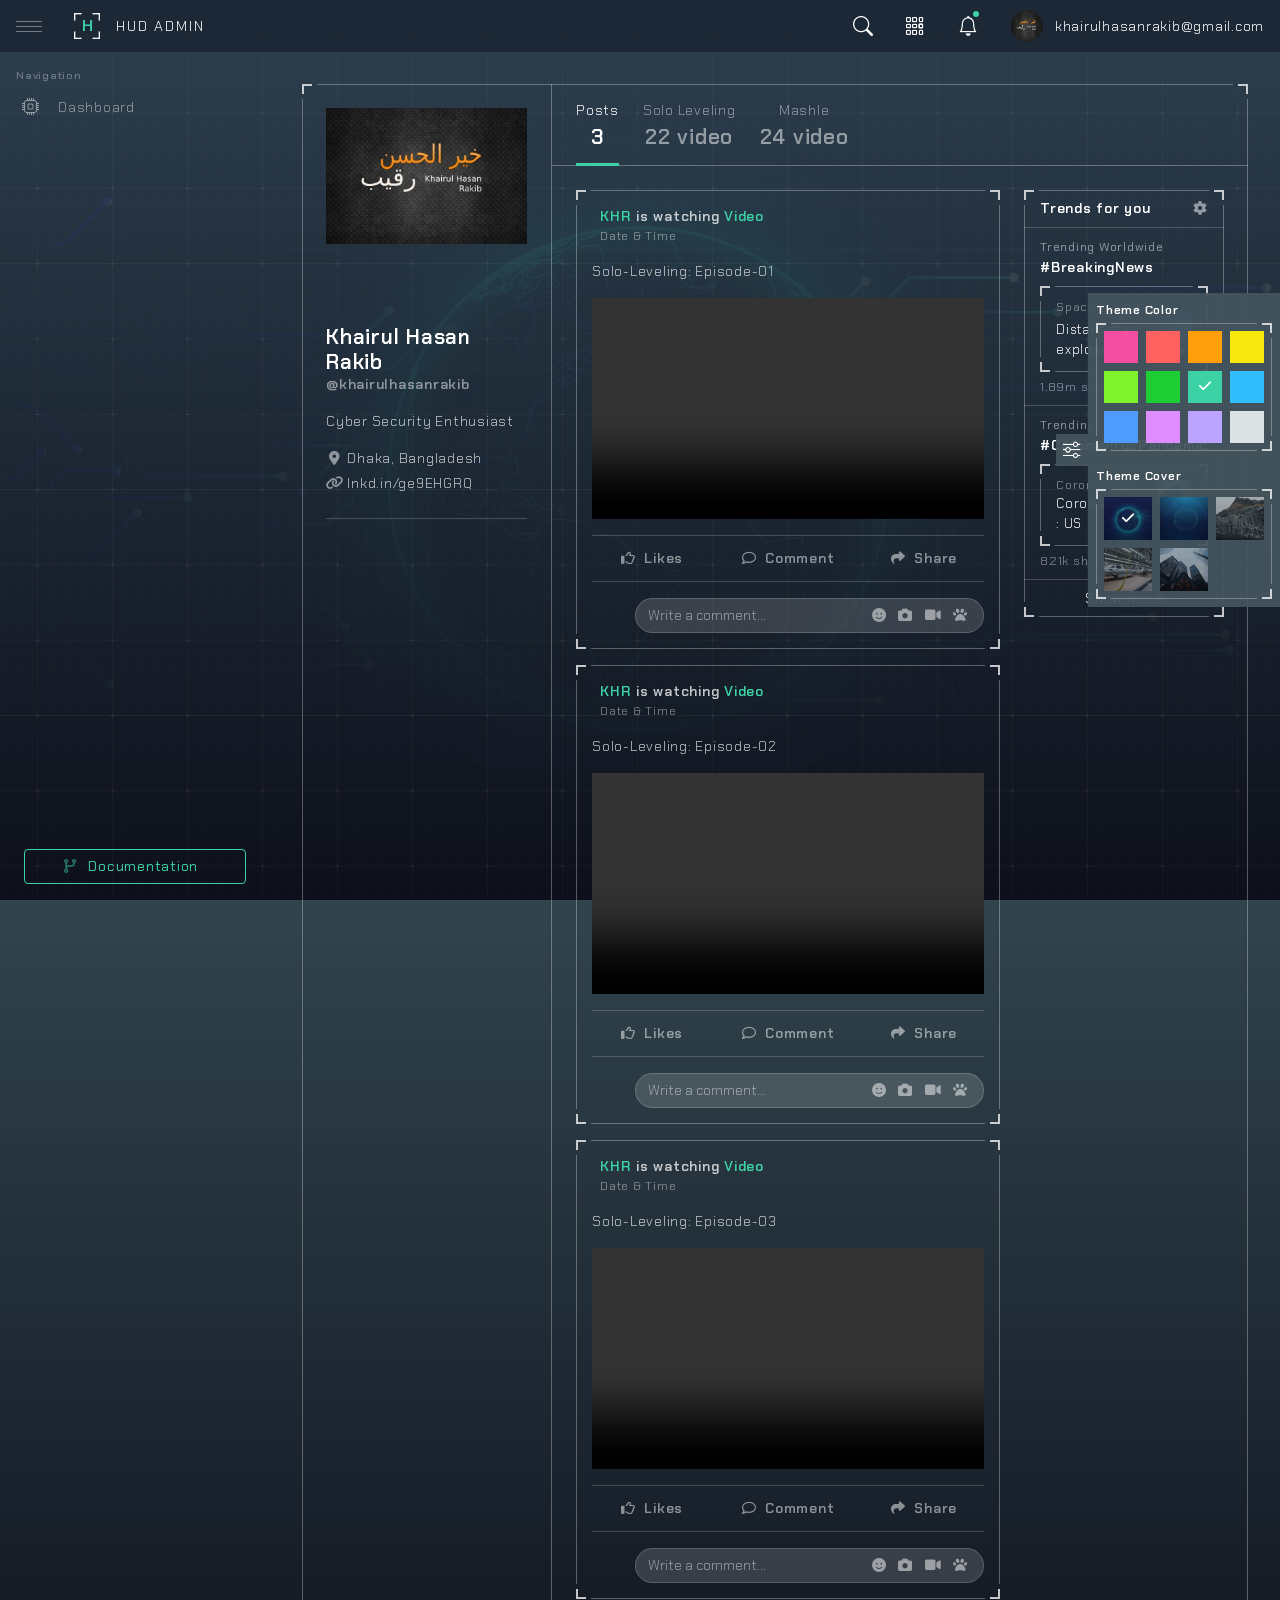
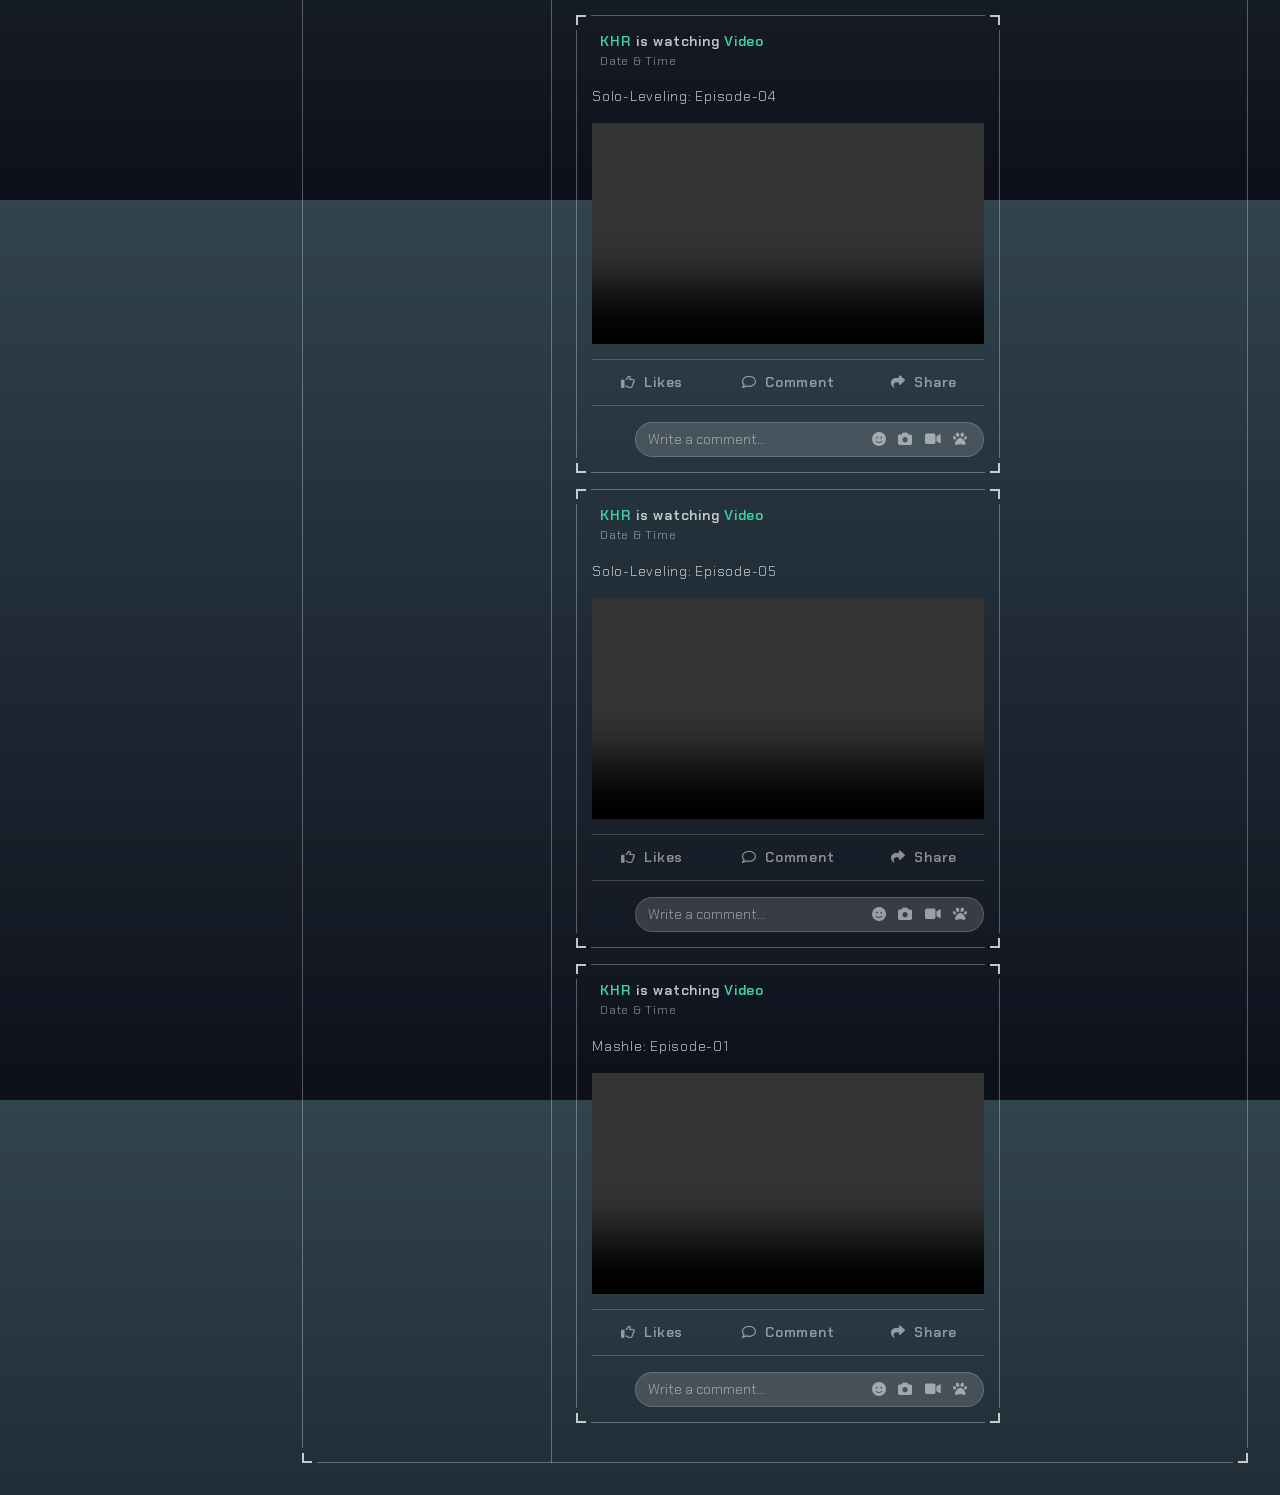
==== commit 40f070d7: "v2 - icon add" ====
--- a/index.html
+++ b/index.html
@@ -11,12 +11,7 @@
 	<link href="hud/assets/css/vendor.min.css" rel="stylesheet" />
 	<link href="hud/assets/css/app.min.css" rel="stylesheet" />
 	<link href="hud/assets/plugins/jvectormap-next/jquery-jvectormap.css" rel="stylesheet" />
-
-	<link rel="icon" type="image/svg+xml" href="data:image/svg+xml;utf8,
-		<svg xmlns=%22http://www.w3.org/2000/svg%22 width=%2232%22 height=%2232%22>
-			<rect width=%2232%22 height=%2232%22 fill=%22#ff5733%22 />
-			<text x=%2250%25%22 y=%2250%25%22 font-size=%2220%22 fill=%22#ffffff%22 font-family=%22Arial%22 text-anchor=%22middle%22 alignment-baseline=%22middle%22>H</text>
-		</svg>" />
+	<link rel="icon" type="image/png" href="favicon.png">
 </head>
 
 <body>
@@ -454,11 +449,11 @@
 
 								<div class="profile-content-container">
 									<div class="row gx-4">
+
 										<div class="col-xl-8">
 											<div class="tab-content p-0">
 
-												<div class="tab-pane fade show active" id="profile-post">
-													
+												<div class="tab-pane fade show active" id="post">
 													<!-- Video Start -->
 
 													<!-- <div class="card mb-3">
@@ -717,15 +712,11 @@
 													</div> -->
 
 													<!-- Video End -->
-
 												</div>
 
 												<!-- Solo Leveling Start -->
 
 												<div class="tab-pane fade show active" id="solo-leveling">
-													
-													<!-- Video Start -->
-
 													<div class="card mb-3">
 														<div class="card-body">
 															<div class="d-flex align-items-center mb-3">
@@ -735,7 +726,7 @@
 																	<div class="small text-white text-opacity-50">Date & Time</div>
 																</div>
 															</div>
-															<p>Episode-01</p>
+															<p>Solo-Leveling: Episode-01</p>
 															<div class="ratio ratio-16x9">
 																<video width="100%" controls>
 																	<source src="hud/assets/video/Solo-Leveling/Episode-01.mp4" type="video/mp4">
@@ -783,15 +774,9 @@
 															<div class="card-arrow-bottom-right"></div>
 														</div>
 													</div>
-
-													<!-- Video End -->
-
 												</div>
 
 												<div class="tab-pane fade show active" id="solo-leveling">
-													
-													<!-- Video Start -->
-
 													<div class="card mb-3">
 														<div class="card-body">
 															<div class="d-flex align-items-center mb-3">
@@ -801,7 +786,7 @@
 																	<div class="small text-white text-opacity-50">Date & Time</div>
 																</div>
 															</div>
-															<p>Episode-02</p>
+															<p>Solo-Leveling: Episode-02</p>
 															<div class="ratio ratio-16x9">
 																<video width="100%" controls>
 																	<source src="hud/assets/video/Solo-Leveling/Episode-02.mp4" type="video/mp4">
@@ -849,15 +834,9 @@
 															<div class="card-arrow-bottom-right"></div>
 														</div>
 													</div>
-
-													<!-- Video End -->
-
 												</div>
 
 												<div class="tab-pane fade show active" id="solo-leveling">
-													
-													<!-- Video Start -->
-
 													<div class="card mb-3">
 														<div class="card-body">
 															<div class="d-flex align-items-center mb-3">
@@ -867,7 +846,7 @@
 																	<div class="small text-white text-opacity-50">Date & Time</div>
 																</div>
 															</div>
-															<p>Episode-03</p>
+															<p>Solo-Leveling: Episode-03</p>
 															<div class="ratio ratio-16x9">
 																<video width="100%" controls>
 																	<source src="hud/assets/video/Solo-Leveling/Episode-03.mp4" type="video/mp4">
@@ -915,15 +894,9 @@
 															<div class="card-arrow-bottom-right"></div>
 														</div>
 													</div>
-
-													<!-- Video End -->
-
 												</div>
 
 												<div class="tab-pane fade show active" id="solo-leveling">
-													
-													<!-- Video Start -->
-
 													<div class="card mb-3">
 														<div class="card-body">
 															<div class="d-flex align-items-center mb-3">
@@ -933,7 +906,7 @@
 																	<div class="small text-white text-opacity-50">Date & Time</div>
 																</div>
 															</div>
-															<p>Episode-04</p>
+															<p>Solo-Leveling: Episode-04</p>
 															<div class="ratio ratio-16x9">
 																<video width="100%" controls>
 																	<source src="hud/assets/video/Solo-Leveling/Episode-04.mp4" type="video/mp4">
@@ -981,15 +954,9 @@
 															<div class="card-arrow-bottom-right"></div>
 														</div>
 													</div>
-
-													<!-- Video End -->
-
 												</div>
 
 												<div class="tab-pane fade show active" id="solo-leveling">
-													
-													<!-- Video Start -->
-
 													<div class="card mb-3">
 														<div class="card-body">
 															<div class="d-flex align-items-center mb-3">
@@ -999,7 +966,7 @@
 																	<div class="small text-white text-opacity-50">Date & Time</div>
 																</div>
 															</div>
-															<p>Episode-05</p>
+															<p>Solo-Leveling: Episode-05</p>
 															<div class="ratio ratio-16x9">
 																<video width="100%" controls>
 																	<source src="hud/assets/video/Solo-Leveling/Episode-05.mp4" type="video/mp4">
@@ -1047,9 +1014,6 @@
 															<div class="card-arrow-bottom-right"></div>
 														</div>
 													</div>
-
-													<!-- Video End -->
-
 												</div>
 
 												<!-- Solo Leveling End -->
@@ -1065,11 +1029,11 @@
 															<div class="d-flex align-items-center mb-3">
 																<a href="#"><img src="" alt="" width="50" class="rounded-circle" /></a>
 																<div class="flex-fill ps-2">
-																	<div class="fw-bold"><a href="#" class="text-decoration-none">KHR</a> is watching <a href="#" class="text-decoration-none">Video</a></div>
+																	<div class="fw-bold"><a href="#" class="text-decoration-none">KHR</a> is watching <a href="hud/assets/video/Mashle/Episode-01.mp4" class="text-decoration-none">Video</a></div>
 																	<div class="small text-white text-opacity-50">Date & Time</div>
 																</div>
 															</div>
-															<p>Episode-01</p>
+															<p>Mashle: Episode-01</p>
 															<div class="ratio ratio-16x9">
 																<video width="100%" controls>
 																	<source src="hud/assets/video/Mashle/Episode-01.mp4" type="video/mp4">
@@ -1700,6 +1664,7 @@
 												</div>
 											</div>
 										</div>
+
 									</div>
 								</div>
 
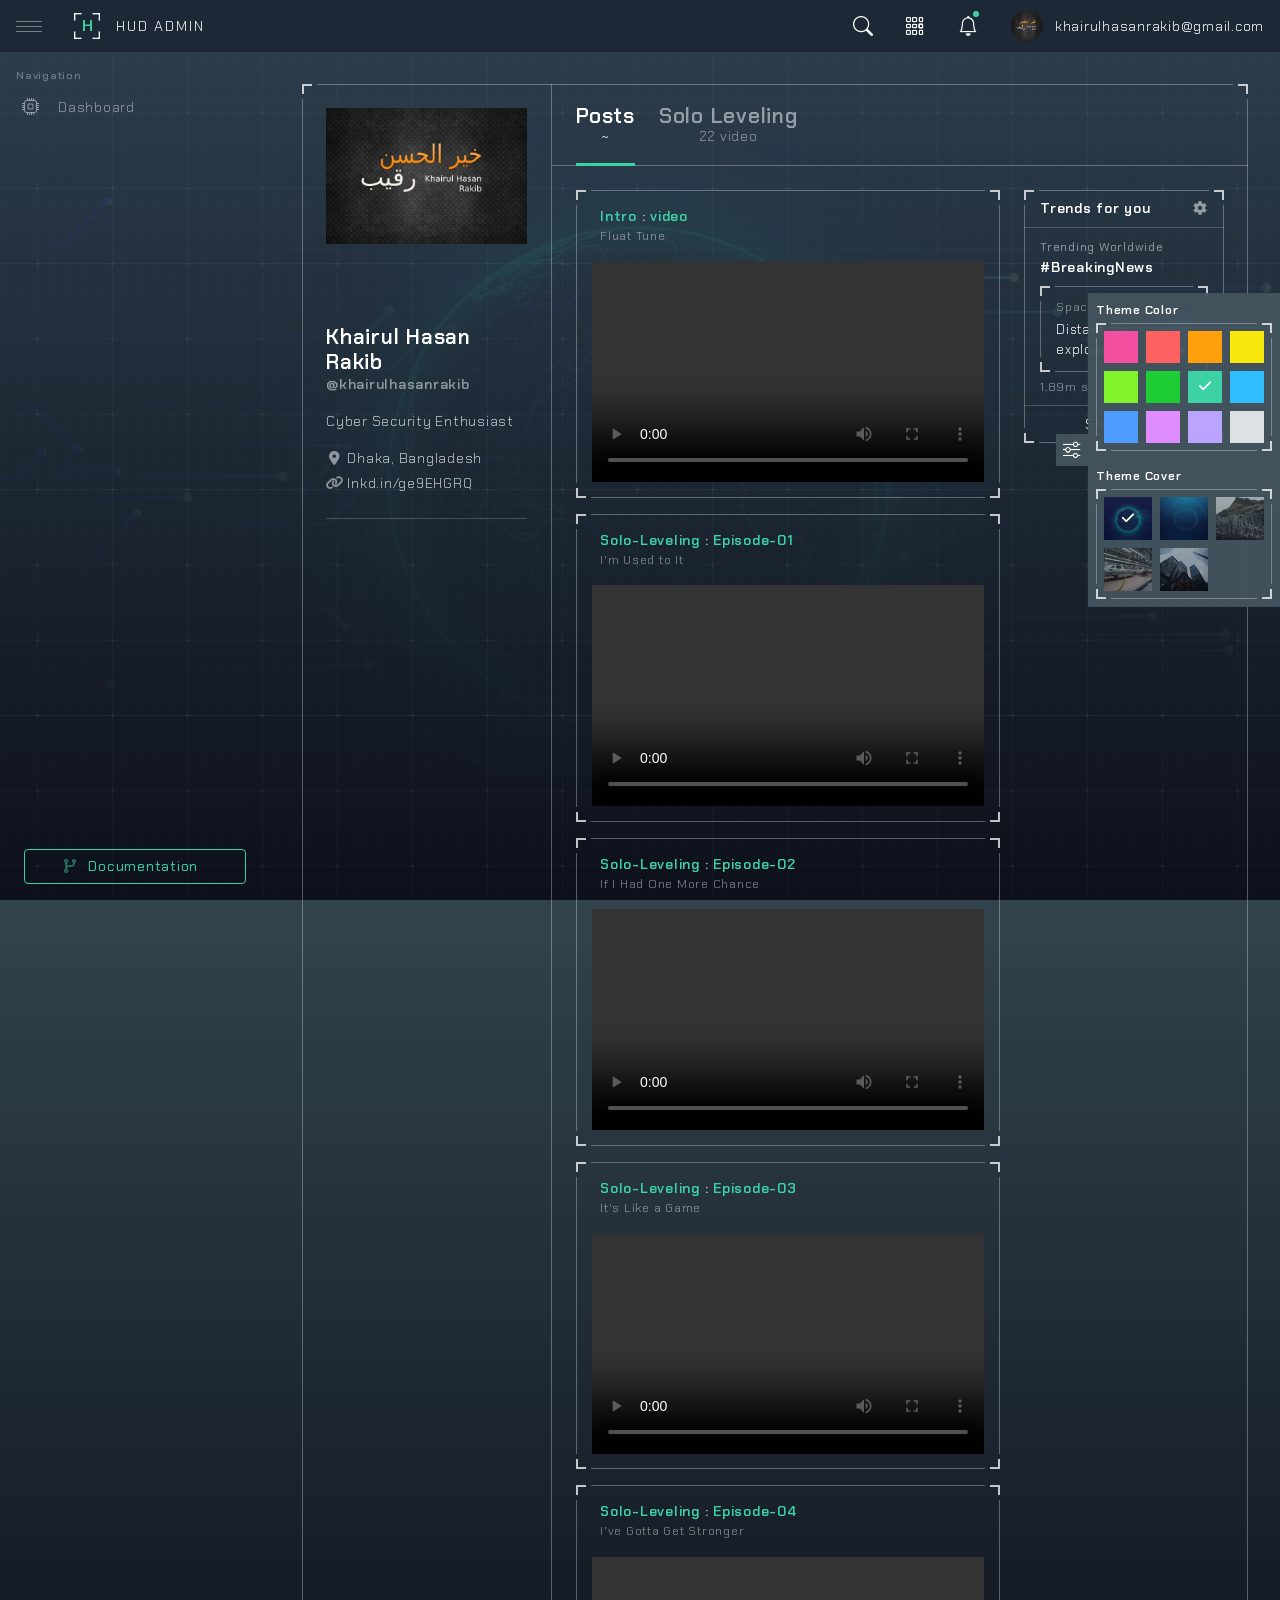
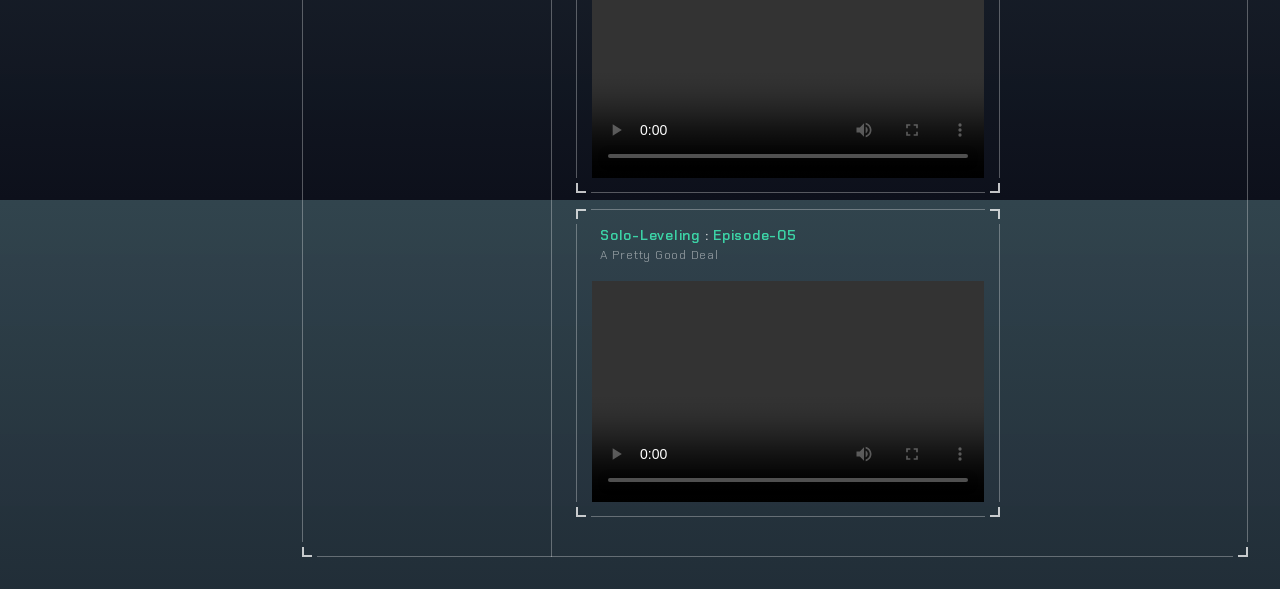
==== commit 2f15eb09: "v2 - modify" ====
--- a/index.html
+++ b/index.html
@@ -4,7 +4,6 @@
 <head>
 	<meta http-equiv="Content-Type" content="text/html; charset=UTF-8" />
 	<title>HUD | Dashboard</title>
-	<link rel="canonical" href="https://seantheme.com" />
 	<meta name="viewport" content="width=device-width, initial-scale=1" />
 	<meta name="description" content="" />
 	<meta name="author" content="" />
@@ -25,6 +24,7 @@
 					<span class="bar"></span>
 				</button>
 			</div>
+
 			<div class="mobile-toggler">
 				<button type="button" class="menu-toggler" data-toggle-class="app-sidebar-mobile-toggled"
 					data-toggle-target=".app">
@@ -33,6 +33,7 @@
 					<span class="bar"></span>
 				</button>
 			</div>
+
 			<div class="brand">
 				<a href="index.html" class="brand-logo">
 					<span class="brand-img">
@@ -41,15 +42,16 @@
 					<span class="brand-text">HUD ADMIN</span>
 				</a>
 			</div>
+
 			<div class="menu">
 				<div class="menu-item dropdown">
-					<a href="#" data-toggle-class="app-header-menu-search-toggled" data-toggle-target=".app"
+					<a href="" data-toggle-class="app-header-menu-search-toggled" data-toggle-target=".app"
 						class="menu-link">
 						<div class="menu-icon"><i class="bi bi-search nav-icon"></i></div>
 					</a>
 				</div>
 				<div class="menu-item dropdown dropdown-mobile-full">
-					<a href="#" data-bs-toggle="dropdown" data-bs-display="static" class="menu-link">
+					<a href="" data-bs-toggle="dropdown" data-bs-display="static" class="menu-link">
 						<div class="menu-icon"><i class="bi bi-grid-3x3-gap nav-icon"></i></div>
 					</a>
 					<div class="dropdown-menu fade dropdown-menu-end w-300px text-center p-0 mt-1">
@@ -201,6 +203,7 @@
 					</div> -->
 				</div>
 			</div>
+
 			<form class="menu-search" method="POST" name="header_search_form">
 				<div class="menu-search-container">
 					<div class="menu-search-icon"><i class="bi bi-search"></i></div>
@@ -214,12 +217,13 @@
 				</div>
 			</form>
 		</div>
+
 		<div id="sidebar" class="app-sidebar">
 			<div class="app-sidebar-content" data-scrollbar="true" data-height="100%">
 				<div class="menu">
 					<div class="menu-header">Navigation</div>
 					<div class="menu-item">
-						<a href="../index.html" class="menu-link">
+						<a href="index.html" class="menu-link">
 							<span class="menu-icon"><i class="bi bi-cpu"></i></span>
 							<span class="menu-text">Dashboard</span>
 						</a>
@@ -319,9 +323,11 @@
 				</div>
 			</div>
 		</div>
+
 		<button class="app-sidebar-mobile-backdrop" data-toggle-target=".app"
 			data-toggle-class="app-sidebar-mobile-toggled"></button>
-		<div id="content" class="app-content">
+		
+			<div id="content" class="app-content">
 			<div class="card">
 				<div class="card-body p-0">
 					<div class="profile">
@@ -393,57 +399,21 @@
 							</div>
 							
 							<div class="profile-content">
-								
 								<ul class="profile-tab nav nav-tabs nav-tabs-v2">
+
 									<li class="nav-item">
 										<a href="#profile-post" class="nav-link active" data-bs-toggle="tab">
-											<div class="nav-field">Posts</div>
-											<div class="nav-value">3</div>
+											<div class="nav-value">Posts</div>
+											<div class="nav-field">~</div>
 										</a>
 									</li>
 
 									<li class="nav-item">
 										<a href="#solo-leveling" class="nav-link" data-bs-toggle="tab">
-											<div class="nav-field">Solo Leveling</div>
-											<div class="nav-value">22 video</div>
+											<div class="nav-value">Solo Leveling</div>
+											<div class="nav-field">22 video</div>
 										</a>
 									</li>
-
-									<li class="nav-item">
-										<a href="#mashle" class="nav-link" data-bs-toggle="tab">
-											<div class="nav-field">Mashle</div>
-											<div class="nav-value">24 video</div>
-										</a>
-									</li>
-									
-									<!-- <li class="nav-item">
-										<a href="#profile-followers" class="nav-link" data-bs-toggle="tab">
-											<div class="nav-field">Followers</div>
-											<div class="nav-value">1.3m</div>
-										</a>
-									</li> -->
-									
-									<!-- <li class="nav-item">
-										<a href="#profile-media" class="nav-link" data-bs-toggle="tab">
-											<div class="nav-field">Photos</div>
-											<div class="nav-value">1,397</div>
-										</a>
-									</li> -->
-									
-									<!-- <li class="nav-item">
-										<a href="#profile-video" class="nav-link" data-bs-toggle="tab">
-											<div class="nav-field">Videos</div>
-											<div class="nav-value">120</div>
-										</a>
-									</li> -->
-									
-									<!-- <li class="nav-item">
-										<a href="#profile-followers" class="nav-link" data-bs-toggle="tab">
-											<div class="nav-field">Following</div>
-											<div class="nav-value">2,592</div>
-										</a>
-									</li> -->
-
 								</ul>
 
 
@@ -452,58 +422,25 @@
 
 										<div class="col-xl-8">
 											<div class="tab-content p-0">
-
-												<div class="tab-pane fade show active" id="post">
-													<!-- Video Start -->
-
-													<!-- <div class="card mb-3">
+												
+												<div class="tab-pane fade show active" id="profile-post">
+													<div class="card mb-3">
 														<div class="card-body">
 															<div class="d-flex align-items-center mb-3">
-																<a href="#"><img src="" alt="" width="50" class="rounded-circle" /></a>
+																<a href=""><img src="" alt="" width="50" class="rounded-circle" /></a>
 																<div class="flex-fill ps-2">
-																	<div class="fw-bold"><a href="#" class="text-decoration-none">KHR</a> is watching <a href="#" class="text-decoration-none">Video</a></div>
-																	<div class="small text-white text-opacity-50">Date & Time</div>
+																	<div class="fw-bold">
+																		<a href="" class="text-decoration-none">Intro</a> : 
+																		<a href="" class="text-decoration-none">video</a>
+																	</div>
+																	<div class="small text-white text-opacity-50">Fluat Tune</div>
 																</div>
 															</div>
-															<p>Video Title</p>
 															<div class="ratio ratio-16x9">
 																<video width="100%" controls>
-																	<source src="hud/assets/video/Fluat Tune.mp4" type="video/mp4">
+																	<source src="hud/assets/video/Fluat-Tune.mp4" type="video/mp4">
 																	Your browser does not support the video tag.
 																</video>
-															</div>
-															<hr class="mb-1" />
-															<div class="row text-center fw-bold">
-																<div class="col">
-																	<a href="#" class="text-white text-opacity-50 text-decoration-none d-block p-2">
-																		<i class="far fa-thumbs-up me-1 d-block d-sm-inline"></i> Likes
-																	</a>
-																</div>
-																<div class="col">
-																	<a href="#" class="text-white text-opacity-50 text-decoration-none d-block p-2">
-																		<i class="far fa-comment me-1 d-block d-sm-inline"></i> Comment
-																	</a>
-																</div>
-																<div class="col">
-																	<a href="#" class="text-white text-opacity-50 text-decoration-none d-block p-2">
-																		<i class="fa fa-share me-1 d-block d-sm-inline"></i> Share
-																	</a>
-																</div>
-															</div>
-															<hr class="mb-3 mt-1" />
-															<div class="d-flex align-items-center">
-																<img src="" alt="" width="35" class="rounded-circle" />
-																<div class="flex-fill ps-2">
-																	<div class="position-relative d-flex align-items-center">
-																		<input type="text" class="form-control rounded-pill bg-white bg-opacity-15" style="padding-right: 120px;" placeholder="Write a comment..." />
-																		<div class="position-absolute end-0 text-center">
-																			<a href="#" class="text-white text-opacity-50 me-2"><i class="fa fa-smile"></i></a>
-																			<a href="#" class="text-white text-opacity-50 me-2"><i class="fa fa-camera"></i></a>
-																			<a href="#" class="text-white text-opacity-50 me-2"><i class="fa fa-video"></i></a>
-																			<a href="#" class="text-white text-opacity-50 me-3"><i class="fa fa-paw"></i></a>
-																		</div>
-																	</div>
-																</div>
 															</div>
 														</div>
 														<div class="card-arrow">
@@ -512,206 +449,7 @@
 															<div class="card-arrow-bottom-left"></div>
 															<div class="card-arrow-bottom-right"></div>
 														</div>
-													</div> -->
-
-													<!-- <div class="card mb-3">
-														<div class="card-body">
-															<div class="d-flex align-items-center mb-3">
-																<a href="#" class="text-decoration-none"><img
-																		src="" alt=""
-																		width="50" class="rounded-circle" /></a>
-																<div class="flex-fill ps-2">
-																	<div class="fw-bold"><a href="#"
-																			class="text-decoration-none">KHR</a></div>
-																	<div class="small text-white text-opacity-50">March
-																		4</div>
-																</div>
-															</div>
-															<p>Writing Content</p>
-															<hr class="mb-1" />
-															<div class="row text-center fw-bold">
-																<div class="col">
-																	<a href="#"
-																		class="text-white text-opacity-50 text-decoration-none d-block p-2">
-																		<i
-																			class="far fa-thumbs-up me-1 d-block d-sm-inline"></i>
-																		Likes
-																	</a>
-																</div>
-																<div class="col">
-																	<a href="#"
-																		class="text-white text-opacity-50 text-decoration-none d-block p-2">
-																		<i
-																			class="far fa-comment me-1 d-block d-sm-inline"></i>
-																		Comment
-																	</a>
-																</div>
-																<div class="col">
-																	<a href="#"
-																		class="text-white text-opacity-50 text-decoration-none d-block p-2">
-																		<i
-																			class="fa fa-share me-1 d-block d-sm-inline"></i>
-																		Share
-																	</a>
-																</div>
-															</div>
-															<hr class="mb-3 mt-1" />
-															<div class="d-flex align-items-center">
-																<img src="../hud/assets/img/user/user.jpg" alt=""
-																	width="35" class="rounded-circle" />
-																<div class="flex-fill ps-2">
-																	<div
-																		class="position-relative d-flex align-items-center">
-																		<input type="text"
-																			class="form-control rounded-pill bg-white bg-opacity-15"
-																			style="padding-right: 120px;"
-																			placeholder="Write a comment..." />
-																		<div
-																			class="position-absolute end-0 text-center">
-																			<a href="#"
-																				class="text-white text-opacity-50 me-2"><i
-																					class="fa fa-smile"></i></a>
-																			<a href="#"
-																				class="text-white text-opacity-50 me-2"><i
-																					class="fa fa-camera"></i></a>
-																			<a href="#"
-																				class="text-white text-opacity-50 me-2"><i
-																					class="fa fa-video"></i></a>
-																			<a href="#"
-																				class="text-white text-opacity-50 me-3"><i
-																					class="fa fa-paw"></i></a>
-																		</div>
-																	</div>
-																</div>
-															</div>
-														</div>
-														<div class="card-arrow">
-															<div class="card-arrow-top-left"></div>
-															<div class="card-arrow-top-right"></div>
-															<div class="card-arrow-bottom-left"></div>
-															<div class="card-arrow-bottom-right"></div>
-														</div>
-													</div> -->
-
-													<!-- <div class="card">
-														<div class="card-body">
-															<div class="d-flex align-items-center mb-3">
-																<a href="#"><img
-																		src="../hud/assets/img/user/profile.jpg" alt=""
-																		width="50" class="rounded-circle" /></a>
-																<div class="flex-fill ps-2">
-																	<div class="fw-bold"><a href="#"
-																			class="text-decoration-none">KHR</a> at <a href=""
-																			class="text-decoration-none">Dhaka</a></div>
-																	<div class="small text-white text-opacity-50">May 5
-																	</div>
-																</div>
-															</div>
-															<p>Business Trip</p>
-															<div class="profile-img-list">
-																<div class="profile-img-list-item main"><a
-																		href=""
-																		data-lity class="profile-img-list-link"><span
-																			class="profile-img-content"
-																			style="background-image: url(hud/assets/img/gallery/gallery-5.jpg)"></span></a>
-																</div>
-																<div class="profile-img-list-item main"><a
-																		href=""
-																		data-lity class="profile-img-list-link"><span
-																			class="profile-img-content"
-																			style="background-image: url(hud/assets/img/gallery/gallery-6.jpg)"></span></a>
-																</div>
-																<div class="profile-img-list-item"><a
-																		href=""
-																		data-lity class="profile-img-list-link"><span
-																			class="profile-img-content"
-																			style="background-image: url(hud/assets/img/gallery/gallery-7.jpg)"></span></a>
-																</div>
-																<div class="profile-img-list-item"><a
-																		href=""
-																		data-lity class="profile-img-list-link"><span
-																			class="profile-img-content"
-																			style="background-image: url(hud/assets/img/gallery/gallery-8.jpg)"></span></a>
-																</div>
-																<div class="profile-img-list-item"><a
-																		href=""
-																		data-lity class="profile-img-list-link"><span
-																			class="profile-img-content"
-																			style="background-image: url(hud/assets/img/gallery/gallery-9.jpg)"></span></a>
-																</div>
-																<div class="profile-img-list-item"><a
-																		href=""
-																		data-lity class="profile-img-list-link"><span
-																			class="profile-img-content"
-																			style="background-image: url(hud/assets/img/gallery/gallery-10.jpg)"></span></a>
-																</div>
-															</div>
-															<hr class="mb-1" />
-															<div class="row text-center fw-bold">
-																<div class="col">
-																	<a href="#"
-																		class="text-white text-opacity-50 text-decoration-none d-block p-2">
-																		<i
-																			class="far fa-thumbs-up me-1 d-block d-sm-inline"></i>
-																		Likes
-																	</a>
-																</div>
-																<div class="col">
-																	<a href="#"
-																		class="text-white text-opacity-50 text-decoration-none d-block p-2">
-																		<i
-																			class="far fa-comment me-1 d-block d-sm-inline"></i>
-																		Comment
-																	</a>
-																</div>
-																<div class="col">
-																	<a href="#"
-																		class="text-white text-opacity-50 text-decoration-none d-block p-2">
-																		<i
-																			class="fa fa-share me-1 d-block d-sm-inline"></i>
-																		Share
-																	</a>
-																</div>
-															</div>
-															<hr class="mt-1" />
-															<div class="d-flex align-items-center">
-																<img src="../hud/assets/img/user/user.jpg" alt=""
-																	width="35" class="rounded-circle" />
-																<div class="flex-fill ps-2">
-																	<div
-																		class="position-relative d-flex align-items-center">
-																		<input type="text"
-																			class="form-control rounded-pill bg-white bg-opacity-15"
-																			style="padding-right: 120px;"
-																			placeholder="Write a comment..." />
-																		<div
-																			class="position-absolute end-0 text-center">
-																			<a href="#"
-																				class="text-white text-opacity-50 me-2"><i
-																					class="fa fa-smile"></i></a>
-																			<a href="#"
-																				class="text-white text-opacity-50 me-2"><i
-																					class="fa fa-camera"></i></a>
-																			<a href="#"
-																				class="text-white text-opacity-50 me-2"><i
-																					class="fa fa-video"></i></a>
-																			<a href="#"
-																				class="text-white text-opacity-50 me-3"><i
-																					class="fa fa-paw"></i></a>
-																		</div>
-																	</div>
-																</div>
-															</div>
-														</div>
-														<div class="card-arrow">
-															<div class="card-arrow-top-left"></div>
-															<div class="card-arrow-top-right"></div>
-															<div class="card-arrow-bottom-left"></div>
-															<div class="card-arrow-bottom-right"></div>
-														</div>
-													</div> -->
-
-													<!-- Video End -->
+													</div>
 												</div>
 
 												<!-- Solo Leveling Start -->
@@ -720,52 +458,21 @@
 													<div class="card mb-3">
 														<div class="card-body">
 															<div class="d-flex align-items-center mb-3">
-																<a href="#"><img src="" alt="" width="50" class="rounded-circle" /></a>
+																<a href=""><img src="" alt="" width="50" class="rounded-circle" /></a>
 																<div class="flex-fill ps-2">
-																	<div class="fw-bold"><a href="#" class="text-decoration-none">KHR</a> is watching <a href="#" class="text-decoration-none">Video</a></div>
-																	<div class="small text-white text-opacity-50">Date & Time</div>
+																	<div class="fw-bold">
+																		<a href="" class="text-decoration-none">Solo-Leveling</a> : 
+																		<a href="" class="text-decoration-none">Episode-01</a>
+																	</div>
+																	<div class="small text-white text-opacity-50">I'm Used to It</div>
 																</div>
 															</div>
-															<p>Solo-Leveling: Episode-01</p>
 															<div class="ratio ratio-16x9">
 																<video width="100%" controls>
 																	<source src="hud/assets/video/Solo-Leveling/Episode-01.mp4" type="video/mp4">
 																	Your browser does not support the video tag.
 																</video>
 															</div>
-															<hr class="mb-1" />
-															<div class="row text-center fw-bold">
-																<div class="col">
-																	<a href="#" class="text-white text-opacity-50 text-decoration-none d-block p-2">
-																		<i class="far fa-thumbs-up me-1 d-block d-sm-inline"></i> Likes
-																	</a>
-																</div>
-																<div class="col">
-																	<a href="#" class="text-white text-opacity-50 text-decoration-none d-block p-2">
-																		<i class="far fa-comment me-1 d-block d-sm-inline"></i> Comment
-																	</a>
-																</div>
-																<div class="col">
-																	<a href="#" class="text-white text-opacity-50 text-decoration-none d-block p-2">
-																		<i class="fa fa-share me-1 d-block d-sm-inline"></i> Share
-																	</a>
-																</div>
-															</div>
-															<hr class="mb-3 mt-1" />
-															<div class="d-flex align-items-center">
-																<img src="" alt="" width="35" class="rounded-circle" />
-																<div class="flex-fill ps-2">
-																	<div class="position-relative d-flex align-items-center">
-																		<input type="text" class="form-control rounded-pill bg-white bg-opacity-15" style="padding-right: 120px;" placeholder="Write a comment..." />
-																		<div class="position-absolute end-0 text-center">
-																			<a href="#" class="text-white text-opacity-50 me-2"><i class="fa fa-smile"></i></a>
-																			<a href="#" class="text-white text-opacity-50 me-2"><i class="fa fa-camera"></i></a>
-																			<a href="#" class="text-white text-opacity-50 me-2"><i class="fa fa-video"></i></a>
-																			<a href="#" class="text-white text-opacity-50 me-3"><i class="fa fa-paw"></i></a>
-																		</div>
-																	</div>
-																</div>
-															</div>
 														</div>
 														<div class="card-arrow">
 															<div class="card-arrow-top-left"></div>
@@ -780,52 +487,21 @@
 													<div class="card mb-3">
 														<div class="card-body">
 															<div class="d-flex align-items-center mb-3">
-																<a href="#"><img src="" alt="" width="50" class="rounded-circle" /></a>
+																<a href=""><img src="" alt="" width="50" class="rounded-circle" /></a>
 																<div class="flex-fill ps-2">
-																	<div class="fw-bold"><a href="#" class="text-decoration-none">KHR</a> is watching <a href="#" class="text-decoration-none">Video</a></div>
-																	<div class="small text-white text-opacity-50">Date & Time</div>
+																	<div class="fw-bold">
+																		<a href="" class="text-decoration-none">Solo-Leveling</a> : 
+																		<a href="" class="text-decoration-none">Episode-02</a>
+																	</div>
+																	<div class="small text-white text-opacity-50">If I Had One More Chance</div>
 																</div>
 															</div>
-															<p>Solo-Leveling: Episode-02</p>
 															<div class="ratio ratio-16x9">
 																<video width="100%" controls>
 																	<source src="hud/assets/video/Solo-Leveling/Episode-02.mp4" type="video/mp4">
 																	Your browser does not support the video tag.
 																</video>
 															</div>
-															<hr class="mb-1" />
-															<div class="row text-center fw-bold">
-																<div class="col">
-																	<a href="#" class="text-white text-opacity-50 text-decoration-none d-block p-2">
-																		<i class="far fa-thumbs-up me-1 d-block d-sm-inline"></i> Likes
-																	</a>
-																</div>
-																<div class="col">
-																	<a href="#" class="text-white text-opacity-50 text-decoration-none d-block p-2">
-																		<i class="far fa-comment me-1 d-block d-sm-inline"></i> Comment
-																	</a>
-																</div>
-																<div class="col">
-																	<a href="#" class="text-white text-opacity-50 text-decoration-none d-block p-2">
-																		<i class="fa fa-share me-1 d-block d-sm-inline"></i> Share
-																	</a>
-																</div>
-															</div>
-															<hr class="mb-3 mt-1" />
-															<div class="d-flex align-items-center">
-																<img src="" alt="" width="35" class="rounded-circle" />
-																<div class="flex-fill ps-2">
-																	<div class="position-relative d-flex align-items-center">
-																		<input type="text" class="form-control rounded-pill bg-white bg-opacity-15" style="padding-right: 120px;" placeholder="Write a comment..." />
-																		<div class="position-absolute end-0 text-center">
-																			<a href="#" class="text-white text-opacity-50 me-2"><i class="fa fa-smile"></i></a>
-																			<a href="#" class="text-white text-opacity-50 me-2"><i class="fa fa-camera"></i></a>
-																			<a href="#" class="text-white text-opacity-50 me-2"><i class="fa fa-video"></i></a>
-																			<a href="#" class="text-white text-opacity-50 me-3"><i class="fa fa-paw"></i></a>
-																		</div>
-																	</div>
-																</div>
-															</div>
 														</div>
 														<div class="card-arrow">
 															<div class="card-arrow-top-left"></div>
@@ -840,52 +516,21 @@
 													<div class="card mb-3">
 														<div class="card-body">
 															<div class="d-flex align-items-center mb-3">
-																<a href="#"><img src="" alt="" width="50" class="rounded-circle" /></a>
+																<a href=""><img src="" alt="" width="50" class="rounded-circle" /></a>
 																<div class="flex-fill ps-2">
-																	<div class="fw-bold"><a href="#" class="text-decoration-none">KHR</a> is watching <a href="#" class="text-decoration-none">Video</a></div>
-																	<div class="small text-white text-opacity-50">Date & Time</div>
+																	<div class="fw-bold">
+																		<a href="" class="text-decoration-none">Solo-Leveling</a> : 
+																		<a href="" class="text-decoration-none">Episode-03</a>
+																	</div>
+																	<div class="small text-white text-opacity-50">It's Like a Game</div>
 																</div>
 															</div>
-															<p>Solo-Leveling: Episode-03</p>
 															<div class="ratio ratio-16x9">
 																<video width="100%" controls>
 																	<source src="hud/assets/video/Solo-Leveling/Episode-03.mp4" type="video/mp4">
 																	Your browser does not support the video tag.
 																</video>
 															</div>
-															<hr class="mb-1" />
-															<div class="row text-center fw-bold">
-																<div class="col">
-																	<a href="#" class="text-white text-opacity-50 text-decoration-none d-block p-2">
-																		<i class="far fa-thumbs-up me-1 d-block d-sm-inline"></i> Likes
-																	</a>
-																</div>
-																<div class="col">
-																	<a href="#" class="text-white text-opacity-50 text-decoration-none d-block p-2">
-																		<i class="far fa-comment me-1 d-block d-sm-inline"></i> Comment
-																	</a>
-																</div>
-																<div class="col">
-																	<a href="#" class="text-white text-opacity-50 text-decoration-none d-block p-2">
-																		<i class="fa fa-share me-1 d-block d-sm-inline"></i> Share
-																	</a>
-																</div>
-															</div>
-															<hr class="mb-3 mt-1" />
-															<div class="d-flex align-items-center">
-																<img src="" alt="" width="35" class="rounded-circle" />
-																<div class="flex-fill ps-2">
-																	<div class="position-relative d-flex align-items-center">
-																		<input type="text" class="form-control rounded-pill bg-white bg-opacity-15" style="padding-right: 120px;" placeholder="Write a comment..." />
-																		<div class="position-absolute end-0 text-center">
-																			<a href="#" class="text-white text-opacity-50 me-2"><i class="fa fa-smile"></i></a>
-																			<a href="#" class="text-white text-opacity-50 me-2"><i class="fa fa-camera"></i></a>
-																			<a href="#" class="text-white text-opacity-50 me-2"><i class="fa fa-video"></i></a>
-																			<a href="#" class="text-white text-opacity-50 me-3"><i class="fa fa-paw"></i></a>
-																		</div>
-																	</div>
-																</div>
-															</div>
 														</div>
 														<div class="card-arrow">
 															<div class="card-arrow-top-left"></div>
@@ -900,52 +545,21 @@
 													<div class="card mb-3">
 														<div class="card-body">
 															<div class="d-flex align-items-center mb-3">
-																<a href="#"><img src="" alt="" width="50" class="rounded-circle" /></a>
+																<a href=""><img src="" alt="" width="50" class="rounded-circle" /></a>
 																<div class="flex-fill ps-2">
-																	<div class="fw-bold"><a href="#" class="text-decoration-none">KHR</a> is watching <a href="#" class="text-decoration-none">Video</a></div>
-																	<div class="small text-white text-opacity-50">Date & Time</div>
+																	<div class="fw-bold">
+																		<a href="" class="text-decoration-none">Solo-Leveling</a> : 
+																		<a href="" class="text-decoration-none">Episode-04</a>
+																	</div>
+																	<div class="small text-white text-opacity-50">I've Gotta Get Stronger</div>
 																</div>
 															</div>
-															<p>Solo-Leveling: Episode-04</p>
 															<div class="ratio ratio-16x9">
 																<video width="100%" controls>
 																	<source src="hud/assets/video/Solo-Leveling/Episode-04.mp4" type="video/mp4">
 																	Your browser does not support the video tag.
 																</video>
 															</div>
-															<hr class="mb-1" />
-															<div class="row text-center fw-bold">
-																<div class="col">
-																	<a href="#" class="text-white text-opacity-50 text-decoration-none d-block p-2">
-																		<i class="far fa-thumbs-up me-1 d-block d-sm-inline"></i> Likes
-																	</a>
-																</div>
-																<div class="col">
-																	<a href="#" class="text-white text-opacity-50 text-decoration-none d-block p-2">
-																		<i class="far fa-comment me-1 d-block d-sm-inline"></i> Comment
-																	</a>
-																</div>
-																<div class="col">
-																	<a href="#" class="text-white text-opacity-50 text-decoration-none d-block p-2">
-																		<i class="fa fa-share me-1 d-block d-sm-inline"></i> Share
-																	</a>
-																</div>
-															</div>
-															<hr class="mb-3 mt-1" />
-															<div class="d-flex align-items-center">
-																<img src="" alt="" width="35" class="rounded-circle" />
-																<div class="flex-fill ps-2">
-																	<div class="position-relative d-flex align-items-center">
-																		<input type="text" class="form-control rounded-pill bg-white bg-opacity-15" style="padding-right: 120px;" placeholder="Write a comment..." />
-																		<div class="position-absolute end-0 text-center">
-																			<a href="#" class="text-white text-opacity-50 me-2"><i class="fa fa-smile"></i></a>
-																			<a href="#" class="text-white text-opacity-50 me-2"><i class="fa fa-camera"></i></a>
-																			<a href="#" class="text-white text-opacity-50 me-2"><i class="fa fa-video"></i></a>
-																			<a href="#" class="text-white text-opacity-50 me-3"><i class="fa fa-paw"></i></a>
-																		</div>
-																	</div>
-																</div>
-															</div>
 														</div>
 														<div class="card-arrow">
 															<div class="card-arrow-top-left"></div>
@@ -960,52 +574,21 @@
 													<div class="card mb-3">
 														<div class="card-body">
 															<div class="d-flex align-items-center mb-3">
-																<a href="#"><img src="" alt="" width="50" class="rounded-circle" /></a>
+																<a href=""><img src="" alt="" width="50" class="rounded-circle" /></a>
 																<div class="flex-fill ps-2">
-																	<div class="fw-bold"><a href="#" class="text-decoration-none">KHR</a> is watching <a href="#" class="text-decoration-none">Video</a></div>
-																	<div class="small text-white text-opacity-50">Date & Time</div>
+																	<div class="fw-bold">
+																		<a href="" class="text-decoration-none">Solo-Leveling</a> : 
+																		<a href="" class="text-decoration-none">Episode-05</a>
+																	</div>
+																	<div class="small text-white text-opacity-50">A Pretty Good Deal </div>
 																</div>
 															</div>
-															<p>Solo-Leveling: Episode-05</p>
 															<div class="ratio ratio-16x9">
 																<video width="100%" controls>
 																	<source src="hud/assets/video/Solo-Leveling/Episode-05.mp4" type="video/mp4">
 																	Your browser does not support the video tag.
 																</video>
 															</div>
-															<hr class="mb-1" />
-															<div class="row text-center fw-bold">
-																<div class="col">
-																	<a href="#" class="text-white text-opacity-50 text-decoration-none d-block p-2">
-																		<i class="far fa-thumbs-up me-1 d-block d-sm-inline"></i> Likes
-																	</a>
-																</div>
-																<div class="col">
-																	<a href="#" class="text-white text-opacity-50 text-decoration-none d-block p-2">
-																		<i class="far fa-comment me-1 d-block d-sm-inline"></i> Comment
-																	</a>
-																</div>
-																<div class="col">
-																	<a href="#" class="text-white text-opacity-50 text-decoration-none d-block p-2">
-																		<i class="fa fa-share me-1 d-block d-sm-inline"></i> Share
-																	</a>
-																</div>
-															</div>
-															<hr class="mb-3 mt-1" />
-															<div class="d-flex align-items-center">
-																<img src="" alt="" width="35" class="rounded-circle" />
-																<div class="flex-fill ps-2">
-																	<div class="position-relative d-flex align-items-center">
-																		<input type="text" class="form-control rounded-pill bg-white bg-opacity-15" style="padding-right: 120px;" placeholder="Write a comment..." />
-																		<div class="position-absolute end-0 text-center">
-																			<a href="#" class="text-white text-opacity-50 me-2"><i class="fa fa-smile"></i></a>
-																			<a href="#" class="text-white text-opacity-50 me-2"><i class="fa fa-camera"></i></a>
-																			<a href="#" class="text-white text-opacity-50 me-2"><i class="fa fa-video"></i></a>
-																			<a href="#" class="text-white text-opacity-50 me-3"><i class="fa fa-paw"></i></a>
-																		</div>
-																	</div>
-																</div>
-															</div>
 														</div>
 														<div class="card-arrow">
 															<div class="card-arrow-top-left"></div>
@@ -1020,534 +603,7 @@
 
 												<!-- Mashle Start -->
 
-												<div class="tab-pane fade show active" id="mashle">
-													
-													<!-- Video Start -->
-
-													<div class="card mb-3">
-														<div class="card-body">
-															<div class="d-flex align-items-center mb-3">
-																<a href="#"><img src="" alt="" width="50" class="rounded-circle" /></a>
-																<div class="flex-fill ps-2">
-																	<div class="fw-bold"><a href="#" class="text-decoration-none">KHR</a> is watching <a href="hud/assets/video/Mashle/Episode-01.mp4" class="text-decoration-none">Video</a></div>
-																	<div class="small text-white text-opacity-50">Date & Time</div>
-																</div>
-															</div>
-															<p>Mashle: Episode-01</p>
-															<div class="ratio ratio-16x9">
-																<video width="100%" controls>
-																	<source src="hud/assets/video/Mashle/Episode-01.mp4" type="video/mp4">
-																	Your browser does not support the video tag.
-																</video>
-															</div>
-															<hr class="mb-1" />
-															<div class="row text-center fw-bold">
-																<div class="col">
-																	<a href="#" class="text-white text-opacity-50 text-decoration-none d-block p-2">
-																		<i class="far fa-thumbs-up me-1 d-block d-sm-inline"></i> Likes
-																	</a>
-																</div>
-																<div class="col">
-																	<a href="#" class="text-white text-opacity-50 text-decoration-none d-block p-2">
-																		<i class="far fa-comment me-1 d-block d-sm-inline"></i> Comment
-																	</a>
-																</div>
-																<div class="col">
-																	<a href="#" class="text-white text-opacity-50 text-decoration-none d-block p-2">
-																		<i class="fa fa-share me-1 d-block d-sm-inline"></i> Share
-																	</a>
-																</div>
-															</div>
-															<hr class="mb-3 mt-1" />
-															<div class="d-flex align-items-center">
-																<img src="" alt="" width="35" class="rounded-circle" />
-																<div class="flex-fill ps-2">
-																	<div class="position-relative d-flex align-items-center">
-																		<input type="text" class="form-control rounded-pill bg-white bg-opacity-15" style="padding-right: 120px;" placeholder="Write a comment..." />
-																		<div class="position-absolute end-0 text-center">
-																			<a href="#" class="text-white text-opacity-50 me-2"><i class="fa fa-smile"></i></a>
-																			<a href="#" class="text-white text-opacity-50 me-2"><i class="fa fa-camera"></i></a>
-																			<a href="#" class="text-white text-opacity-50 me-2"><i class="fa fa-video"></i></a>
-																			<a href="#" class="text-white text-opacity-50 me-3"><i class="fa fa-paw"></i></a>
-																		</div>
-																	</div>
-																</div>
-															</div>
-														</div>
-														<div class="card-arrow">
-															<div class="card-arrow-top-left"></div>
-															<div class="card-arrow-top-right"></div>
-															<div class="card-arrow-bottom-left"></div>
-															<div class="card-arrow-bottom-right"></div>
-														</div>
-													</div>
-
-													<!-- Video End -->
-
-												</div>
-
 												<!-- Mashle End -->
-
-
-
-												<!-- <div class="tab-pane fade" id="profile-followers">
-													<div class="list-group">
-														<div class="list-group-item d-flex align-items-center">
-															<img src="../hud/assets/img/user/user-1.jpg" alt=""
-																width="50" class="rounded-sm ms-n2" />
-															<div class="flex-fill px-3">
-																<div><a href="#"
-																		class="text-white fw-bold text-decoration-none">Ethel
-																		Wilkes</a></div>
-																<div class="text-white text-opacity-50 fs-13px">North
-																	Raundspic</div>
-															</div>
-															<a href="#" class="btn btn-outline-theme">Follow</a>
-														</div>
-														<div class="list-group-item d-flex align-items-center">
-															<img src="../hud/assets/img/user/user-2.jpg" alt=""
-																width="50" class="rounded-sm ms-n2" />
-															<div class="flex-fill px-3">
-																<div><a href="#"
-																		class="text-white fw-bold text-decoration-none">Shanaya
-																		Hansen</a></div>
-																<div class="text-white text-opacity-50 fs-13px">North
-																	Raundspic</div>
-															</div>
-															<a href="#" class="btn btn-outline-theme">Follow</a>
-														</div>
-														<div class="list-group-item d-flex align-items-center">
-															<img src="../hud/assets/img/user/user-3.jpg" alt=""
-																width="50" class="rounded-sm ms-n2" />
-															<div class="flex-fill px-3">
-																<div><a href="#"
-																		class="text-white fw-bold text-decoration-none">James
-																		Allman</a></div>
-																<div class="text-white text-opacity-50 fs-13px">North
-																	Raundspic</div>
-															</div>
-															<a href="#" class="btn btn-outline-theme">Follow</a>
-														</div>
-														<div class="list-group-item d-flex align-items-center">
-															<img src="../hud/assets/img/user/user-4.jpg" alt=""
-																width="50" class="rounded-sm ms-n2" />
-															<div class="flex-fill px-3">
-																<div><a href="#"
-																		class="text-white fw-bold text-decoration-none">Marie
-																		Welsh</a></div>
-																<div class="text-white text-opacity-50 fs-13px">
-																	Crencheporford</div>
-															</div>
-															<a href="#" class="btn btn-outline-theme">Follow</a>
-														</div>
-														<div class="list-group-item d-flex align-items-center">
-															<img src="../hud/assets/img/user/user-5.jpg" alt=""
-																width="50" class="rounded-sm ms-n2" />
-															<div class="flex-fill px-3">
-																<div><a href="#"
-																		class="text-white fw-bold text-decoration-none">Lamar
-																		Kirkland</a></div>
-																<div class="text-white text-opacity-50 fs-13px">Prince
-																	Ewoodswan</div>
-															</div>
-															<a href="#" class="btn btn-outline-theme">Follow</a>
-														</div>
-														<div class="list-group-item d-flex align-items-center">
-															<img src="../hud/assets/img/user/user-6.jpg" alt=""
-																width="50" class="rounded-sm ms-n2" />
-															<div class="flex-fill px-3">
-																<div><a href="#"
-																		class="text-white fw-bold text-decoration-none">Bentley
-																		Osborne</a></div>
-																<div class="text-white text-opacity-50 fs-13px">Red
-																	Suvern</div>
-															</div>
-															<a href="#" class="btn btn-outline-theme">Follow</a>
-														</div>
-														<div class="list-group-item d-flex align-items-center">
-															<img src="../hud/assets/img/user/user-7.jpg" alt=""
-																width="50" class="rounded-sm ms-n2" />
-															<div class="flex-fill px-3">
-																<div><a href="#"
-																		class="text-white fw-bold text-decoration-none">Ollie
-																		Goulding</a></div>
-																<div class="text-white text-opacity-50 fs-13px">Doa
-																</div>
-															</div>
-															<a href="#" class="btn btn-outline-theme">Follow</a>
-														</div>
-														<div class="list-group-item d-flex align-items-center">
-															<img src="../hud/assets/img/user/user-8.jpg" alt=""
-																width="50" class="rounded-sm ms-n2" />
-															<div class="flex-fill px-3">
-																<div><a href="#"
-																		class="text-white fw-bold text-decoration-none">Hiba
-																		Calvert</a></div>
-																<div class="text-white text-opacity-50 fs-13px">Stemunds
-																</div>
-															</div>
-															<a href="#" class="btn btn-outline-theme">Follow</a>
-														</div>
-														<div class="list-group-item d-flex align-items-center">
-															<img src="../hud/assets/img/user/user-9.jpg" alt=""
-																width="50" class="rounded-sm ms-n2" />
-															<div class="flex-fill px-3">
-																<div><a href="#"
-																		class="text-white fw-bold text-decoration-none">Rivka
-																		Redfern</a></div>
-																<div class="text-white text-opacity-50 fs-13px">Fallnee
-																</div>
-															</div>
-															<a href="#" class="btn btn-outline-theme">Follow</a>
-														</div>
-														<div class="list-group-item d-flex align-items-center">
-															<img src="../hud/assets/img/user/user-10.jpg" alt=""
-																width="50" class="rounded-sm ms-n2" />
-															<div class="flex-fill px-3">
-																<div><a href="#"
-																		class="text-white fw-bold text-decoration-none">Roshni
-																		Fernandez</a></div>
-																<div class="text-white text-opacity-50 fs-13px">Mount
-																	Lerdo</div>
-															</div>
-															<a href="#" class="btn btn-outline-theme">Follow</a>
-														</div>
-													</div>
-													<div class="text-center p-3"><a href="#"
-															class="text-white text-decoration-none">Show more <b
-																class="caret"></b></a></div>
-												</div> -->
-
-												<!-- <div class="tab-pane fade" id="profile-media">
-													
-													<div class="card mb-3">
-														<div class="card-header fw-bold bg-transparent">May 20</div>
-														<div class="card-body">
-															<div class="widget-img-list">
-																<div class="widget-img-list-item"><a
-																		href="../hud/../hud/assets/img/gallery/gallery-1.jpg"
-																		data-lity><span class="img"
-																			style="background-image: url(../hud/assets/img/gallery/gallery-1.jpg)"></span></a>
-																</div>
-																<div class="widget-img-list-item"><a
-																		href="../hud/../hud/assets/img/gallery/gallery-2.jpg"
-																		data-lity><span class="img"
-																			style="background-image: url(../hud/assets/img/gallery/gallery-2.jpg)"></span></a>
-																</div>
-																<div class="widget-img-list-item"><a
-																		href="../hud/../hud/assets/img/gallery/gallery-3.jpg"
-																		data-lity><span class="img"
-																			style="background-image: url(../hud/assets/img/gallery/gallery-3.jpg)"></span></a>
-																</div>
-																<div class="widget-img-list-item"><a
-																		href="../hud/../hud/assets/img/gallery/gallery-4.jpg"
-																		data-lity><span class="img"
-																			style="background-image: url(../hud/assets/img/gallery/gallery-4.jpg)"></span></a>
-																</div>
-																<div class="widget-img-list-item"><a
-																		href="../hud/../hud/assets/img/gallery/gallery-5.jpg"
-																		data-lity><span class="img"
-																			style="background-image: url(../hud/assets/img/gallery/gallery-5.jpg)"></span></a>
-																</div>
-																<div class="widget-img-list-item"><a
-																		href="../hud/../hud/assets/img/gallery/gallery-6.jpg"
-																		data-lity><span class="img"
-																			style="background-image: url(../hud/assets/img/gallery/gallery-6.jpg)"></span></a>
-																</div>
-																<div class="widget-img-list-item"><a
-																		href="../hud/../hud/assets/img/gallery/gallery-7.jpg"
-																		data-lity><span class="img"
-																			style="background-image: url(../hud/assets/img/gallery/gallery-7.jpg)"></span></a>
-																</div>
-																<div class="widget-img-list-item"><a
-																		href="../hud/../hud/assets/img/gallery/gallery-8.jpg"
-																		data-lity><span class="img"
-																			style="background-image: url(../hud/assets/img/gallery/gallery-8.jpg)"></span></a>
-																</div>
-																<div class="widget-img-list-item"><a
-																		href="../hud/../hud/assets/img/gallery/gallery-9.jpg"
-																		data-lity><span class="img"
-																			style="background-image: url(../hud/assets/img/gallery/gallery-9.jpg)"></span></a>
-																</div>
-																<div class="widget-img-list-item"><a
-																		href="../hud/../hud/assets/img/gallery/gallery-10.jpg"
-																		data-lity><span class="img"
-																			style="background-image: url(../hud/assets/img/gallery/gallery-10.jpg)"></span></a>
-																</div>
-																<div class="widget-img-list-item"><a
-																		href="../hud/../hud/assets/img/gallery/gallery-11.jpg"
-																		data-lity><span class="img"
-																			style="background-image: url(../hud/assets/img/gallery/gallery-11.jpg)"></span></a>
-																</div>
-																<div class="widget-img-list-item"><a
-																		href="../hud/../hud/assets/img/gallery/gallery-12.jpg"
-																		data-lity><span class="img"
-																			style="background-image: url(../hud/assets/img/gallery/gallery-12.jpg)"></span></a>
-																</div>
-															</div>
-														</div>
-														<div class="card-arrow">
-															<div class="card-arrow-top-left"></div>
-															<div class="card-arrow-top-right"></div>
-															<div class="card-arrow-bottom-left"></div>
-															<div class="card-arrow-bottom-right"></div>
-														</div>
-													</div>
-
-													<div class="card">
-														<div class="card-header fw-bold bg-transparent">May 16</div>
-														<div class="card-body">
-															<div class="widget-img-list">
-																<div class="widget-img-list-item"><a
-																		href="../hud/../hud/assets/img/gallery/gallery-13.jpg"
-																		data-lity><span class="img"
-																			style="background-image: url(../hud/assets/img/gallery/gallery-13.jpg)"></span></a>
-																</div>
-																<div class="widget-img-list-item"><a
-																		href="../hud/../hud/assets/img/gallery/gallery-14.jpg"
-																		data-lity><span class="img"
-																			style="background-image: url(../hud/assets/img/gallery/gallery-14.jpg)"></span></a>
-																</div>
-																<div class="widget-img-list-item"><a
-																		href="../hud/../hud/assets/img/gallery/gallery-15.jpg"
-																		data-lity><span class="img"
-																			style="background-image: url(../hud/assets/img/gallery/gallery-15.jpg)"></span></a>
-																</div>
-																<div class="widget-img-list-item"><a
-																		href="../hud/../hud/assets/img/gallery/gallery-16.jpg"
-																		data-lity><span class="img"
-																			style="background-image: url(../hud/assets/img/gallery/gallery-16.jpg)"></span></a>
-																</div>
-																<div class="widget-img-list-item"><a
-																		href="../hud/../hud/assets/img/gallery/gallery-17.jpg"
-																		data-lity><span class="img"
-																			style="background-image: url(../hud/assets/img/gallery/gallery-17.jpg)"></span></a>
-																</div>
-																<div class="widget-img-list-item"><a
-																		href="../hud/../hud/assets/img/gallery/gallery-18.jpg"
-																		data-lity><span class="img"
-																			style="background-image: url(../hud/assets/img/gallery/gallery-18.jpg)"></span></a>
-																</div>
-																<div class="widget-img-list-item"><a
-																		href="../hud/../hud/assets/img/gallery/gallery-19.jpg"
-																		data-lity><span class="img"
-																			style="background-image: url(../hud/assets/img/gallery/gallery-19.jpg)"></span></a>
-																</div>
-																<div class="widget-img-list-item"><a
-																		href="../hud/../hud/assets/img/gallery/gallery-20.jpg"
-																		data-lity><span class="img"
-																			style="background-image: url(../hud/assets/img/gallery/gallery-20.jpg)"></span></a>
-																</div>
-																<div class="widget-img-list-item"><a
-																		href="../hud/../hud/assets/img/gallery/gallery-21.jpg"
-																		data-lity><span class="img"
-																			style="background-image: url(../hud/assets/img/gallery/gallery-21.jpg)"></span></a>
-																</div>
-																<div class="widget-img-list-item"><a
-																		href="../hud/../hud/assets/img/gallery/gallery-22.jpg"
-																		data-lity><span class="img"
-																			style="background-image: url(../hud/assets/img/gallery/gallery-22.jpg)"></span></a>
-																</div>
-																<div class="widget-img-list-item"><a
-																		href="../hud/../hud/assets/img/gallery/gallery-23.jpg"
-																		data-lity><span class="img"
-																			style="background-image: url(../hud/assets/img/gallery/gallery-23.jpg)"></span></a>
-																</div>
-																<div class="widget-img-list-item"><a
-																		href="../hud/../hud/assets/img/gallery/gallery-24.jpg"
-																		data-lity><span class="img"
-																			style="background-image: url(../hud/assets/img/gallery/gallery-24.jpg)"></span></a>
-																</div>
-																<div class="widget-img-list-item"><a
-																		href="../hud/../hud/assets/img/gallery/gallery-25.jpg"
-																		data-lity><span class="img"
-																			style="background-image: url(../hud/assets/img/gallery/gallery-25.jpg)"></span></a>
-																</div>
-																<div class="widget-img-list-item"><a
-																		href="../hud/../hud/assets/img/gallery/gallery-26.jpg"
-																		data-lity><span class="img"
-																			style="background-image: url(../hud/assets/img/gallery/gallery-26.jpg)"></span></a>
-																</div>
-																<div class="widget-img-list-item"><a
-																		href="../hud/../hud/assets/img/gallery/gallery-27.jpg"
-																		data-lity><span class="img"
-																			style="background-image: url(../hud/assets/img/gallery/gallery-27.jpg)"></span></a>
-																</div>
-																<div class="widget-img-list-item"><a
-																		href="../hud/../hud/assets/img/gallery/gallery-28.jpg"
-																		data-lity><span class="img"
-																			style="background-image: url(../hud/assets/img/gallery/gallery-28.jpg)"></span></a>
-																</div>
-																<div class="widget-img-list-item"><a
-																		href="../hud/../hud/assets/img/gallery/gallery-29.jpg"
-																		data-lity><span class="img"
-																			style="background-image: url(../hud/assets/img/gallery/gallery-29.jpg)"></span></a>
-																</div>
-																<div class="widget-img-list-item"><a
-																		href="hud/assets/img/gallery/gallery-30.jpg"
-																		data-lity><span class="img"
-																			style="background-image: url(hud/assets/img/gallery/gallery-30.jpg)"></span></a>
-																</div>
-															</div>
-														</div>
-														<div class="card-arrow">
-															<div class="card-arrow-top-left"></div>
-															<div class="card-arrow-top-right"></div>
-															<div class="card-arrow-bottom-left"></div>
-															<div class="card-arrow-bottom-right"></div>
-														</div>
-													</div>
-
-													<div class="text-center p-3">
-														<a href="#" class="text-white text-decoration-none">Show more
-															<b class="caret"></b>
-														</a>
-													</div>
-												</div> -->
-
-												<!-- <div class="tab-pane fade" id="profile-video">
-													<div class="card mb-3">
-														<div class="card-header fw-bold bg-transparent">Collections #1
-														</div>
-														<div class="card-body">
-															<div class="row gx-1">
-																<div class="col-md-4 col-sm-6 mb-1">
-																	<a href="/Hub-Admin/hud/assets/video/video.mp4"
-																		data-lity="">
-																		<img src="vi/RQ5ljyGg-ig/mqdefault.jpg"
-																			alt="" class="d-block w-100">
-																	</a>
-																</div>
-																<div class="col-md-4 col-sm-6 mb-1">
-																	<a href="https://www.youtube.com/watch?v=5lWkZ-JaEOc"
-																		data-lity="">
-																		<img src="../vi/5lWkZ-JaEOc/mqdefault.jpg"
-																			alt="" class="d-block w-100">
-																	</a>
-																</div>
-																<div class="col-md-4 col-sm-6 mb-1">
-																	<a href="https://www.youtube.com/watch?v=9ZfN87gSjvI"
-																		data-lity="">
-																		<img src="../vi/9ZfN87gSjvI/mqdefault.jpg"
-																			alt="" class="d-block w-100">
-																	</a>
-																</div>
-																<div class="col-md-4 col-sm-6 mb-1">
-																	<a href="https://www.youtube.com/watch?v=w2H07DRv2_M"
-																		data-lity="">
-																		<img src="../vi/w2H07DRv2_M/mqdefault.jpg"
-																			alt="" class="d-block w-100">
-																	</a>
-																</div>
-																<div class="col-md-4 col-sm-6 mb-1">
-																	<a href="https://www.youtube.com/watch?v=PntG8KEVjR8"
-																		data-lity="">
-																		<img src="../vi/PntG8KEVjR8/mqdefault.jpg"
-																			alt="" class="d-block w-100">
-																	</a>
-																</div>
-																<div class="col-md-4 col-sm-6 mb-1">
-																	<a href="https://www.youtube.com/watch?v=q8kxKvSQ7MI"
-																		data-lity="">
-																		<img src="../vi/q8kxKvSQ7MI/mqdefault.jpg"
-																			alt="" class="d-block w-100">
-																	</a>
-																</div>
-																<div class="col-md-4 col-sm-6 mb-1">
-																	<a href="https://www.youtube.com/watch?v=cutu3Bw4ep4"
-																		data-lity="">
-																		<img src="../vi/cutu3Bw4ep4/mqdefault.jpg"
-																			alt="" class="d-block w-100">
-																	</a>
-																</div>
-																<div class="col-md-4 col-sm-6 mb-1">
-																	<a href="https://www.youtube.com/watch?v=gCspUXGrraM"
-																		data-lity="">
-																		<img src="../vi/gCspUXGrraM/mqdefault.jpg"
-																			alt="" class="d-block w-100">
-																	</a>
-																</div>
-															</div>
-														</div>
-														<div class="card-arrow">
-															<div class="card-arrow-top-left"></div>
-															<div class="card-arrow-top-right"></div>
-															<div class="card-arrow-bottom-left"></div>
-															<div class="card-arrow-bottom-right"></div>
-														</div>
-													</div>
-													<div class="card mb-3">
-														<div class="card-header fw-bold bg-transparent">Collections #2
-														</div>
-														<div class="card-body">
-															<div class="row gx-1">
-																<div class="col-md-4 col-sm-6 mb-1">
-																	<a href="https://www.youtube.com/watch?v=COtpTM1MpAA"
-																		data-lity="">
-																		<img src="../vi/COtpTM1MpAA/mqdefault.jpg"
-																			alt="" class="d-block w-100">
-																	</a>
-																</div>
-																<div class="col-md-4 col-sm-6 mb-1">
-																	<a href="https://www.youtube.com/watch?v=8NVkGHVOazc"
-																		data-lity="">
-																		<img src="../vi/8NVkGHVOazc/mqdefault.jpg"
-																			alt="" class="d-block w-100">
-																	</a>
-																</div>
-																<div class="col-md-4 col-sm-6 mb-1">
-																	<a href="https://www.youtube.com/watch?v=QgQ7MWLsw1w"
-																		data-lity="">
-																		<img src="../vi/QgQ7MWLsw1w/mqdefault.jpg"
-																			alt="" class="d-block w-100">
-																	</a>
-																</div>
-																<div class="col-md-4 col-sm-6 mb-1">
-																	<a href="https://www.youtube.com/watch?v=Dmw0ucCv8aQ"
-																		data-lity="">
-																		<img src="../vi/Dmw0ucCv8aQ/mqdefault.jpg"
-																			alt="" class="d-block w-100">
-																	</a>
-																</div>
-																<div class="col-md-4 col-sm-6 mb-1">
-																	<a href="https://www.youtube.com/watch?v=r1d7ST2TG2U"
-																		data-lity="">
-																		<img src="../vi/r1d7ST2TG2U/mqdefault.jpg"
-																			alt="" class="d-block w-100">
-																	</a>
-																</div>
-																<div class="col-md-4 col-sm-6 mb-1">
-																	<a href="https://www.youtube.com/watch?v=WUR-XWBcHvs"
-																		data-lity="">
-																		<img src="vi/WUR-XWBcHvs/mqdefault.jpg"
-																			alt="" class="d-block w-100">
-																	</a>
-																</div>
-																<div class="col-md-4 col-sm-6 mb-1">
-																	<a href="https://www.youtube.com/watch?v=A7sQ8RWj0Cw"
-																		data-lity="">
-																		<img src="vi/A7sQ8RWj0Cw/mqdefault.jpg"
-																			alt="" class="d-block w-100">
-																	</a>
-																</div>
-																<div class="col-md-4 col-sm-6 mb-1">
-																	<a href="https://www.youtube.com/watch?v=IMN2VfiXls4"
-																		data-lity="">
-																		<img src="vi/IMN2VfiXls4/mqdefault.jpg"
-																			alt="" class="d-block w-100">
-																	</a>
-																</div>
-															</div>
-														</div>
-														<div class="card-arrow">
-															<div class="card-arrow-top-left"></div>
-															<div class="card-arrow-top-right"></div>
-															<div class="card-arrow-bottom-left"></div>
-															<div class="card-arrow-bottom-right"></div>
-														</div>
-													</div>
-												</div> -->
-
 											</div>
 										</div>
 
@@ -1560,6 +616,7 @@
 															<a href="#" class="text-white text-opacity-50"><i
 																	class="fa fa-cog"></i></a>
 														</div>
+														
 														<div class="list-group-item px-3">
 															<div class="text-white text-opacity-50">
 																<small><strong>Trending Worldwide</strong></small>
@@ -1595,61 +652,6 @@
 															<div><small class="text-white text-opacity-50">1.89m
 																	share</small></div>
 														</div>
-
-														<!-- <div class="list-group-item px-3">
-															<div class="fw-bold mb-2">#TrollingForGood</div>
-															<div class="fs-13px mb-1">Be a good Troll and spread some
-																positivity on HUD today.</div>
-															<div><small class="text-white text-opacity-50"><i
-																		class="fa fa-external-link-square-alt"></i>
-																	Promoted by HUD Trolls</small></div>
-														</div> -->
-														<!-- <div class="list-group-item px-3">
-															<div class="text-white text-opacity-50">
-																<small><strong>Trending Worldwide</strong></small></div>
-															<div class="fw-bold mb-2">#CronaOutbreak</div>
-															<div class="fs-13px mb-1">The coronavirus is affecting 210
-																countries around the world and 2 ...</div>
-															<div><small class="text-white text-opacity-50">49.3m
-																	share</small></div>
-														</div> -->
-														
-														<div class="list-group-item px-3">
-															<div class="text-white text-opacity-50">
-																<small><strong>Trending in New York</strong></small>
-															</div>
-															<div class="fw-bold mb-2">#CoronavirusPandemic</div>
-															<a href="#"
-																class="card mb-1 text-white text-decoration-none">
-																<div class="card-body">
-																	<div class="row no-gutters">
-																		<div class="col-md-8">
-																			<div
-																				class="fs-12px text-white text-opacity-50 mt-n1">
-																				Coronavirus</div>
-																			<div
-																				class="h-40px fs-13px overflow-hidden mb-n1">
-																				Coronavirus: US suspends travel from
-																				Europe</div>
-																		</div>
-																		<div class="col-md-4 d-flex">
-																			<div class="h-100 w-100"
-																				style="background: url(hud/assets/img/gallery/news-2.jpg) center; background-size: cover;">
-																			</div>
-																		</div>
-																	</div>
-																</div>
-																<div class="card-arrow">
-																	<div class="card-arrow-top-left"></div>
-																	<div class="card-arrow-top-right"></div>
-																	<div class="card-arrow-bottom-left"></div>
-																	<div class="card-arrow-bottom-right"></div>
-																</div>
-															</a>
-															<div><small class="text-white text-opacity-50">821k
-																	share</small></div>
-														</div>
-
 														<a href="#"
 															class="list-group-item list-group-action text-center">
 															Show more
@@ -1680,6 +682,7 @@
 				</div>
 			</div>
 		</div>
+
 		<div class="app-theme-panel">
 			<div class="app-theme-panel-container">
 				<a href="javascript:;" data-toggle="theme-panel-expand" class="app-theme-toggle-btn"><i
@@ -1746,41 +749,42 @@
 							<div class="card-arrow-bottom-right"></div>
 						</div>
 					</div>
+
 					<div class="small fw-bold text-white mb-1">Theme Cover</div>
 					<div class="card">
 						<div class="card-body p-2">
 							<div class="app-theme-cover">
 								<div class="app-theme-cover-item active">
 									<a href="javascript:;" class="app-theme-cover-link"
-										style="background-image: url(../hud/assets/img/cover/cover-thumb-1.jpg);"
+										style="background-image: url(hud/assets/img/cover/cover-thumb-1.jpg);"
 										data-theme-cover-class="" data-toggle="theme-cover-selector"
 										data-bs-toggle="tooltip" data-bs-trigger="hover" data-bs-container="body"
 										data-bs-title="Default">&nbsp;</a>
 								</div>
 								<div class="app-theme-cover-item">
 									<a href="javascript:;" class="app-theme-cover-link"
-										style="background-image: url(../hud/assets/img/cover/cover-thumb-2.jpg);"
+										style="background-image: url(hud/assets/img/cover/cover-thumb-2.jpg);"
 										data-theme-cover-class="bg-cover-2" data-toggle="theme-cover-selector"
 										data-bs-toggle="tooltip" data-bs-trigger="hover" data-bs-container="body"
 										data-bs-title="Cover 2">&nbsp;</a>
 								</div>
 								<div class="app-theme-cover-item">
 									<a href="javascript:;" class="app-theme-cover-link"
-										style="background-image: url(../hud/assets/img/cover/cover-thumb-3.jpg);"
+										style="background-image: url(hud/assets/img/cover/cover-thumb-3.jpg);"
 										data-theme-cover-class="bg-cover-3" data-toggle="theme-cover-selector"
 										data-bs-toggle="tooltip" data-bs-trigger="hover" data-bs-container="body"
 										data-bs-title="Cover 3">&nbsp;</a>
 								</div>
 								<div class="app-theme-cover-item">
 									<a href="javascript:;" class="app-theme-cover-link"
-										style="background-image: url(../hud/assets/img/cover/cover-thumb-4.jpg);"
+										style="background-image: url(hud/assets/img/cover/cover-thumb-4.jpg);"
 										data-theme-cover-class="bg-cover-4" data-toggle="theme-cover-selector"
 										data-bs-toggle="tooltip" data-bs-trigger="hover" data-bs-container="body"
 										data-bs-title="Cover 4">&nbsp;</a>
 								</div>
 								<div class="app-theme-cover-item">
 									<a href="javascript:;" class="app-theme-cover-link"
-										style="background-image: url(../hud/assets/img/cover/cover-thumb-5.jpg);"
+										style="background-image: url(hud/assets/img/cover/cover-thumb-5.jpg);"
 										data-theme-cover-class="bg-cover-5" data-toggle="theme-cover-selector"
 										data-bs-toggle="tooltip" data-bs-trigger="hover" data-bs-container="body"
 										data-bs-title="Cover 5">&nbsp;</a>
@@ -1797,8 +801,10 @@
 				</div>
 			</div>
 		</div>
-		<a href="#" data-toggle="scroll-to-top" class="btn-scroll-top fade"><i class="fa fa-arrow-up"></i></a>
+
+		<a href="" data-toggle="scroll-to-top" class="btn-scroll-top fade"><i class="fa fa-arrow-up"></i></a>
 	</div>
+
 	<!-- <div id="app" class="app">
 		<div id="header" class="app-header">
 			<div class="desktop-toggler">
@@ -2986,6 +1992,7 @@
 		</div>
 		<a href="#" data-toggle="scroll-to-top" class="btn-scroll-top fade"><i class="fa fa-arrow-up"></i></a>
 	</div> -->
+	
 	<script data-cfasync="false" src="cdn-cgi/scripts/5c5dd728/cloudflare-static/email-decode.min.js"></script>
 	<script src="hud/assets/js/vendor.min.js" type="c55b4836ad18ae828440a456-text/javascript"></script>
 	<script src="hud/assets/js/app.min.js" type="c55b4836ad18ae828440a456-text/javascript"></script>
@@ -3014,5 +2021,4 @@
 				Downloader</a></font>
 	</center> -->
 </body>
-
 </html>
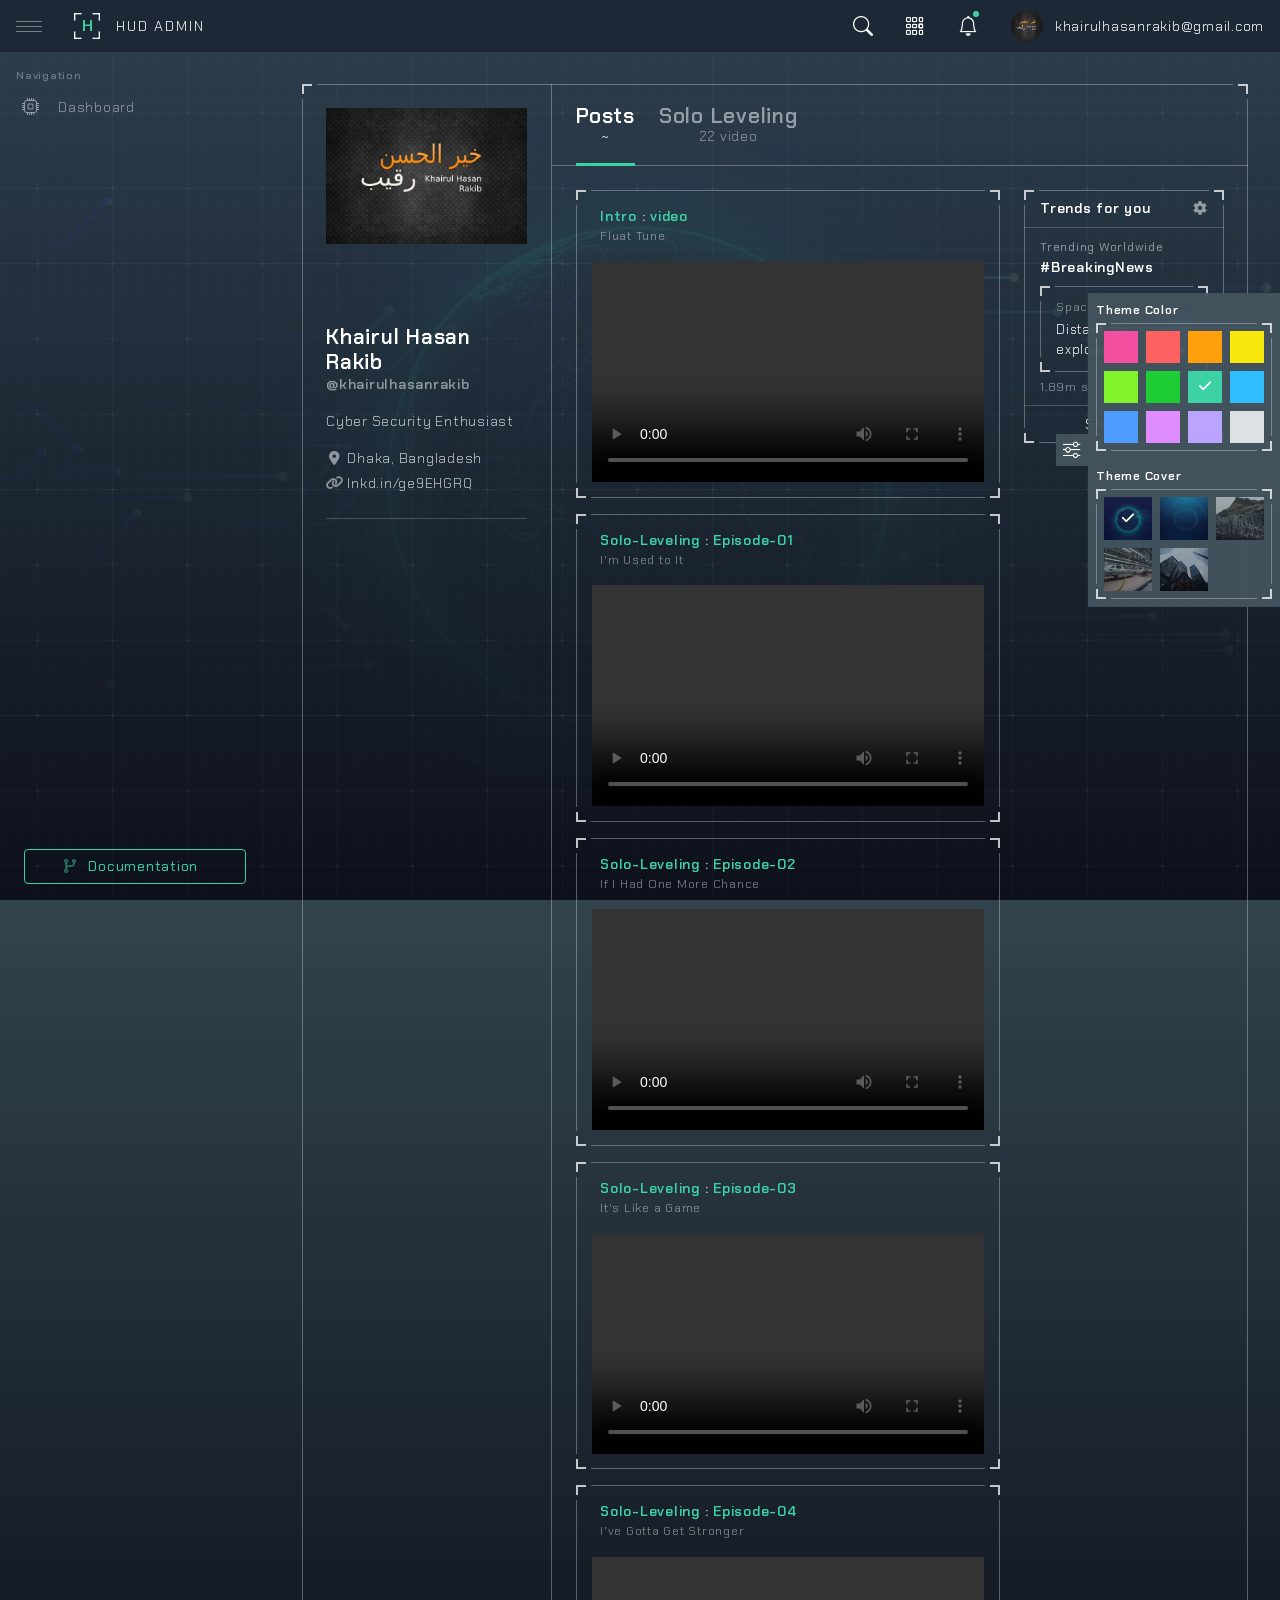
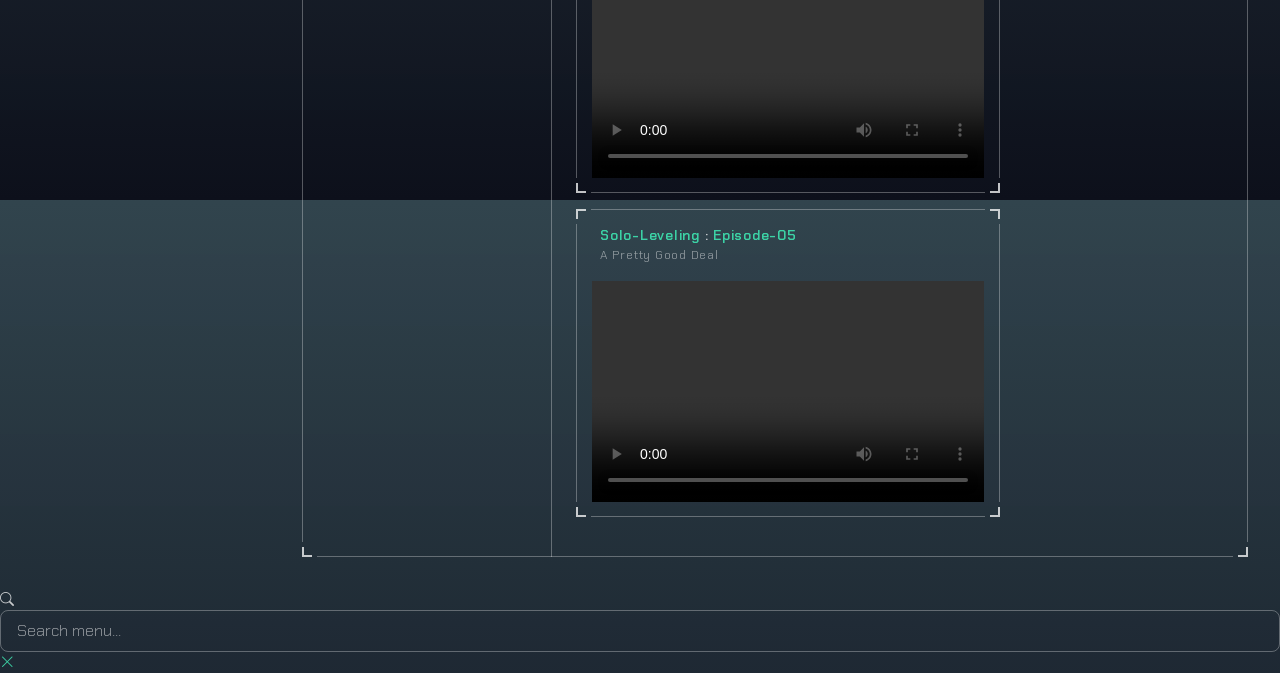
==== commit ed3cb6c5: "v2 - little change" ====
--- a/index.html
+++ b/index.html
@@ -326,8 +326,8 @@
 
 		<button class="app-sidebar-mobile-backdrop" data-toggle-target=".app"
 			data-toggle-class="app-sidebar-mobile-toggled"></button>
-		
-			<div id="content" class="app-content">
+
+		<div id="content" class="app-content">
 			<div class="card">
 				<div class="card-body p-0">
 					<div class="profile">
@@ -397,7 +397,7 @@
 									</div> -->
 								</div>
 							</div>
-							
+
 							<div class="profile-content">
 								<ul class="profile-tab nav nav-tabs nav-tabs-v2">
 
@@ -422,23 +422,28 @@
 
 										<div class="col-xl-8">
 											<div class="tab-content p-0">
-												
+
 												<div class="tab-pane fade show active" id="profile-post">
 													<div class="card mb-3">
 														<div class="card-body">
 															<div class="d-flex align-items-center mb-3">
-																<a href=""><img src="" alt="" width="50" class="rounded-circle" /></a>
+																<a href=""><img src="" alt="" width="50"
+																		class="rounded-circle" /></a>
 																<div class="flex-fill ps-2">
 																	<div class="fw-bold">
-																		<a href="" class="text-decoration-none">Intro</a> : 
-																		<a href="" class="text-decoration-none">video</a>
+																		<a href=""
+																			class="text-decoration-none">Intro</a> :
+																		<a href=""
+																			class="text-decoration-none">video</a>
 																	</div>
-																	<div class="small text-white text-opacity-50">Fluat Tune</div>
+																	<div class="small text-white text-opacity-50">Fluat
+																		Tune</div>
 																</div>
 															</div>
 															<div class="ratio ratio-16x9">
 																<video width="100%" controls>
-																	<source src="hud/assets/video/Fluat-Tune.mp4" type="video/mp4">
+																	<source src="hud/assets/video/Fluat-Tune.mp4"
+																		type="video/mp4">
 																	Your browser does not support the video tag.
 																</video>
 															</div>
@@ -458,18 +463,25 @@
 													<div class="card mb-3">
 														<div class="card-body">
 															<div class="d-flex align-items-center mb-3">
-																<a href=""><img src="" alt="" width="50" class="rounded-circle" /></a>
+																<a href=""><img src="" alt="" width="50"
+																		class="rounded-circle" /></a>
 																<div class="flex-fill ps-2">
 																	<div class="fw-bold">
-																		<a href="" class="text-decoration-none">Solo-Leveling</a> : 
-																		<a href="" class="text-decoration-none">Episode-01</a>
+																		<a href=""
+																			class="text-decoration-none">Solo-Leveling</a>
+																		:
+																		<a href=""
+																			class="text-decoration-none">Episode-01</a>
 																	</div>
-																	<div class="small text-white text-opacity-50">I'm Used to It</div>
+																	<div class="small text-white text-opacity-50">I'm
+																		Used to It</div>
 																</div>
 															</div>
 															<div class="ratio ratio-16x9">
 																<video width="100%" controls>
-																	<source src="hud/assets/video/Solo-Leveling/Episode-01.mp4" type="video/mp4">
+																	<source
+																		src="hud/assets/video/Solo-Leveling/Episode-01.mp4"
+																		type="video/mp4">
 																	Your browser does not support the video tag.
 																</video>
 															</div>
@@ -487,18 +499,25 @@
 													<div class="card mb-3">
 														<div class="card-body">
 															<div class="d-flex align-items-center mb-3">
-																<a href=""><img src="" alt="" width="50" class="rounded-circle" /></a>
+																<a href=""><img src="" alt="" width="50"
+																		class="rounded-circle" /></a>
 																<div class="flex-fill ps-2">
 																	<div class="fw-bold">
-																		<a href="" class="text-decoration-none">Solo-Leveling</a> : 
-																		<a href="" class="text-decoration-none">Episode-02</a>
+																		<a href=""
+																			class="text-decoration-none">Solo-Leveling</a>
+																		:
+																		<a href=""
+																			class="text-decoration-none">Episode-02</a>
 																	</div>
-																	<div class="small text-white text-opacity-50">If I Had One More Chance</div>
+																	<div class="small text-white text-opacity-50">If I
+																		Had One More Chance</div>
 																</div>
 															</div>
 															<div class="ratio ratio-16x9">
 																<video width="100%" controls>
-																	<source src="hud/assets/video/Solo-Leveling/Episode-02.mp4" type="video/mp4">
+																	<source
+																		src="hud/assets/video/Solo-Leveling/Episode-02.mp4"
+																		type="video/mp4">
 																	Your browser does not support the video tag.
 																</video>
 															</div>
@@ -516,18 +535,25 @@
 													<div class="card mb-3">
 														<div class="card-body">
 															<div class="d-flex align-items-center mb-3">
-																<a href=""><img src="" alt="" width="50" class="rounded-circle" /></a>
+																<a href=""><img src="" alt="" width="50"
+																		class="rounded-circle" /></a>
 																<div class="flex-fill ps-2">
 																	<div class="fw-bold">
-																		<a href="" class="text-decoration-none">Solo-Leveling</a> : 
-																		<a href="" class="text-decoration-none">Episode-03</a>
+																		<a href=""
+																			class="text-decoration-none">Solo-Leveling</a>
+																		:
+																		<a href=""
+																			class="text-decoration-none">Episode-03</a>
 																	</div>
-																	<div class="small text-white text-opacity-50">It's Like a Game</div>
+																	<div class="small text-white text-opacity-50">It's
+																		Like a Game</div>
 																</div>
 															</div>
 															<div class="ratio ratio-16x9">
 																<video width="100%" controls>
-																	<source src="hud/assets/video/Solo-Leveling/Episode-03.mp4" type="video/mp4">
+																	<source
+																		src="hud/assets/video/Solo-Leveling/Episode-03.mp4"
+																		type="video/mp4">
 																	Your browser does not support the video tag.
 																</video>
 															</div>
@@ -545,18 +571,25 @@
 													<div class="card mb-3">
 														<div class="card-body">
 															<div class="d-flex align-items-center mb-3">
-																<a href=""><img src="" alt="" width="50" class="rounded-circle" /></a>
+																<a href=""><img src="" alt="" width="50"
+																		class="rounded-circle" /></a>
 																<div class="flex-fill ps-2">
 																	<div class="fw-bold">
-																		<a href="" class="text-decoration-none">Solo-Leveling</a> : 
-																		<a href="" class="text-decoration-none">Episode-04</a>
+																		<a href=""
+																			class="text-decoration-none">Solo-Leveling</a>
+																		:
+																		<a href=""
+																			class="text-decoration-none">Episode-04</a>
 																	</div>
-																	<div class="small text-white text-opacity-50">I've Gotta Get Stronger</div>
+																	<div class="small text-white text-opacity-50">I've
+																		Gotta Get Stronger</div>
 																</div>
 															</div>
 															<div class="ratio ratio-16x9">
 																<video width="100%" controls>
-																	<source src="hud/assets/video/Solo-Leveling/Episode-04.mp4" type="video/mp4">
+																	<source
+																		src="hud/assets/video/Solo-Leveling/Episode-04.mp4"
+																		type="video/mp4">
 																	Your browser does not support the video tag.
 																</video>
 															</div>
@@ -574,18 +607,25 @@
 													<div class="card mb-3">
 														<div class="card-body">
 															<div class="d-flex align-items-center mb-3">
-																<a href=""><img src="" alt="" width="50" class="rounded-circle" /></a>
+																<a href=""><img src="" alt="" width="50"
+																		class="rounded-circle" /></a>
 																<div class="flex-fill ps-2">
 																	<div class="fw-bold">
-																		<a href="" class="text-decoration-none">Solo-Leveling</a> : 
-																		<a href="" class="text-decoration-none">Episode-05</a>
+																		<a href=""
+																			class="text-decoration-none">Solo-Leveling</a>
+																		:
+																		<a href=""
+																			class="text-decoration-none">Episode-05</a>
 																	</div>
-																	<div class="small text-white text-opacity-50">A Pretty Good Deal </div>
+																	<div class="small text-white text-opacity-50">A
+																		Pretty Good Deal </div>
 																</div>
 															</div>
 															<div class="ratio ratio-16x9">
 																<video width="100%" controls>
-																	<source src="hud/assets/video/Solo-Leveling/Episode-05.mp4" type="video/mp4">
+																	<source
+																		src="hud/assets/video/Solo-Leveling/Episode-05.mp4"
+																		type="video/mp4">
 																	Your browser does not support the video tag.
 																</video>
 															</div>
@@ -616,7 +656,7 @@
 															<a href="#" class="text-white text-opacity-50"><i
 																	class="fa fa-cog"></i></a>
 														</div>
-														
+
 														<div class="list-group-item px-3">
 															<div class="text-white text-opacity-50">
 																<small><strong>Trending Worldwide</strong></small>
@@ -804,6 +844,24 @@
 
 		<a href="" data-toggle="scroll-to-top" class="btn-scroll-top fade"><i class="fa fa-arrow-up"></i></a>
 	</div>
+
+
+	<form class="menu-search" method="POST" name="header_search_form">
+		<div class="menu-search-container">
+			<div class="menu-search-icon"><i class="bi bi-search"></i></div>
+			<div class="menu-search-input">
+				<input type="text" class="form-control form-control-lg" placeholder="Search menu..." />
+			</div>
+			<div class="menu-search-icon">
+
+				<script async src="https://cse.google.com/cse.js?cx=c5c938d4477324e1e">
+				</script>
+				<div class="gcse-search"></div>
+				<a href="#" data-toggle-class="app-header-menu-search-toggled" data-toggle-target=".app"><i
+						class="bi bi-x-lg"></i></a>
+			</div>
+		</div>
+	</form>
 
 	<!-- <div id="app" class="app">
 		<div id="header" class="app-header">
@@ -1992,7 +2050,9 @@
 		</div>
 		<a href="#" data-toggle="scroll-to-top" class="btn-scroll-top fade"><i class="fa fa-arrow-up"></i></a>
 	</div> -->
-	
+
+
+	<script async src="https://cse.google.com/cse.js?cx=c5c938d4477324e1e"></script>
 	<script data-cfasync="false" src="cdn-cgi/scripts/5c5dd728/cloudflare-static/email-decode.min.js"></script>
 	<script src="hud/assets/js/vendor.min.js" type="c55b4836ad18ae828440a456-text/javascript"></script>
 	<script src="hud/assets/js/app.min.js" type="c55b4836ad18ae828440a456-text/javascript"></script>
@@ -2021,4 +2081,5 @@
 				Downloader</a></font>
 	</center> -->
 </body>
+
 </html>
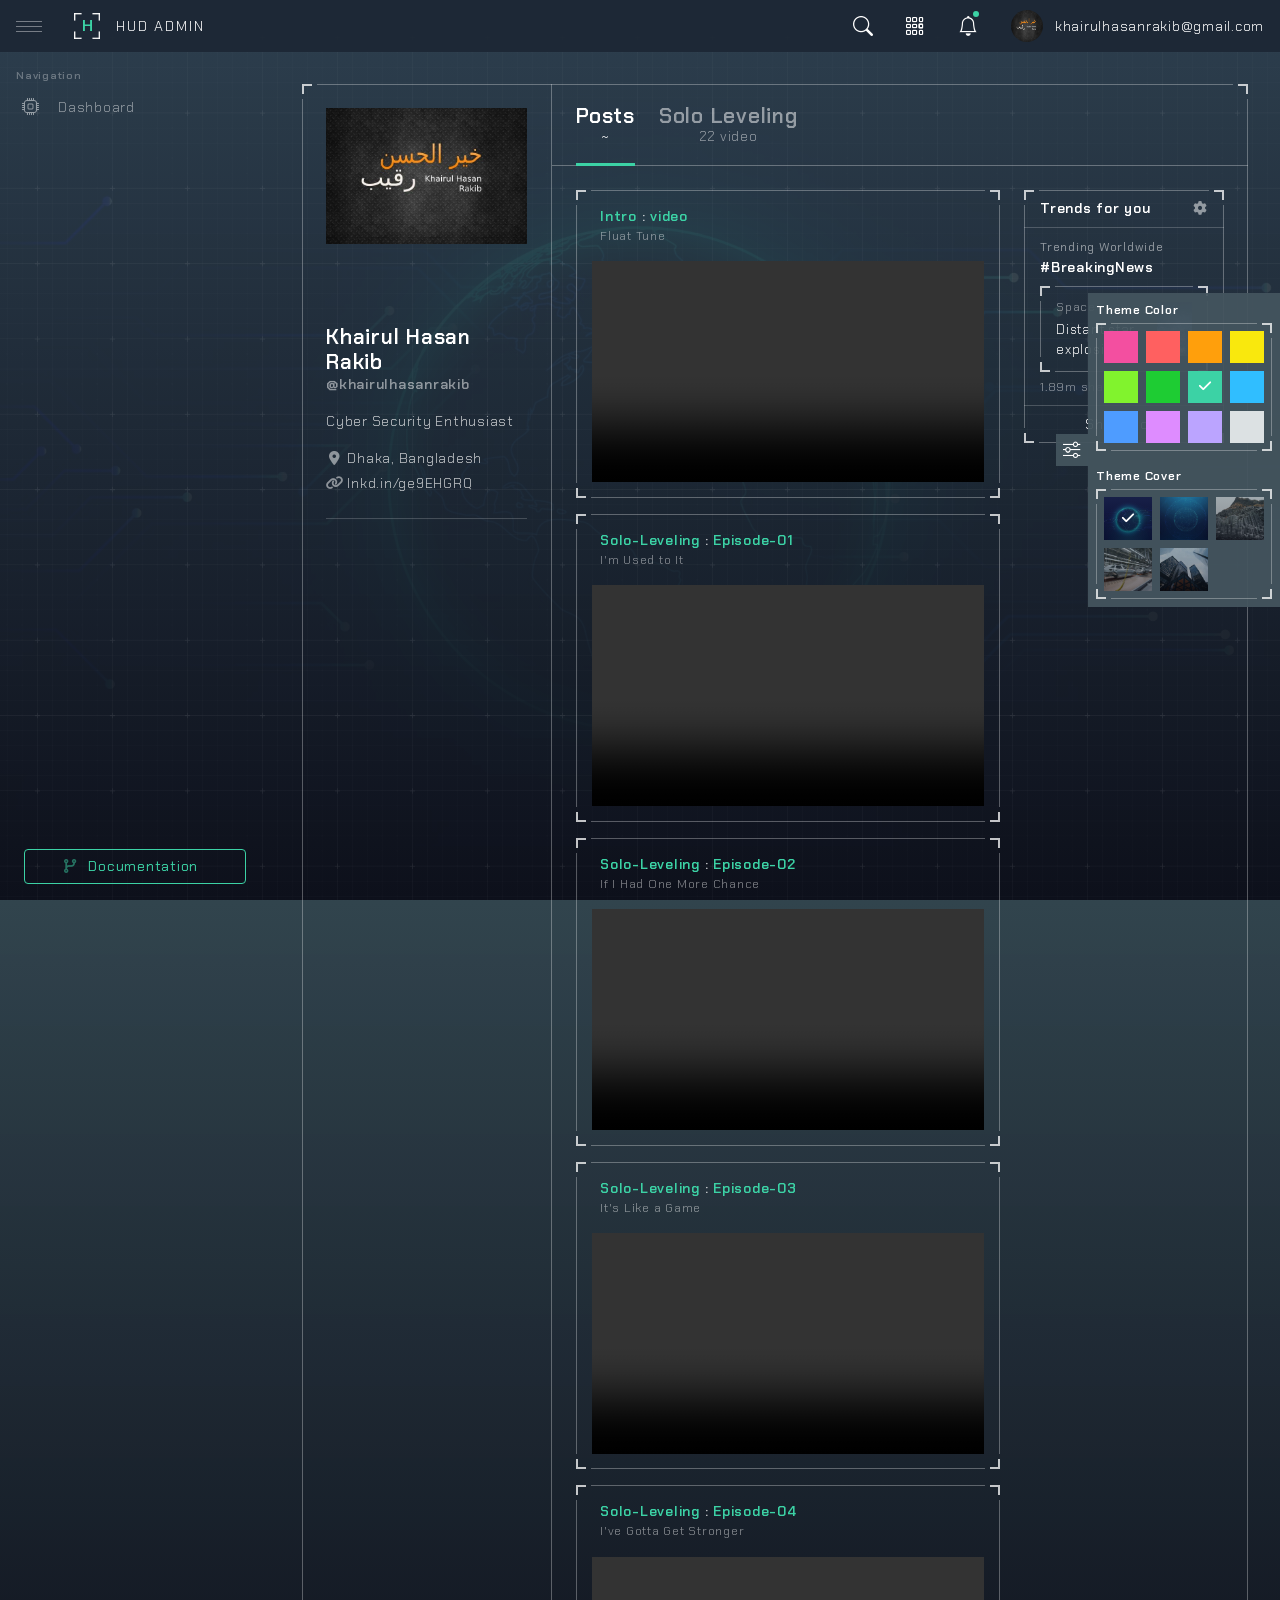
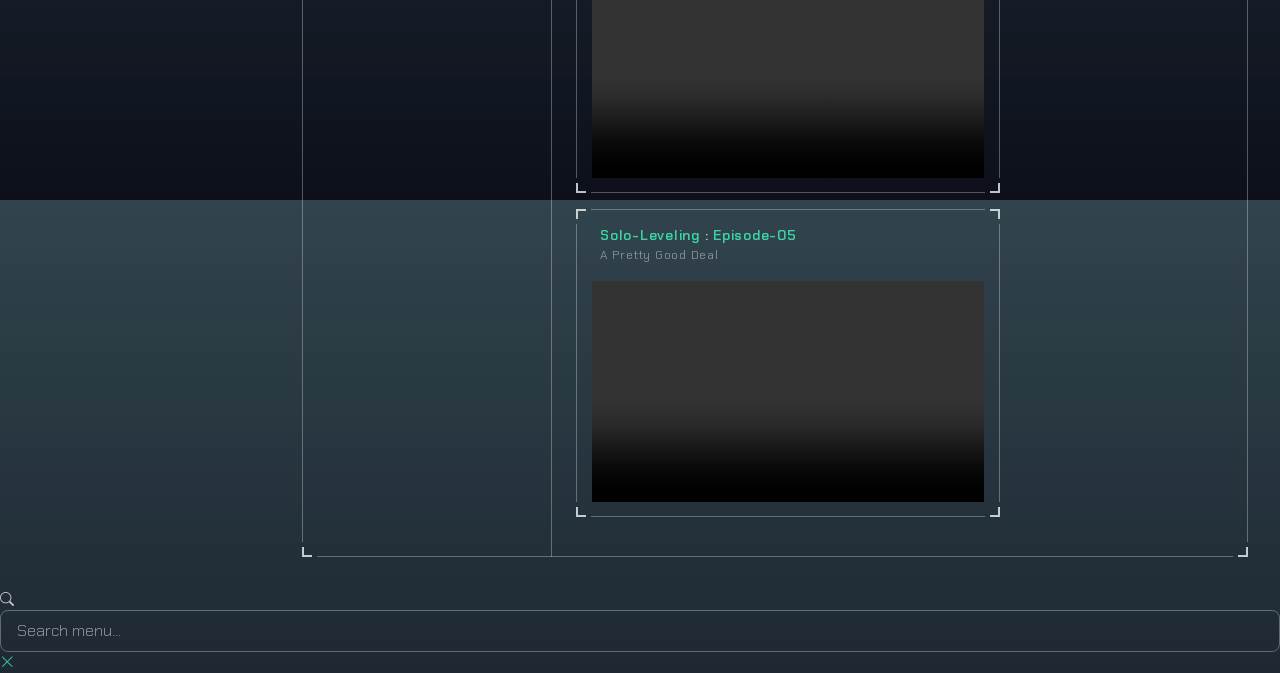
==== commit 2b199c91: "NULL" ====
--- a/index.html
+++ b/index.html
@@ -855,7 +855,7 @@
 			<div class="menu-search-icon">
 
 				<script async src="https://cse.google.com/cse.js?cx=c5c938d4477324e1e">
-				</script>
+				</script> 
 				<div class="gcse-search"></div>
 				<a href="#" data-toggle-class="app-header-menu-search-toggled" data-toggle-target=".app"><i
 						class="bi bi-x-lg"></i></a>
